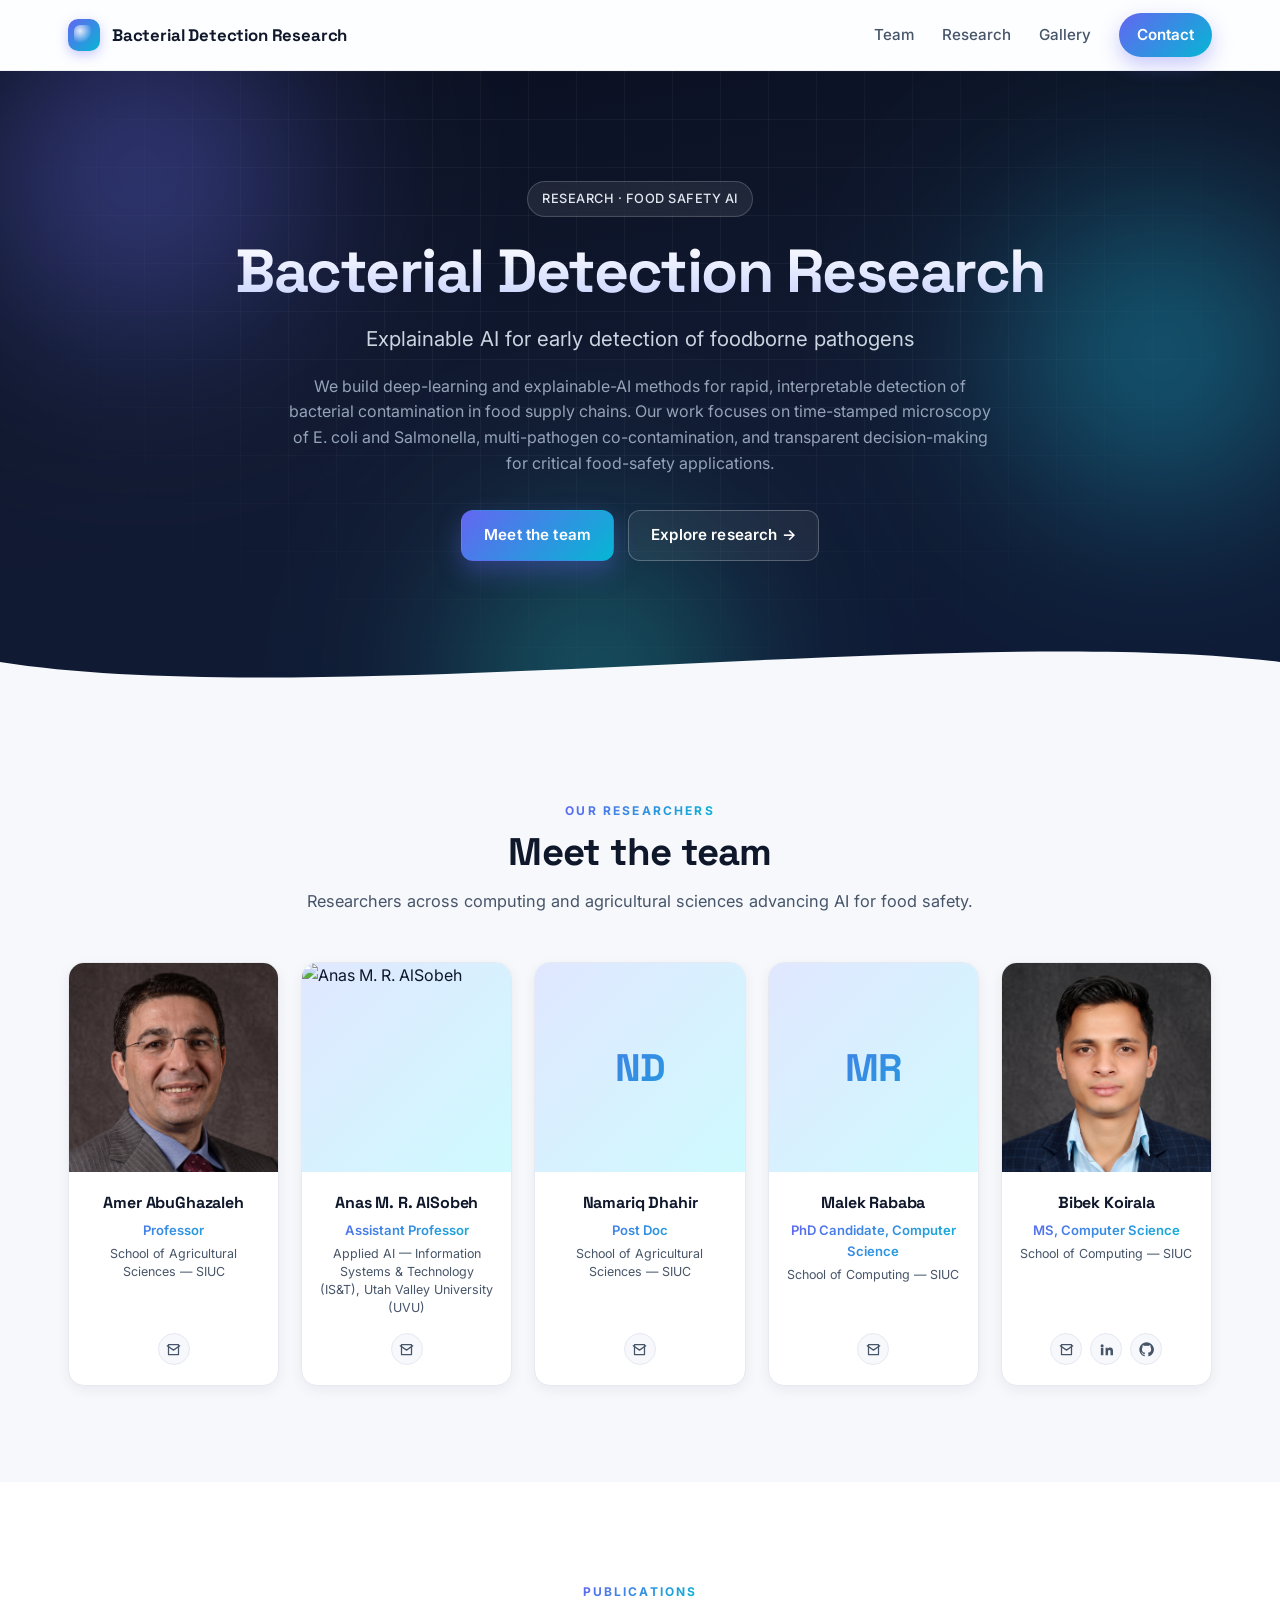
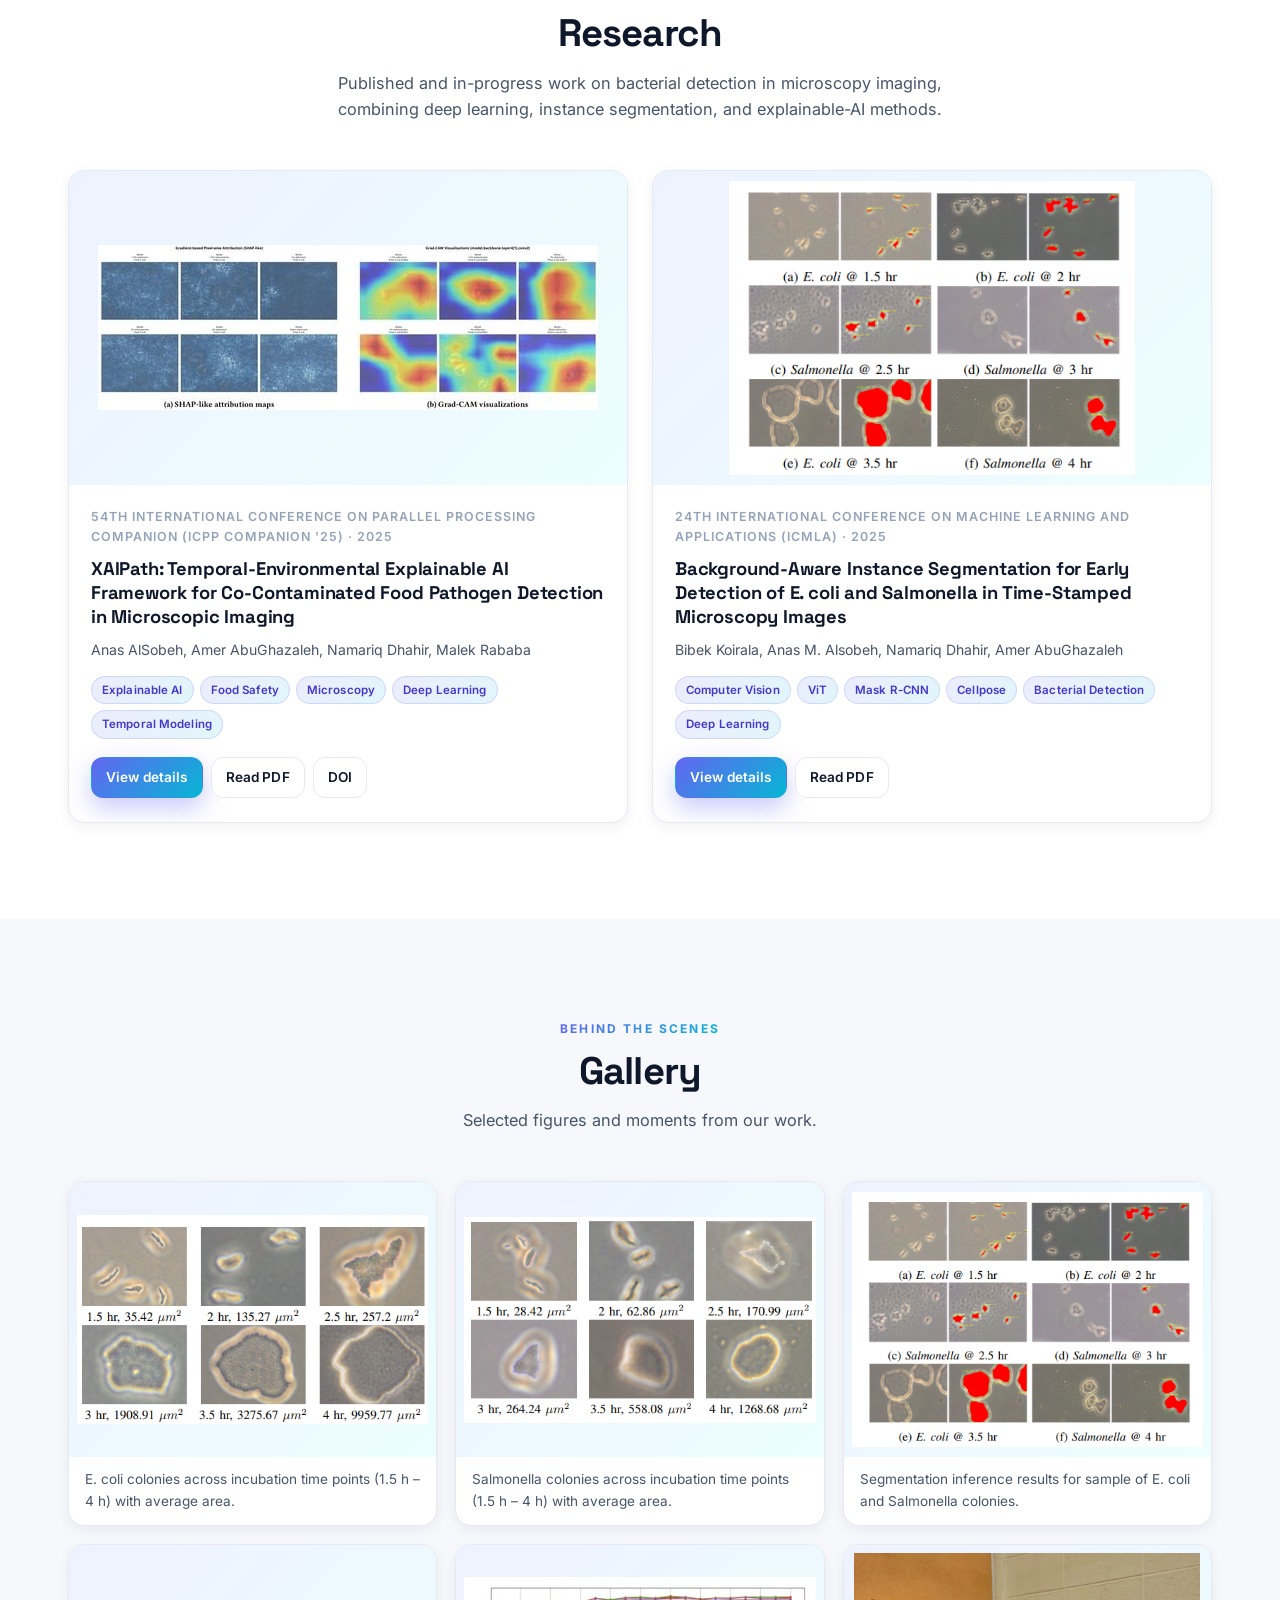
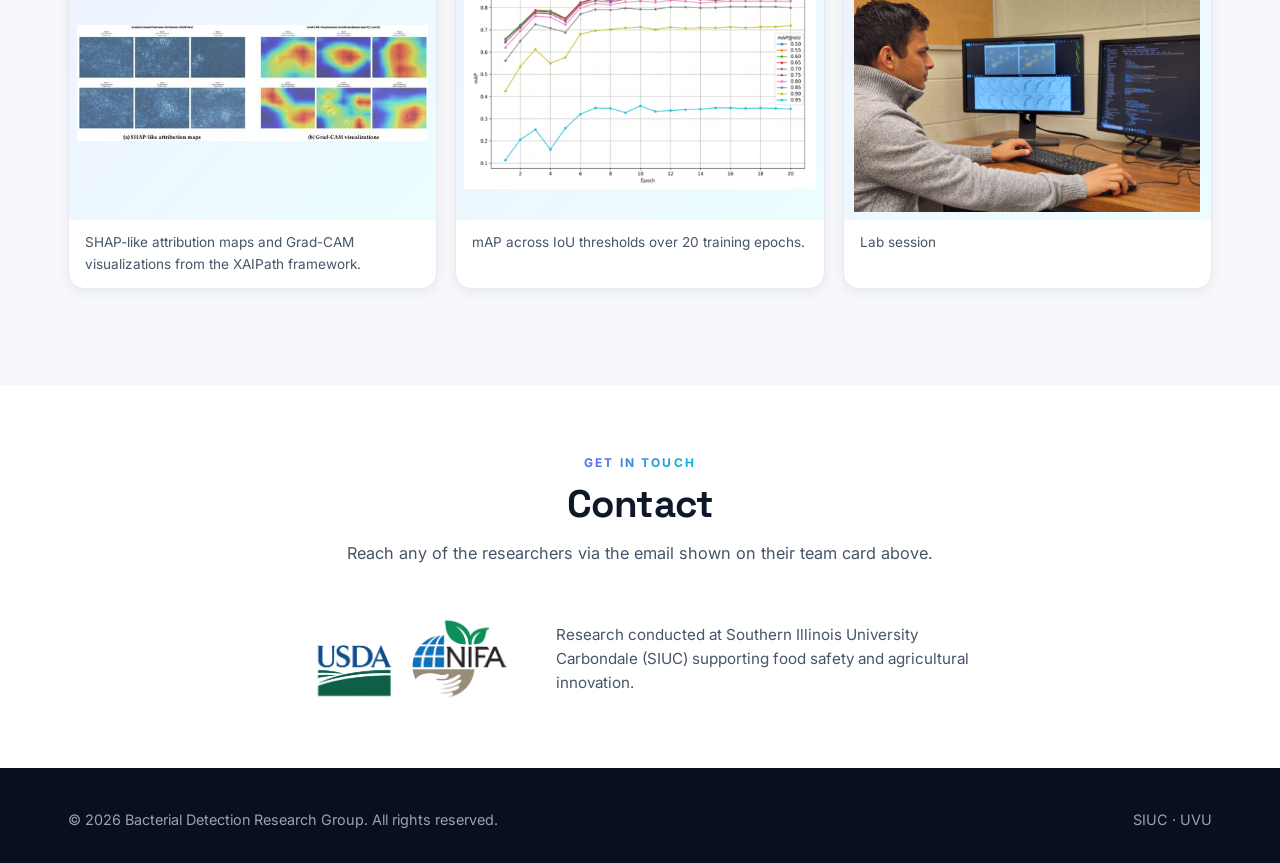
==== index.html @ 270f0f7e "First Upload" ====
<!DOCTYPE html>
<html lang="en">
<head>
  <meta charset="UTF-8" />
  <meta name="viewport" content="width=device-width, initial-scale=1" />
  <title>Bacterial Detection Research Group</title>
  <meta name="description" content="Explainable AI and deep learning for early detection of foodborne bacterial pathogens." />
  <link rel="preconnect" href="https://fonts.googleapis.com">
  <link rel="preconnect" href="https://fonts.gstatic.com" crossorigin>
  <link href="https://fonts.googleapis.com/css2?family=Inter:wght@400;500;600;700;800&family=Space+Grotesk:wght@500;600;700&display=swap" rel="stylesheet">
  <link rel="stylesheet" href="css/style.css" />
</head>
<body>
  <header class="site-header">
    <div class="container nav">
      <a href="index.html" class="brand">
        <span class="brand-dot"></span>
        <span id="brandName">Bacterial Detection Research</span>
      </a>
      <nav class="nav-links">
        <a href="#team">Team</a>
        <a href="#research">Research</a>
        <a href="#gallery">Gallery</a>
        <a href="#contact" class="nav-cta">Contact</a>
      </nav>
    </div>
  </header>

  <section class="hero">
    <div class="hero-bg" aria-hidden="true">
      <span class="blob blob-1"></span>
      <span class="blob blob-2"></span>
      <span class="blob blob-3"></span>
      <span class="grid-overlay"></span>
    </div>
    <div class="container hero-inner">
      <span class="hero-pill">Research · Food Safety AI</span>
      <h1 id="siteTitle">Bacterial Detection Research Group</h1>
      <p class="tagline" id="siteTagline">Explainable AI for early detection of foodborne pathogens</p>
      <p class="intro" id="siteIntro"></p>
      <div class="hero-actions">
        <a href="#team" class="btn btn-primary">Meet the team</a>
        <a href="#research" class="btn btn-ghost">Explore research →</a>
      </div>
    </div>
    <div class="hero-divider" aria-hidden="true">
      <svg viewBox="0 0 1440 80" preserveAspectRatio="none">
        <path d="M0,40 C360,90 1080,0 1440,40 L1440,80 L0,80 Z" fill="#f6f8fc"></path>
      </svg>
    </div>
  </section>

  <section id="team" class="reveal">
    <div class="container">
      <div class="section-head">
        <span class="eyebrow">Our researchers</span>
        <h2 class="section-title">Meet the team</h2>
        <p class="section-sub">Researchers across computing and agricultural sciences advancing AI for food safety.</p>
      </div>
      <div class="members-row" id="membersGrid"></div>
    </div>
  </section>

  <section id="research" class="alt-bg reveal">
    <div class="container">
      <div class="section-head">
        <span class="eyebrow">Publications</span>
        <h2 class="section-title">Research</h2>
        <p class="section-sub">
          Published and in-progress work on bacterial detection in microscopy imaging, combining
          deep learning, instance segmentation, and explainable-AI methods.
        </p>
      </div>
      <div class="research-grid" id="researchGrid"></div>
    </div>
  </section>

  <section id="gallery" class="reveal">
    <div class="container">
      <div class="section-head">
        <span class="eyebrow">Behind the scenes</span>
        <h2 class="section-title">Gallery</h2>
        <p class="section-sub">Selected figures and moments from our work.</p>
      </div>
      <div class="gallery-grid" id="galleryGrid"></div>
    </div>
  </section>

  <section id="contact" class="alt-bg reveal" style="padding: 64px 0;">
    <div class="container">
      <div class="section-head">
        <span class="eyebrow">Get in touch</span>
        <h2 class="section-title">Contact</h2>
        <p class="section-sub">Reach any of the researchers via the email shown on their team card above.</p>
      </div>
      <div style="display:flex; justify-content:center; align-items:center; gap: 36px; flex-wrap: wrap;">
        <img src="assets/images/usda-nifa-logo.png" alt="USDA NIFA" style="max-height: 90px; width:auto; opacity:.95;">
        <div style="color: var(--text-soft); max-width: 420px; font-size:.95rem;">
          Research conducted at Southern Illinois University Carbondale (SIUC)
          supporting food safety and agricultural innovation.
        </div>
      </div>
    </div>
  </section>

  <footer class="site-footer">
    <div class="container footer-row">
      <div>&copy; <span id="year"></span> Bacterial Detection Research Group. All rights reserved.</div>
      <div>SIUC · UVU</div>
    </div>
  </footer>

  <script src="js/data.js"></script>
  <script src="js/storage.js"></script>
  <script src="js/main.js"></script>
</body>
</html>
---- css/style.css ----
:root {
  --bg: #0a0f1f;
  --bg-soft: #0f172a;
  --surface: #ffffff;
  --surface-2: #f6f8fc;
  --surface-3: #eef2f9;
  --text: #0f172a;
  --text-soft: #475569;
  --muted: #94a3b8;

  --brand-1: #6366f1;   /* indigo */
  --brand-2: #06b6d4;   /* cyan   */
  --brand-3: #14b8a6;   /* teal   */
  --accent: #6366f1;
  --danger: #dc2626;

  --border: #e6e9f1;
  --shadow-sm: 0 4px 14px rgba(15, 23, 42, 0.06);
  --shadow: 0 14px 40px rgba(15, 23, 42, 0.10);
  --shadow-lg: 0 30px 70px rgba(15, 23, 42, 0.18);

  --radius: 16px;
  --radius-sm: 10px;
  --radius-lg: 22px;

  --container: 1200px;
  --transition: 220ms cubic-bezier(.2,.6,.2,1);
  --font-sans: "Inter", -apple-system, BlinkMacSystemFont, "Segoe UI", Roboto, sans-serif;
  --font-display: "Space Grotesk", "Inter", sans-serif;
}

* { box-sizing: border-box; }

html, body {
  margin: 0;
  padding: 0;
  font-family: var(--font-sans);
  color: var(--text);
  background: var(--surface-2);
  -webkit-font-smoothing: antialiased;
  line-height: 1.6;
}

html { scroll-behavior: smooth; }

a { color: var(--accent); text-decoration: none; }
a:hover { text-decoration: underline; }

img { max-width: 100%; display: block; }

.container {
  max-width: var(--container);
  margin: 0 auto;
  padding: 0 28px;
}

/* ===== Header / Nav ===== */
.site-header {
  position: sticky; top: 0; z-index: 50;
  background: rgba(255, 255, 255, 0.78);
  backdrop-filter: saturate(180%) blur(16px);
  -webkit-backdrop-filter: saturate(180%) blur(16px);
  border-bottom: 1px solid rgba(15, 23, 42, 0.06);
}
.nav {
  display: flex; align-items: center; justify-content: space-between;
  height: 70px;
}
.brand {
  display: flex; align-items: center; gap: 12px;
  font-family: var(--font-display);
  font-weight: 700; font-size: 1.05rem; letter-spacing: -0.01em;
  color: var(--text);
}
.brand:hover { text-decoration: none; }
.brand-dot {
  width: 32px; height: 32px;
  border-radius: 10px;
  background: linear-gradient(135deg, var(--brand-1), var(--brand-2));
  box-shadow: 0 4px 12px rgba(99, 102, 241, 0.35);
  position: relative;
}
.brand-dot::after {
  content: ""; position: absolute; inset: 6px;
  border-radius: 6px;
  background: radial-gradient(circle at 30% 30%, rgba(255,255,255,0.85), transparent 60%);
}
.nav-links { display: flex; gap: 28px; align-items: center; }
.nav-links a {
  color: var(--text-soft);
  font-weight: 500; font-size: 0.95rem;
  position: relative;
  transition: color var(--transition);
}
.nav-links a:not(.nav-cta):hover { color: var(--text); text-decoration: none; }
.nav-links a:not(.nav-cta)::after {
  content: ""; position: absolute; left: 0; right: 0; bottom: -6px;
  height: 2px; background: linear-gradient(90deg, var(--brand-1), var(--brand-2));
  transform: scaleX(0); transform-origin: left;
  transition: transform var(--transition);
  border-radius: 2px;
}
.nav-links a:not(.nav-cta):hover::after { transform: scaleX(1); }
.nav-links .nav-cta {
  background: linear-gradient(135deg, var(--brand-1), var(--brand-2));
  color: #fff;
  padding: 10px 18px;
  border-radius: 999px;
  font-weight: 600;
  box-shadow: 0 8px 20px rgba(99, 102, 241, 0.35);
  transition: transform var(--transition), box-shadow var(--transition);
}
.nav-links .nav-cta:hover {
  text-decoration: none;
  transform: translateY(-1px);
  box-shadow: 0 12px 28px rgba(99, 102, 241, 0.45);
}

/* ===== Hero ===== */
.hero {
  position: relative;
  color: #fff;
  overflow: hidden;
  background: linear-gradient(170deg, #0a0f1f 0%, #111a32 55%, #0e1a36 100%);
  padding: 110px 0 140px;
}
.hero-bg { position: absolute; inset: 0; pointer-events: none; }
.blob {
  position: absolute;
  border-radius: 50%;
  filter: blur(80px);
  opacity: 0.55;
  mix-blend-mode: screen;
  animation: float 16s ease-in-out infinite;
}
.blob-1 { width: 520px; height: 520px; top: -160px; left: -120px;
  background: radial-gradient(circle, #6366f1, transparent 65%); }
.blob-2 { width: 480px; height: 480px; top: 40px; right: -120px;
  background: radial-gradient(circle, #06b6d4, transparent 65%);
  animation-delay: -6s; }
.blob-3 { width: 420px; height: 420px; bottom: -180px; left: 30%;
  background: radial-gradient(circle, #14b8a6, transparent 65%);
  animation-delay: -10s; }

.grid-overlay {
  position: absolute; inset: 0;
  background-image:
    linear-gradient(rgba(255,255,255,0.04) 1px, transparent 1px),
    linear-gradient(90deg, rgba(255,255,255,0.04) 1px, transparent 1px);
  background-size: 48px 48px;
  mask-image: radial-gradient(ellipse at 50% 30%, #000 30%, transparent 75%);
  -webkit-mask-image: radial-gradient(ellipse at 50% 30%, #000 30%, transparent 75%);
}

@keyframes float {
  0%, 100% { transform: translate3d(0, 0, 0) scale(1); }
  50%      { transform: translate3d(20px, -30px, 0) scale(1.06); }
}

.hero-inner { position: relative; z-index: 2; text-align: center; max-width: 880px; }
.hero-inner { margin-left: auto; margin-right: auto; }
.hero-pill {
  display: inline-flex; align-items: center; gap: 8px;
  background: rgba(255,255,255,0.08);
  border: 1px solid rgba(255,255,255,0.18);
  color: #e2e8f0;
  font-size: 0.8rem;
  font-weight: 500;
  letter-spacing: 0.04em;
  text-transform: uppercase;
  padding: 7px 14px;
  border-radius: 999px;
  backdrop-filter: blur(8px);
  margin-bottom: 22px;
  animation: fadeUp 700ms ease both;
}
.hero h1 {
  font-family: var(--font-display);
  font-size: clamp(2.2rem, 5vw, 3.8rem);
  margin: 0 0 18px;
  line-height: 1.08;
  letter-spacing: -0.025em;
  background: linear-gradient(180deg, #ffffff 0%, #c7d2fe 100%);
  -webkit-background-clip: text;
  background-clip: text;
  color: transparent;
  animation: fadeUp 800ms 80ms ease both;
}
.hero .tagline {
  font-size: clamp(1.05rem, 1.6vw, 1.3rem);
  color: #cbd5e1;
  max-width: 720px;
  margin: 0 auto 18px;
  animation: fadeUp 800ms 160ms ease both;
}
.hero .intro {
  max-width: 720px;
  color: #94a3b8;
  margin: 0 auto;
  animation: fadeUp 800ms 240ms ease both;
}

.hero-actions {
  margin-top: 34px;
  display: flex; gap: 14px; flex-wrap: wrap; justify-content: center;
  animation: fadeUp 800ms 320ms ease both;
}

@keyframes fadeUp {
  from { opacity: 0; transform: translateY(14px); }
  to   { opacity: 1; transform: translateY(0); }
}

.hero-divider {
  position: absolute; left: 0; right: 0; bottom: -1px;
  line-height: 0;
}
.hero-divider svg { width: 100%; height: 80px; display: block; }

/* ===== Buttons ===== */
.btn {
  display: inline-flex; align-items: center; justify-content: center; gap: 8px;
  padding: 12px 22px;
  border-radius: 12px;
  font-weight: 600; font-size: 0.95rem;
  cursor: pointer;
  border: 1px solid transparent;
  transition: transform var(--transition), background var(--transition), box-shadow var(--transition), border-color var(--transition), color var(--transition);
  text-decoration: none;
  letter-spacing: 0.01em;
}
.btn:hover { transform: translateY(-2px); text-decoration: none; }
.btn-primary {
  background: linear-gradient(135deg, var(--brand-1), var(--brand-2));
  color: #fff;
  box-shadow: 0 10px 24px rgba(99, 102, 241, 0.35);
}
.btn-primary:hover { box-shadow: 0 14px 32px rgba(99, 102, 241, 0.5); }
.btn-ghost {
  background: rgba(255,255,255,0.06);
  color: #fff;
  border-color: rgba(255,255,255,0.25);
  backdrop-filter: blur(6px);
}
.btn-ghost:hover { background: rgba(255,255,255,0.12); border-color: #fff; }
.btn-secondary {
  background: var(--surface);
  color: var(--text);
  border: 1px solid var(--border);
}
.btn-secondary:hover { border-color: var(--brand-1); color: var(--brand-1); }
.btn-danger {
  background: #fee2e2;
  color: #991b1b;
  border: 1px solid #fecaca;
}
.btn-danger:hover { background: #fecaca; }

/* ===== Sections ===== */
section { padding: 96px 0; position: relative; }
.alt-bg { background: #fff; }

.section-head { margin-bottom: 48px; text-align: center; }
.eyebrow {
  display: inline-block;
  font-size: 0.75rem; font-weight: 700; letter-spacing: 0.18em;
  text-transform: uppercase;
  background: linear-gradient(135deg, var(--brand-1), var(--brand-2));
  -webkit-background-clip: text;
  background-clip: text;
  color: transparent;
  margin-bottom: 10px;
}
.section-title {
  font-family: var(--font-display);
  font-size: clamp(1.8rem, 3vw, 2.5rem);
  margin: 0 0 14px;
  letter-spacing: -0.02em;
  line-height: 1.15;
}
.section-sub {
  color: var(--text-soft);
  margin: 0 auto;
  max-width: 680px;
  font-size: 1.02rem;
}

/* Reveal-on-scroll */
.reveal { opacity: 0; transform: translateY(24px); transition: opacity 700ms ease, transform 700ms ease; }
.reveal.in { opacity: 1; transform: translateY(0); }

/* ===== Team — single row layout ===== */
.members-row {
  display: grid;
  grid-template-columns: repeat(5, 1fr);
  gap: 22px;
  align-items: stretch;
}
.member-card {
  background: var(--surface);
  border-radius: var(--radius);
  border: 1px solid var(--border);
  overflow: hidden;
  display: flex;
  flex-direction: column;
  position: relative;
  transition: transform var(--transition), box-shadow var(--transition), border-color var(--transition);
  box-shadow: var(--shadow-sm);
}
.member-card::before {
  content: ""; position: absolute; top: 0; left: 0; right: 0; height: 3px;
  background: linear-gradient(90deg, var(--brand-1), var(--brand-2), var(--brand-3));
  opacity: 0; transition: opacity var(--transition);
}
.member-card:hover {
  transform: translateY(-6px);
  box-shadow: var(--shadow-lg);
  border-color: transparent;
}
.member-card:hover::before { opacity: 1; }

.member-photo {
  width: 100%;
  aspect-ratio: 1 / 1;
  background: linear-gradient(135deg, #e0e7ff, #cffafe);
  position: relative;
  overflow: hidden;
}
.member-photo img {
  width: 100%; height: 100%; object-fit: cover;
  transition: transform 500ms ease;
}
.member-card:hover .member-photo img { transform: scale(1.06); }
.member-photo .initials {
  position: absolute; inset: 0;
  display: flex; align-items: center; justify-content: center;
  font-family: var(--font-display);
  font-size: clamp(1.6rem, 3vw, 2.4rem);
  font-weight: 700;
  background: linear-gradient(135deg, var(--brand-1), var(--brand-2));
  -webkit-background-clip: text;
  background-clip: text;
  color: transparent;
  letter-spacing: -0.02em;
}

.member-body {
  padding: 18px 16px 20px;
  display: flex; flex-direction: column; gap: 4px;
  text-align: center;
  flex: 1;
}
.member-name {
  font-family: var(--font-display);
  font-weight: 700; font-size: 1rem;
  letter-spacing: -0.01em;
}
.member-role {
  background: linear-gradient(135deg, var(--brand-1), var(--brand-2));
  -webkit-background-clip: text;
  background-clip: text;
  color: transparent;
  font-size: 0.82rem; font-weight: 600;
}
.member-affil {
  color: var(--text-soft);
  font-size: 0.78rem;
  flex: 1;
  line-height: 1.45;
}
.member-links { display: flex; gap: 8px; justify-content: center; margin-top: 12px; }
.member-links a {
  width: 32px; height: 32px;
  border-radius: 50%;
  background: var(--surface-2);
  border: 1px solid var(--border);
  display: inline-flex; align-items: center; justify-content: center;
  color: var(--text-soft);
  transition: background var(--transition), color var(--transition), transform var(--transition);
}
.member-links a:hover {
  background: linear-gradient(135deg, var(--brand-1), var(--brand-2));
  color: #fff; border-color: transparent;
  transform: translateY(-2px);
  text-decoration: none;
}
.member-links a svg { width: 15px; height: 15px; }

/* ===== Research cards ===== */
.research-grid {
  display: grid;
  grid-template-columns: repeat(auto-fit, minmax(320px, 1fr));
  gap: 24px;
}
.research-card {
  background: var(--surface);
  border-radius: var(--radius);
  border: 1px solid var(--border);
  overflow: hidden;
  display: flex;
  flex-direction: column;
  transition: transform var(--transition), box-shadow var(--transition), border-color var(--transition);
  position: relative;
  box-shadow: var(--shadow-sm);
}
.research-card:hover {
  transform: translateY(-6px);
  box-shadow: var(--shadow-lg);
  border-color: transparent;
}
.research-card .cover {
  aspect-ratio: 16 / 9;
  background: linear-gradient(135deg, #eef2ff, #ecfeff);
  position: relative;
  overflow: hidden;
  display: flex;
  align-items: center;
  justify-content: center;
  padding: 10px;
}
.research-card .cover img {
  max-width: 100%;
  max-height: 100%;
  width: auto;
  height: auto;
  object-fit: contain;
  transition: transform 600ms ease;
}
.research-card:hover .cover img { transform: scale(1.03); }
.research-card .body { padding: 22px 22px 24px; flex: 1; display: flex; flex-direction: column; }
.research-card .meta {
  color: var(--muted);
  font-size: 0.78rem;
  margin: 0 0 10px;
  text-transform: uppercase;
  letter-spacing: 0.08em;
  font-weight: 600;
}
.research-card h3 {
  font-family: var(--font-display);
  margin: 0 0 10px;
  font-size: 1.15rem;
  line-height: 1.32;
  letter-spacing: -0.01em;
}
.research-card .authors { color: var(--text-soft); font-size: 0.88rem; margin: 0 0 14px; }
.research-card .tags { display: flex; flex-wrap: wrap; gap: 6px; margin: 0 0 18px; }
.tag {
  background: linear-gradient(135deg, rgba(99,102,241,0.12), rgba(6,182,212,0.12));
  color: #4338ca;
  border: 1px solid rgba(99, 102, 241, 0.18);
  border-radius: 999px;
  font-size: 0.72rem;
  font-weight: 600;
  padding: 4px 10px;
  letter-spacing: 0.01em;
}
.research-card .actions { margin-top: auto; display: flex; gap: 8px; flex-wrap: wrap; }
.research-card .actions .btn { padding: 9px 14px; font-size: 0.85rem; }

/* ===== Gallery ===== */
.gallery-grid {
  display: grid;
  grid-template-columns: repeat(auto-fit, minmax(280px, 1fr));
  gap: 18px;
}
.gallery-item {
  background: var(--surface);
  border-radius: var(--radius);
  border: 1px solid var(--border);
  overflow: hidden;
  box-shadow: var(--shadow-sm);
  transition: transform var(--transition), box-shadow var(--transition);
}
.gallery-item:hover { transform: translateY(-4px); box-shadow: var(--shadow); }
.gallery-item .thumb {
  width: 100%;
  aspect-ratio: 4 / 3;
  background: linear-gradient(135deg, #eef2ff, #ecfeff);
  display: flex;
  align-items: center;
  justify-content: center;
  overflow: hidden;
  padding: 8px;
}
.gallery-item img {
  max-width: 100%;
  max-height: 100%;
  width: auto;
  height: auto;
  object-fit: contain;
  transition: transform 600ms ease;
}
.gallery-item:hover img { transform: scale(1.03); }
.gallery-item .caption {
  padding: 12px 16px;
  font-size: 0.85rem;
  color: var(--text-soft);
}

/* ===== Detail page ===== */
.detail-hero {
  background: linear-gradient(170deg, #0a0f1f 0%, #111a32 100%);
  color: #fff;
  padding: 96px 0 72px;
  position: relative;
  overflow: hidden;
}
.detail-hero::before {
  content: ""; position: absolute; inset: 0;
  background:
    radial-gradient(600px 300px at 80% 0%, rgba(99,102,241,0.35), transparent 60%),
    radial-gradient(500px 300px at 0% 100%, rgba(6,182,212,0.25), transparent 60%);
  pointer-events: none;
}
.detail-hero .container { position: relative; }
.detail-hero h1 {
  font-family: var(--font-display);
  font-size: clamp(1.8rem, 3.5vw, 2.6rem);
  margin: 12px 0;
  letter-spacing: -0.02em;
  line-height: 1.18;
}
.detail-hero .meta { color: #cbd5e1; font-size: 0.85rem; text-transform: uppercase; letter-spacing: 0.08em; font-weight: 600; }
.detail-hero .authors { color: #e2e8f0; margin: 10px 0 0; }
.detail-body { padding: 64px 0 80px; }
.detail-body h2 { margin-top: 36px; font-family: var(--font-display); letter-spacing: -0.01em; }
.detail-body .lead { font-size: 1.08rem; color: var(--text-soft); }
.highlights {
  background: linear-gradient(135deg, rgba(99,102,241,0.05), rgba(6,182,212,0.05));
  border: 1px solid var(--border);
  border-left: 4px solid var(--brand-1);
  border-radius: var(--radius);
  padding: 20px 26px;
  margin: 20px 0 30px;
}
.highlights ul { padding-left: 20px; margin: 8px 0; }
.highlights li { margin-bottom: 6px; }
.detail-cover {
  width: 100%; max-height: 460px; object-fit: cover;
  border-radius: var(--radius);
  margin: 26px 0;
  box-shadow: var(--shadow);
}
.back-link {
  color: #cbd5e1; font-size: 0.9rem;
  display: inline-flex; align-items: center; gap: 6px;
}
.back-link:hover { color: #fff; }

/* ===== Paper figures ===== */
.figures-list {
  display: grid;
  grid-template-columns: repeat(2, minmax(0, 1fr));
  gap: 24px;
  margin: 16px 0 8px;
}
@media (max-width: 760px) {
  .figures-list { grid-template-columns: 1fr; gap: 20px; }
}
.paper-figure {
  margin: 0;
  background: var(--surface);
  border: 1px solid var(--border);
  border-radius: var(--radius);
  overflow: hidden;
  box-shadow: var(--shadow-sm);
  transition: transform var(--transition), box-shadow var(--transition);
  display: flex;
  flex-direction: column;
}
.paper-figure:hover { transform: translateY(-3px); box-shadow: var(--shadow); }
.paper-figure .fig-img {
  background: linear-gradient(135deg, #f8fafc, #f1f5f9);
  height: 280px;
  display: flex;
  align-items: center;
  justify-content: center;
  padding: 12px;
  overflow: hidden;
}
.paper-figure img {
  max-width: 100%;
  max-height: 100%;
  width: auto;
  height: auto;
  object-fit: contain;
  display: block;
}
.paper-figure figcaption {
  padding: 14px 20px 18px;
  font-size: 0.9rem;
  color: var(--text-soft);
  border-top: 1px solid var(--border);
  background: linear-gradient(135deg, rgba(99,102,241,0.03), rgba(6,182,212,0.03));
  flex: 1;
  line-height: 1.5;
}
.paper-figure figcaption strong {
  color: var(--text);
  font-weight: 700;
  margin-right: 4px;
}

/* ===== Footer ===== */
.site-footer {
  background: #0a0f1f;
  color: #94a3b8;
  padding: 40px 0 32px;
  font-size: 0.9rem;
}
.site-footer a { color: #cbd5e1; }
.footer-row { display: flex; justify-content: space-between; gap: 16px; flex-wrap: wrap; align-items: center; }

/* ===== Dashboard ===== */
.dash-shell { padding: 48px 0 80px; }
.dash-header {
  display: flex; align-items: center; justify-content: space-between; gap: 16px; flex-wrap: wrap;
  margin-bottom: 28px;
}
.dash-header h1 {
  font-family: var(--font-display);
  font-size: 1.7rem; letter-spacing: -0.02em;
}
.dash-tabs {
  display: flex; gap: 4px; flex-wrap: wrap;
  margin-bottom: 24px;
  background: var(--surface);
  border: 1px solid var(--border);
  padding: 6px;
  border-radius: 999px;
  width: fit-content;
  box-shadow: var(--shadow-sm);
}
.dash-tab {
  padding: 9px 18px;
  border: none;
  background: transparent;
  font-weight: 600;
  color: var(--text-soft);
  cursor: pointer;
  border-radius: 999px;
  font-size: 0.9rem;
  transition: background var(--transition), color var(--transition);
}
.dash-tab:hover { color: var(--text); }
.dash-tab.active {
  color: #fff;
  background: linear-gradient(135deg, var(--brand-1), var(--brand-2));
  box-shadow: 0 6px 14px rgba(99, 102, 241, 0.35);
}

.panel {
  background: var(--surface);
  border: 1px solid var(--border);
  border-radius: var(--radius);
  padding: 28px;
  box-shadow: var(--shadow);
}
.panel + .panel { margin-top: 20px; }
.panel h2 {
  margin-top: 0;
  font-family: var(--font-display);
  letter-spacing: -0.01em;
}

/* Forms */
.form-grid {
  display: grid; gap: 16px;
  grid-template-columns: repeat(auto-fit, minmax(240px, 1fr));
}
.form-row { display: flex; flex-direction: column; gap: 6px; }
.form-row.full { grid-column: 1 / -1; }
label { font-weight: 600; font-size: 0.85rem; color: var(--text); }
input[type="text"],
input[type="url"],
input[type="email"],
input[type="password"],
input[type="number"],
textarea,
select {
  font: inherit;
  padding: 11px 14px;
  border: 1px solid var(--border);
  border-radius: var(--radius-sm);
  background: var(--surface-2);
  color: var(--text);
  transition: border-color var(--transition), background var(--transition), box-shadow var(--transition);
}
input:focus, textarea:focus, select:focus {
  outline: none;
  border-color: var(--brand-1);
  background: #fff;
  box-shadow: 0 0 0 4px rgba(99, 102, 241, 0.14);
}
textarea { min-height: 100px; resize: vertical; }

input[type="file"] {
  padding: 10px;
  border: 1px dashed var(--border);
  border-radius: var(--radius-sm);
  background: var(--surface-2);
  font-size: 0.88rem;
  cursor: pointer;
}

/* Item list inside dashboard */
.item-list { display: flex; flex-direction: column; gap: 12px; margin-top: 20px; }
.item-row {
  display: flex; gap: 16px; align-items: center;
  background: var(--surface-2);
  border: 1px solid var(--border);
  border-radius: var(--radius-sm);
  padding: 14px 16px;
  transition: border-color var(--transition), background var(--transition);
}
.item-row:hover { border-color: var(--brand-1); background: #fff; }
.item-thumb {
  width: 64px; height: 64px;
  flex-shrink: 0;
  border-radius: 12px;
  background: linear-gradient(135deg, #e0e7ff, #cffafe);
  overflow: hidden;
  position: relative;
}
.item-thumb img { width: 100%; height: 100%; object-fit: cover; }
.item-thumb .initials {
  position: absolute; inset: 0;
  display: flex; align-items: center; justify-content: center;
  background: linear-gradient(135deg, var(--brand-1), var(--brand-2));
  -webkit-background-clip: text;
  background-clip: text;
  color: transparent;
  font-weight: 700;
  font-family: var(--font-display);
}
.item-meta { flex: 1; min-width: 0; }
.item-meta .t { font-weight: 600; }
.item-meta .s { color: var(--text-soft); font-size: 0.85rem; overflow: hidden; text-overflow: ellipsis; }
.item-actions { display: flex; gap: 8px; flex-wrap: wrap; }
.item-actions .btn { padding: 8px 12px; font-size: 0.85rem; }

/* Login screen */
.login-shell {
  min-height: 78vh;
  display: flex; align-items: center; justify-content: center;
  padding: 40px 24px;
  background:
    radial-gradient(700px 400px at 20% 10%, rgba(99,102,241,0.10), transparent 60%),
    radial-gradient(600px 400px at 80% 80%, rgba(6,182,212,0.10), transparent 60%);
}
.login-card {
  background: var(--surface);
  border: 1px solid var(--border);
  border-radius: var(--radius);
  box-shadow: var(--shadow-lg);
  padding: 32px;
  width: 100%;
  max-width: 400px;
}
.login-card h1 {
  margin-top: 0;
  font-family: var(--font-display);
  font-size: 1.5rem;
  letter-spacing: -0.01em;
}
.login-card p { color: var(--text-soft); font-size: 0.9rem; margin-top: 0; }

/* Empty state */
.empty {
  text-align: center;
  padding: 44px 24px;
  color: var(--text-soft);
  background: var(--surface-2);
  border: 1px dashed var(--border);
  border-radius: var(--radius);
}

/* Toast */
.toast {
  position: fixed; bottom: 24px; right: 24px;
  background: var(--text);
  color: #fff;
  padding: 12px 18px;
  border-radius: 12px;
  z-index: 200;
  opacity: 0;
  transform: translateY(10px);
  pointer-events: none;
  transition: opacity 200ms, transform 200ms;
  font-size: 0.9rem;
  box-shadow: var(--shadow-lg);
}
.toast.show { opacity: 1; transform: translateY(0); }

/* ===== Responsive ===== */
@media (max-width: 1080px) {
  .members-row {
    grid-template-columns: repeat(5, minmax(0, 1fr));
    gap: 14px;
  }
  .member-body { padding: 14px 12px 16px; }
}
@media (max-width: 820px) {
  .members-row { grid-template-columns: repeat(3, 1fr); }
  .nav-links a:not(.nav-cta) { display: none; }
  section { padding: 72px 0; }
  .hero { padding: 90px 0 110px; }
}
@media (max-width: 520px) {
  .members-row { grid-template-columns: repeat(2, 1fr); }
  .footer-row { flex-direction: column; align-items: flex-start; }
}
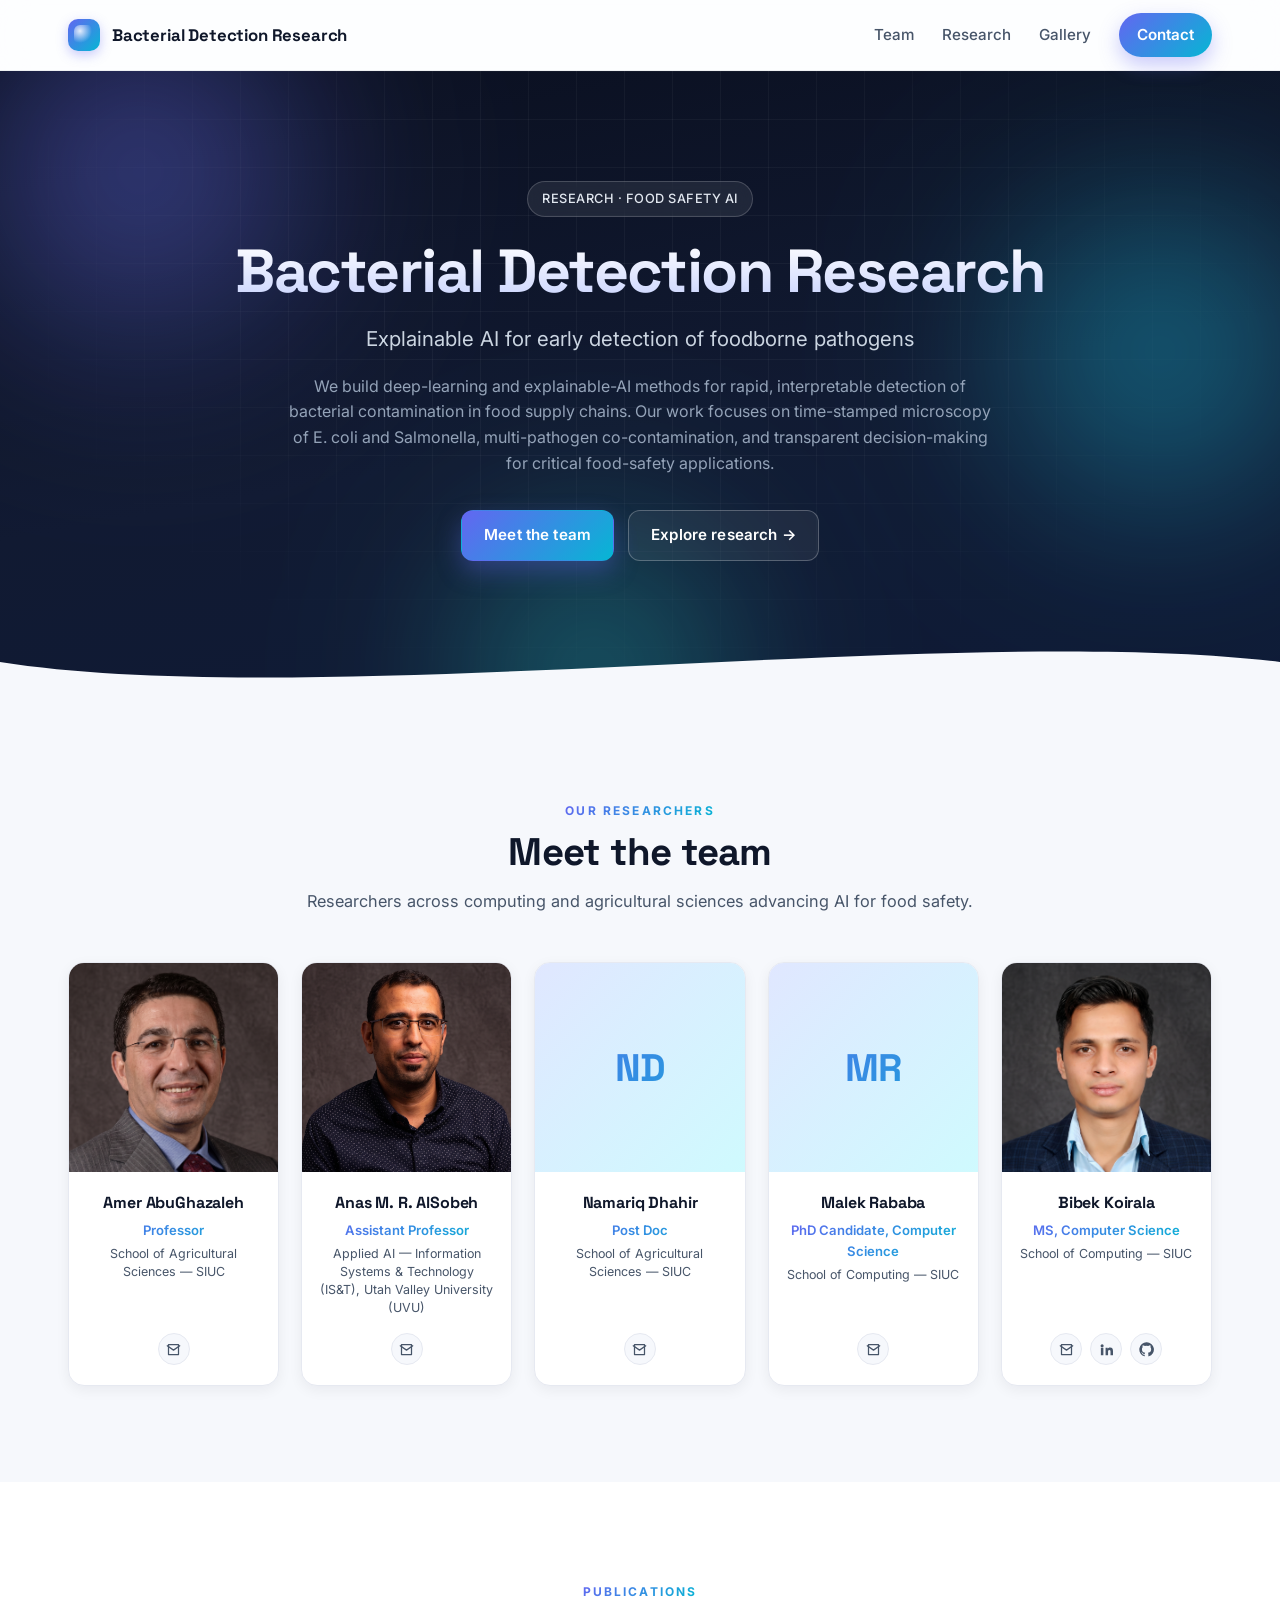
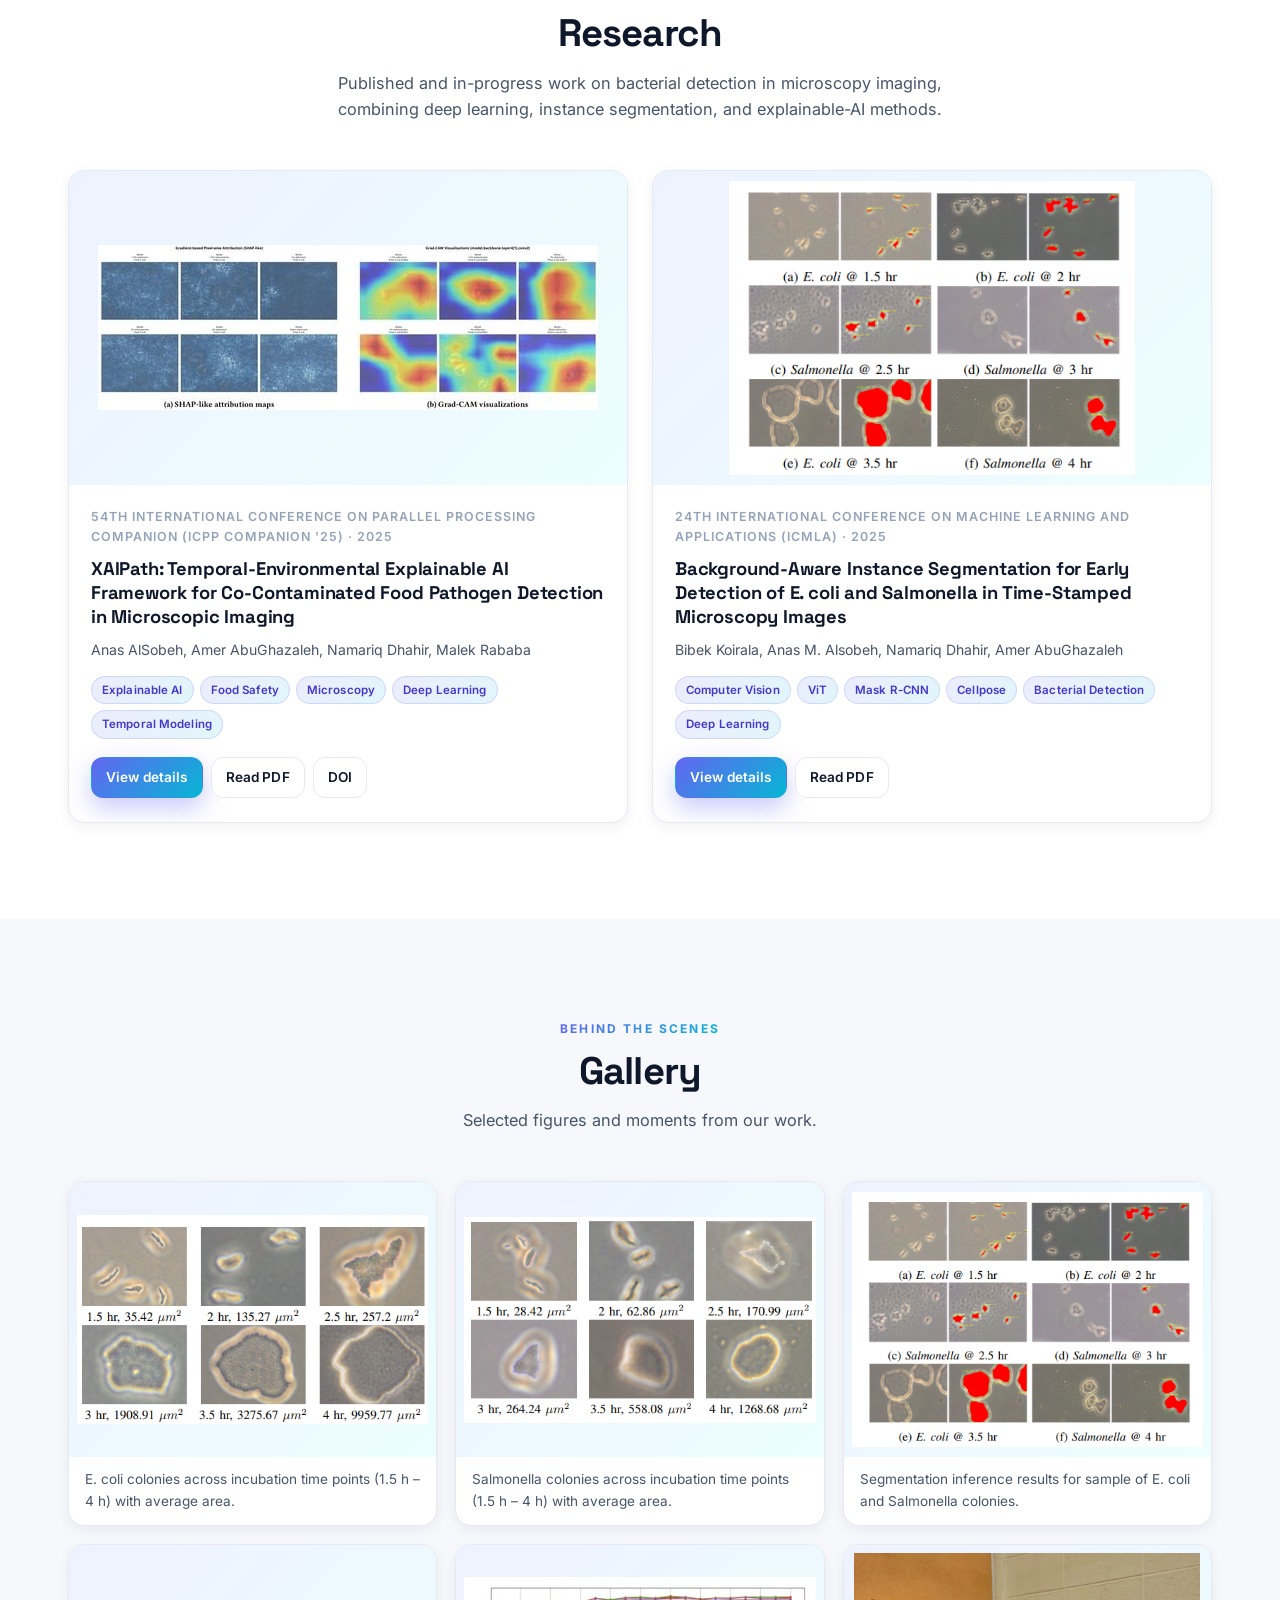
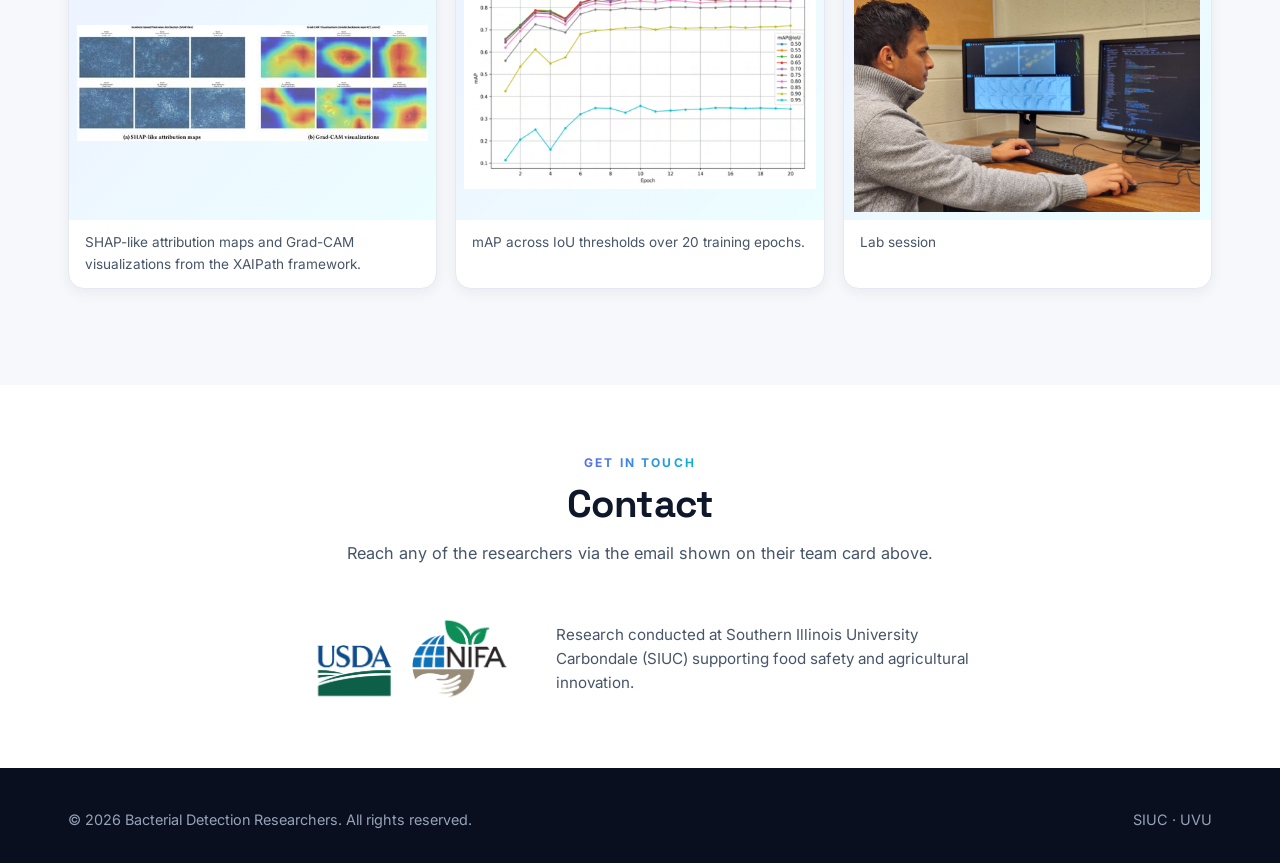
==== commit 3a0676d1: "Update index.html" ====
--- a/index.html
+++ b/index.html
@@ -3,7 +3,7 @@
 <head>
   <meta charset="UTF-8" />
   <meta name="viewport" content="width=device-width, initial-scale=1" />
-  <title>Bacterial Detection Research Group</title>
+  <title>Bacterial Detection Research</title>
   <meta name="description" content="Explainable AI and deep learning for early detection of foodborne bacterial pathogens." />
   <link rel="preconnect" href="https://fonts.googleapis.com">
   <link rel="preconnect" href="https://fonts.gstatic.com" crossorigin>
@@ -35,7 +35,7 @@
     </div>
     <div class="container hero-inner">
       <span class="hero-pill">Research · Food Safety AI</span>
-      <h1 id="siteTitle">Bacterial Detection Research Group</h1>
+      <h1 id="siteTitle">Bacterial Detection Research</h1>
       <p class="tagline" id="siteTagline">Explainable AI for early detection of foodborne pathogens</p>
       <p class="intro" id="siteIntro"></p>
       <div class="hero-actions">
@@ -105,7 +105,7 @@
 
   <footer class="site-footer">
     <div class="container footer-row">
-      <div>&copy; <span id="year"></span> Bacterial Detection Research Group. All rights reserved.</div>
+      <div>&copy; <span id="year"></span> Bacterial Detection Researchers. All rights reserved.</div>
       <div>SIUC · UVU</div>
     </div>
   </footer>
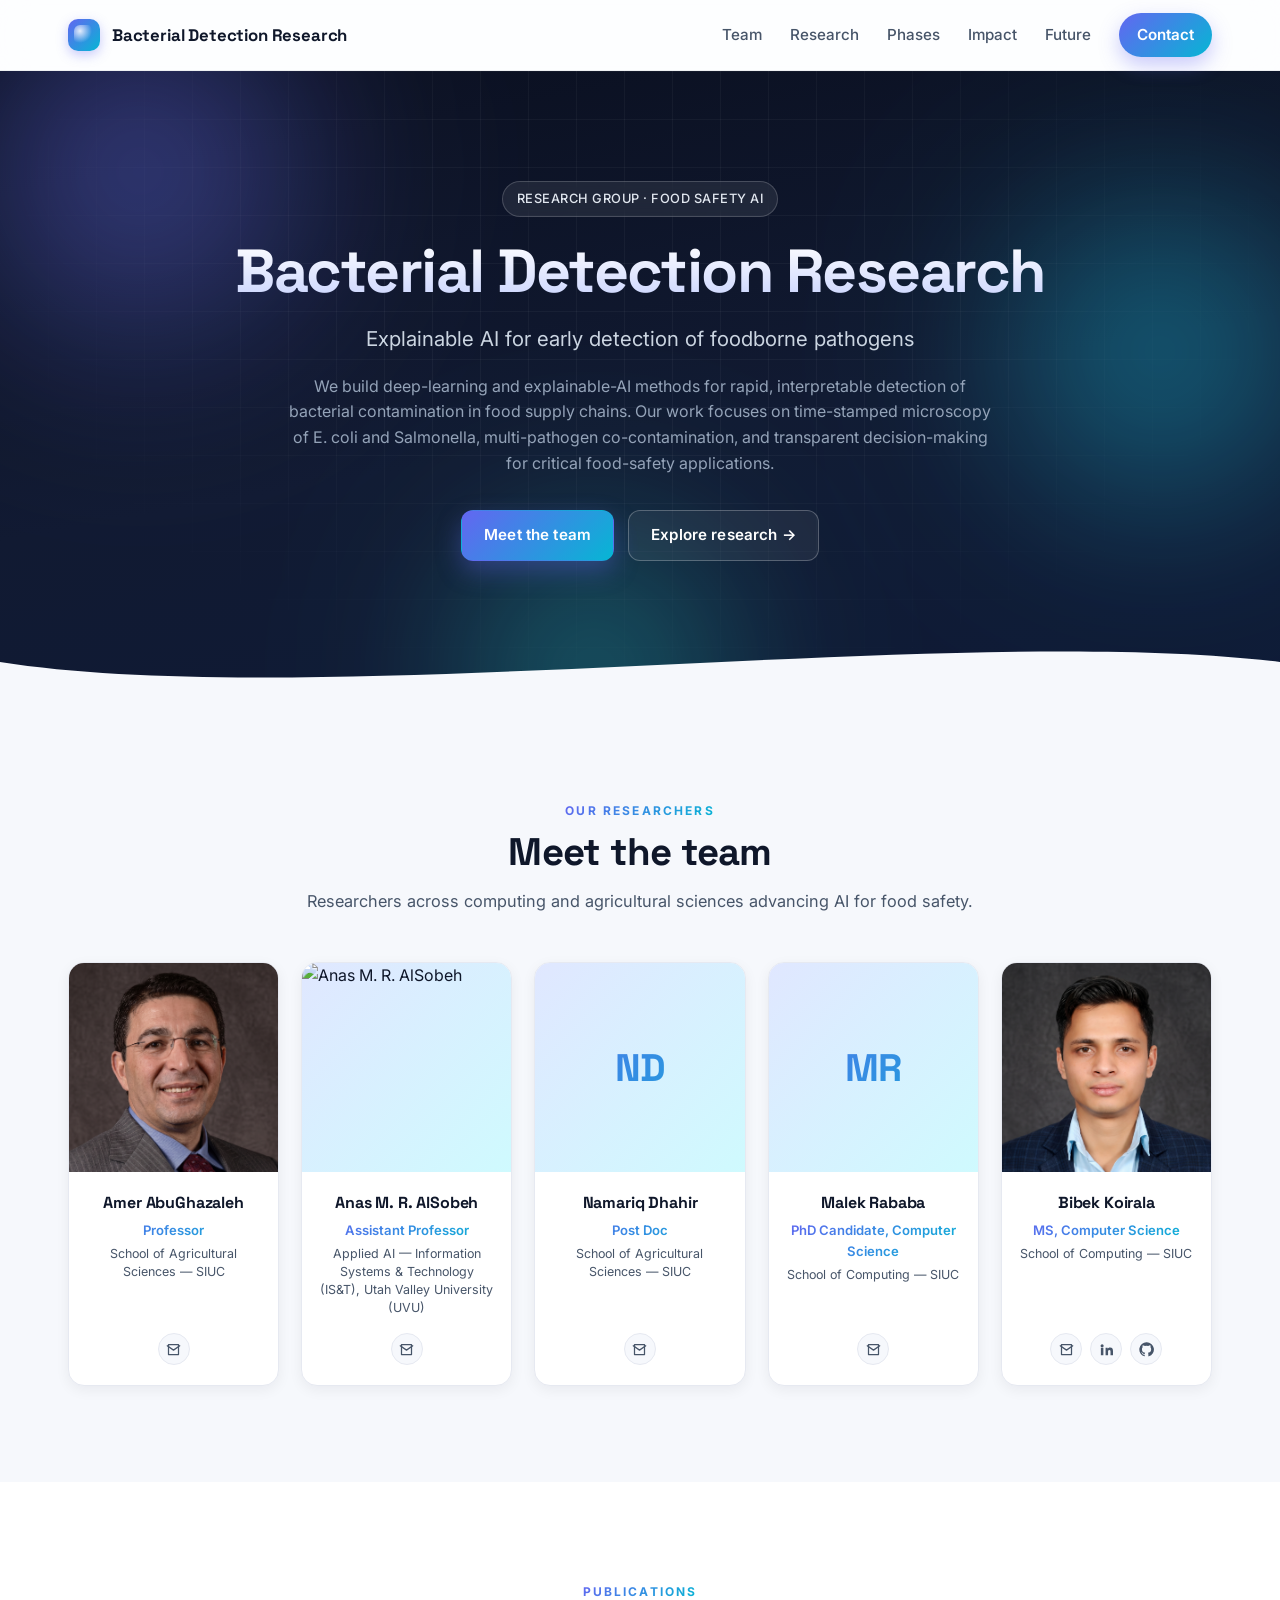
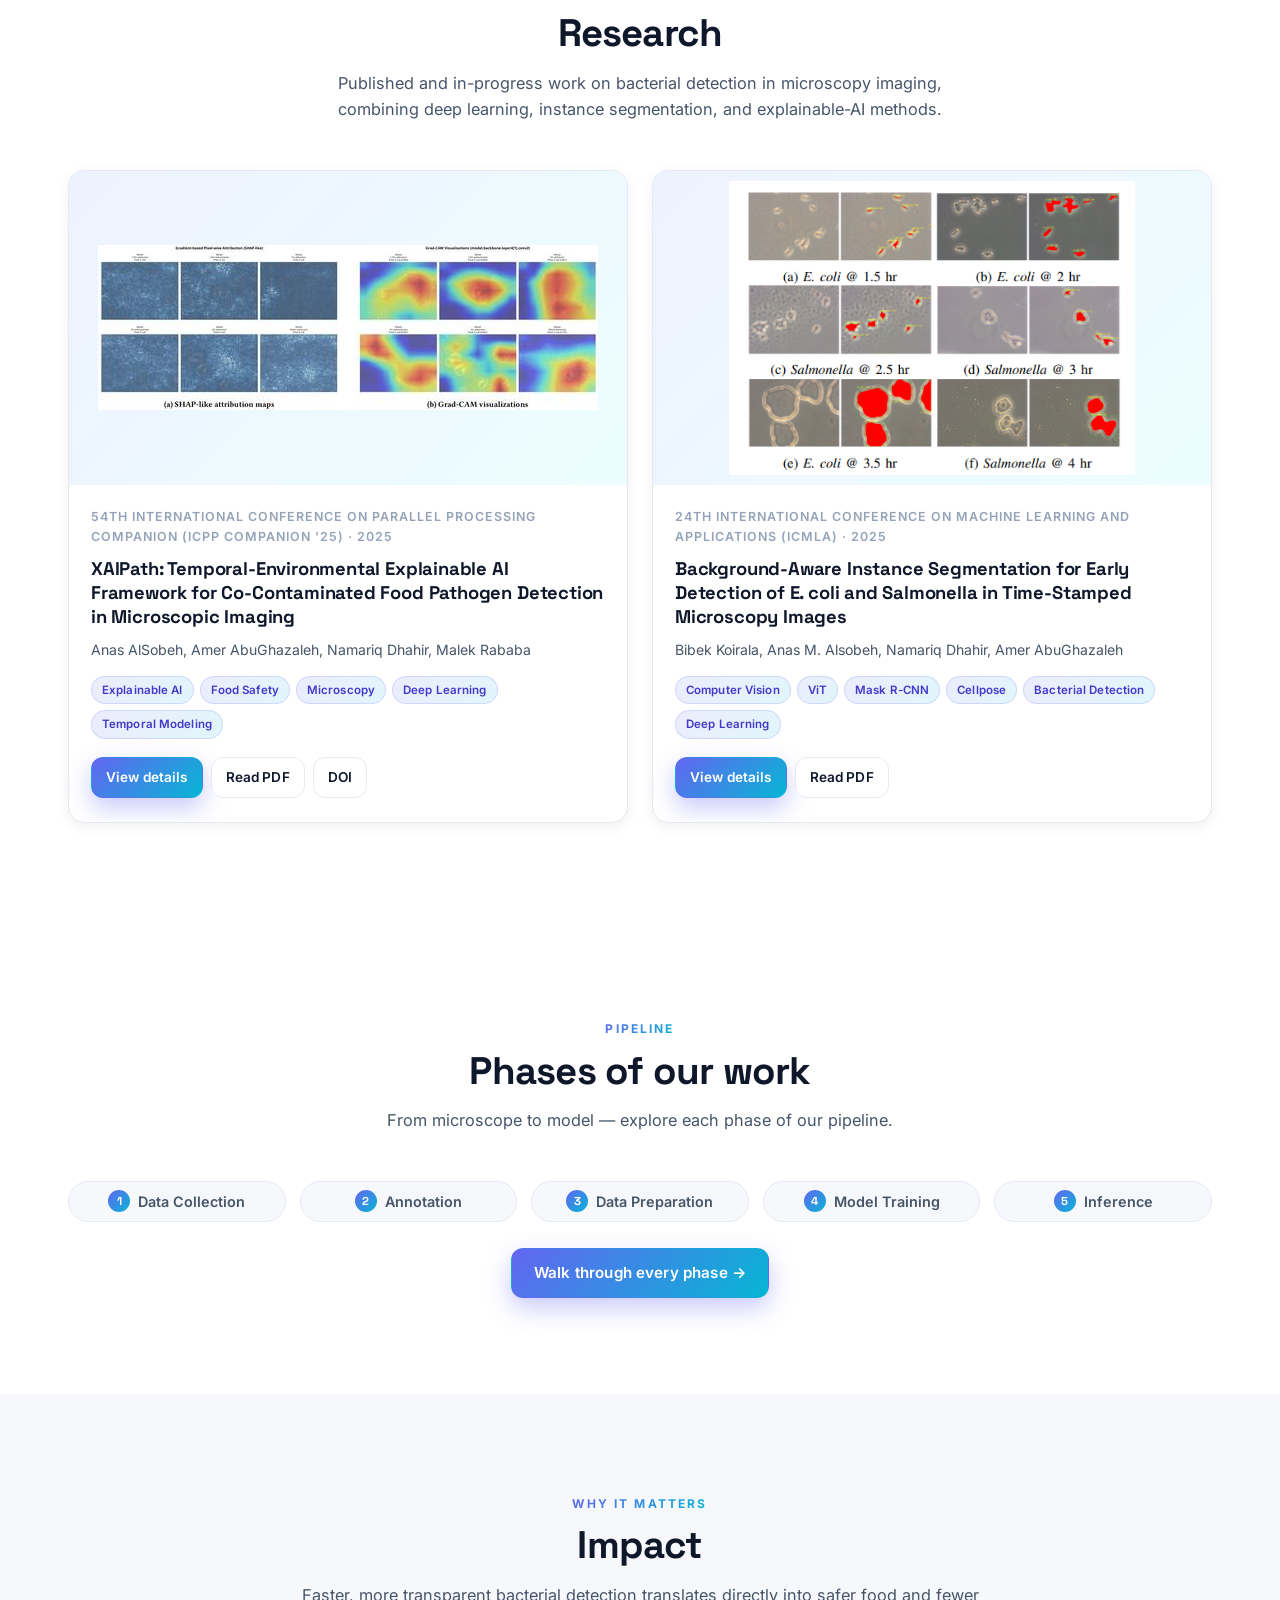
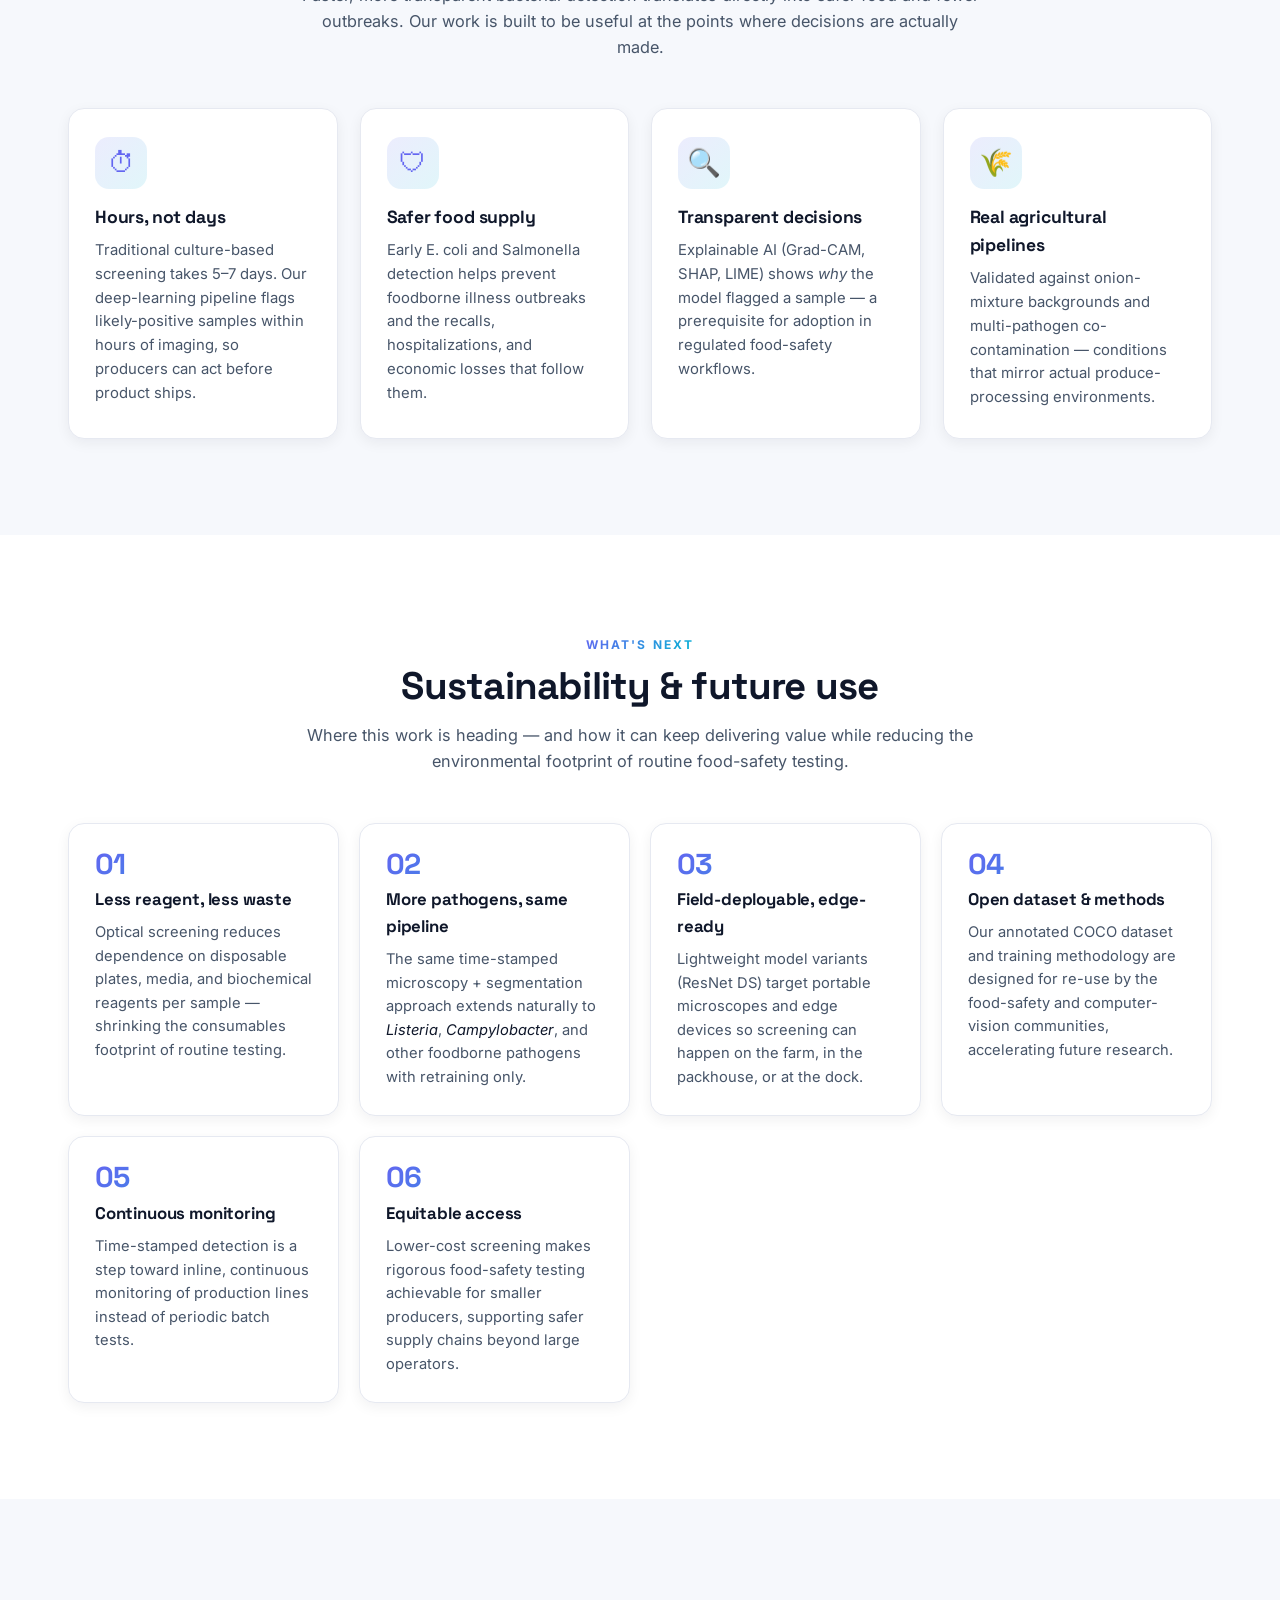
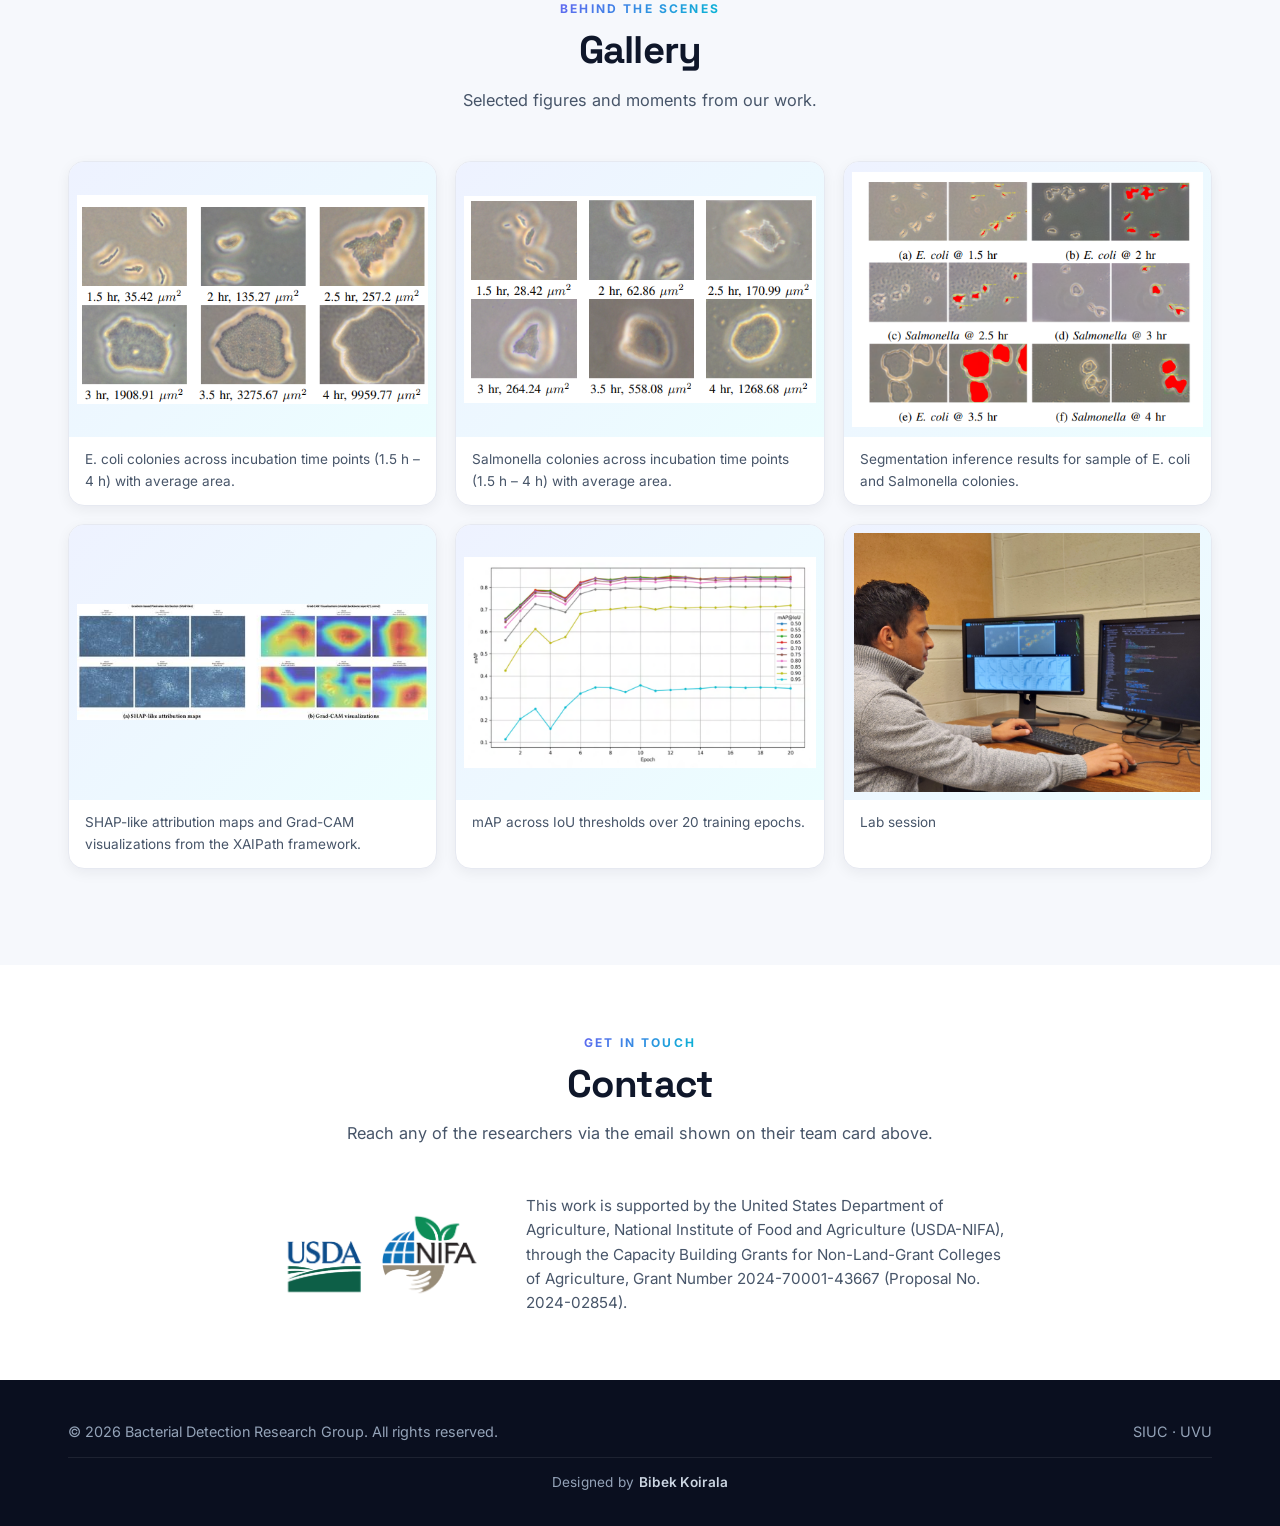
==== commit 39204893: "new added phases" ====
--- a/index.html
+++ b/index.html
@@ -3,7 +3,7 @@
 <head>
   <meta charset="UTF-8" />
   <meta name="viewport" content="width=device-width, initial-scale=1" />
-  <title>Bacterial Detection Research</title>
+  <title>Bacterial Detection Research Group</title>
   <meta name="description" content="Explainable AI and deep learning for early detection of foodborne bacterial pathogens." />
   <link rel="preconnect" href="https://fonts.googleapis.com">
   <link rel="preconnect" href="https://fonts.gstatic.com" crossorigin>
@@ -20,7 +20,9 @@
       <nav class="nav-links">
         <a href="#team">Team</a>
         <a href="#research">Research</a>
-        <a href="#gallery">Gallery</a>
+        <a href="phases.html">Phases</a>
+        <a href="#impact">Impact</a>
+        <a href="#future">Future</a>
         <a href="#contact" class="nav-cta">Contact</a>
       </nav>
     </div>
@@ -34,8 +36,8 @@
       <span class="grid-overlay"></span>
     </div>
     <div class="container hero-inner">
-      <span class="hero-pill">Research · Food Safety AI</span>
-      <h1 id="siteTitle">Bacterial Detection Research</h1>
+      <span class="hero-pill">Research Group · Food Safety AI</span>
+      <h1 id="siteTitle">Bacterial Detection Research Group</h1>
       <p class="tagline" id="siteTagline">Explainable AI for early detection of foodborne pathogens</p>
       <p class="intro" id="siteIntro"></p>
       <div class="hero-actions">
@@ -75,6 +77,106 @@
     </div>
   </section>
 
+  <section id="phases-preview" class="reveal" style="background:#fff;">
+    <div class="container">
+      <div class="section-head" style="text-align:center;">
+        <span class="eyebrow">Pipeline</span>
+        <h2 class="section-title">Phases of our work</h2>
+        <p class="section-sub">From microscope to model — explore each phase of our pipeline.</p>
+      </div>
+      <div class="phases-pill-row">
+        <a href="phases.html#phase-collection" class="phase-pill"><span class="phase-num">1</span> Data Collection</a>
+        <a href="phases.html#phase-annotation" class="phase-pill"><span class="phase-num">2</span> Annotation</a>
+        <a href="phases.html#phase-preparation" class="phase-pill"><span class="phase-num">3</span> Data Preparation</a>
+        <a href="phases.html#phase-model" class="phase-pill"><span class="phase-num">4</span> Model Training</a>
+        <a href="phases.html#phase-inference" class="phase-pill"><span class="phase-num">5</span> Inference</a>
+      </div>
+      <div style="text-align:center;">
+        <a href="phases.html" class="btn btn-primary">Walk through every phase →</a>
+      </div>
+    </div>
+  </section>
+
+  <section id="impact" class="reveal">
+    <div class="container">
+      <div class="section-head">
+        <span class="eyebrow">Why it matters</span>
+        <h2 class="section-title">Impact</h2>
+        <p class="section-sub">
+          Faster, more transparent bacterial detection translates directly into safer food and fewer outbreaks.
+          Our work is built to be useful at the points where decisions are actually made.
+        </p>
+      </div>
+      <div class="impact-grid">
+        <div class="impact-card">
+          <div class="impact-icon">⏱</div>
+          <h3>Hours, not days</h3>
+          <p>Traditional culture-based screening takes 5–7 days. Our deep-learning pipeline flags likely-positive samples within hours of imaging, so producers can act before product ships.</p>
+        </div>
+        <div class="impact-card">
+          <div class="impact-icon">🛡</div>
+          <h3>Safer food supply</h3>
+          <p>Early E.&nbsp;coli and Salmonella detection helps prevent foodborne illness outbreaks and the recalls, hospitalizations, and economic losses that follow them.</p>
+        </div>
+        <div class="impact-card">
+          <div class="impact-icon">🔍</div>
+          <h3>Transparent decisions</h3>
+          <p>Explainable AI (Grad-CAM, SHAP, LIME) shows <em>why</em> the model flagged a sample — a prerequisite for adoption in regulated food-safety workflows.</p>
+        </div>
+        <div class="impact-card">
+          <div class="impact-icon">🌾</div>
+          <h3>Real agricultural pipelines</h3>
+          <p>Validated against onion-mixture backgrounds and multi-pathogen co-contamination — conditions that mirror actual produce-processing environments.</p>
+        </div>
+      </div>
+    </div>
+  </section>
+
+  <section id="future" class="alt-bg reveal">
+    <div class="container">
+      <div class="section-head">
+        <span class="eyebrow">What's next</span>
+        <h2 class="section-title">Sustainability &amp; future use</h2>
+        <p class="section-sub">
+          Where this work is heading — and how it can keep delivering value while reducing the
+          environmental footprint of routine food-safety testing.
+        </p>
+      </div>
+      <div class="future-grid">
+        <div class="future-card">
+          <div class="future-num">01</div>
+          <h3>Less reagent, less waste</h3>
+          <p>Optical screening reduces dependence on disposable plates, media, and biochemical reagents per sample — shrinking the consumables footprint of routine testing.</p>
+        </div>
+        <div class="future-card">
+          <div class="future-num">02</div>
+          <h3>More pathogens, same pipeline</h3>
+          <p>The same time-stamped microscopy + segmentation approach extends naturally to <em>Listeria</em>, <em>Campylobacter</em>, and other foodborne pathogens with retraining only.</p>
+        </div>
+        <div class="future-card">
+          <div class="future-num">03</div>
+          <h3>Field-deployable, edge-ready</h3>
+          <p>Lightweight model variants (ResNet&nbsp;DS) target portable microscopes and edge devices so screening can happen on the farm, in the packhouse, or at the dock.</p>
+        </div>
+        <div class="future-card">
+          <div class="future-num">04</div>
+          <h3>Open dataset &amp; methods</h3>
+          <p>Our annotated COCO dataset and training methodology are designed for re-use by the food-safety and computer-vision communities, accelerating future research.</p>
+        </div>
+        <div class="future-card">
+          <div class="future-num">05</div>
+          <h3>Continuous monitoring</h3>
+          <p>Time-stamped detection is a step toward inline, continuous monitoring of production lines instead of periodic batch tests.</p>
+        </div>
+        <div class="future-card">
+          <div class="future-num">06</div>
+          <h3>Equitable access</h3>
+          <p>Lower-cost screening makes rigorous food-safety testing achievable for smaller producers, supporting safer supply chains beyond large operators.</p>
+        </div>
+      </div>
+    </div>
+  </section>
+
   <section id="gallery" class="reveal">
     <div class="container">
       <div class="section-head">
@@ -95,9 +197,10 @@
       </div>
       <div style="display:flex; justify-content:center; align-items:center; gap: 36px; flex-wrap: wrap;">
         <img src="assets/images/usda-nifa-logo.png" alt="USDA NIFA" style="max-height: 90px; width:auto; opacity:.95;">
-        <div style="color: var(--text-soft); max-width: 420px; font-size:.95rem;">
-          Research conducted at Southern Illinois University Carbondale (SIUC)
-          supporting food safety and agricultural innovation.
+        <div style="color: var(--text-soft); max-width: 480px; font-size:.95rem;">
+          This work is supported by the United States Department of Agriculture, National Institute of Food
+          and Agriculture (USDA-NIFA), through the Capacity Building Grants for Non-Land-Grant Colleges
+          of Agriculture, Grant Number 2024-70001-43667 (Proposal No. 2024-02854).
         </div>
       </div>
     </div>
@@ -105,8 +208,11 @@
 
   <footer class="site-footer">
     <div class="container footer-row">
-      <div>&copy; <span id="year"></span> Bacterial Detection Researchers. All rights reserved.</div>
+      <div>&copy; <span id="year"></span> Bacterial Detection Research Group. All rights reserved.</div>
       <div>SIUC · UVU</div>
+    </div>
+    <div class="container">
+      <div class="footer-credit">Designed by <a href="https://www.linkedin.com/in/bibek--koirala" target="_blank" rel="noopener">Bibek Koirala</a></div>
     </div>
   </footer>
 
--- a/css/style.css
+++ b/css/style.css
@@ -812,3 +812,553 @@
   .members-row { grid-template-columns: repeat(2, 1fr); }
   .footer-row { flex-direction: column; align-items: flex-start; }
 }
+
+/* ===== Phases page ===== */
+.phase-nav {
+  position: sticky;
+  top: 70px;
+  z-index: 20;
+  background: rgba(255,255,255,0.92);
+  backdrop-filter: saturate(180%) blur(14px);
+  -webkit-backdrop-filter: saturate(180%) blur(14px);
+  border-bottom: 1px solid rgba(15,23,42,0.08);
+}
+.phase-nav-inner {
+  display: flex;
+  gap: 10px;
+  overflow-x: auto;
+  padding: 12px 28px;
+  scroll-snap-type: x mandatory;
+}
+.phase-nav-inner::-webkit-scrollbar { height: 4px; }
+.phase-nav-inner::-webkit-scrollbar-thumb { background: var(--border); border-radius: 2px; }
+.phase-pill {
+  display: inline-flex;
+  align-items: center;
+  gap: 8px;
+  white-space: nowrap;
+  scroll-snap-align: start;
+  padding: 8px 14px;
+  border-radius: 999px;
+  background: var(--surface-2);
+  border: 1px solid var(--border);
+  color: var(--text-soft);
+  font-weight: 600;
+  font-size: 0.9rem;
+  transition: background var(--transition), color var(--transition), border-color var(--transition);
+}
+.phase-pill:hover {
+  text-decoration: none;
+  background: #fff;
+  border-color: var(--brand-1);
+  color: var(--brand-1);
+}
+.phase-pill .phase-num {
+  display: inline-flex;
+  align-items: center;
+  justify-content: center;
+  width: 22px; height: 22px;
+  border-radius: 50%;
+  background: linear-gradient(135deg, var(--brand-1), var(--brand-2));
+  color: #fff;
+  font-size: 0.72rem;
+  font-weight: 700;
+  font-family: var(--font-display);
+}
+
+.phase-section { padding: 80px 0; }
+.phase-head { text-align: center; margin-bottom: 36px; }
+.phase-badge {
+  display: inline-block;
+  font-family: var(--font-display);
+  font-size: 0.78rem;
+  font-weight: 700;
+  letter-spacing: 0.18em;
+  text-transform: uppercase;
+  background: linear-gradient(135deg, var(--brand-1), var(--brand-2));
+  -webkit-background-clip: text;
+  background-clip: text;
+  color: transparent;
+  margin-bottom: 12px;
+}
+.phase-head .section-title { margin-bottom: 14px; }
+.phase-head .section-sub   { margin: 0 auto; }
+
+/* ===== Segmented control (species switcher) ===== */
+.segmented {
+  display: inline-flex;
+  gap: 4px;
+  padding: 6px;
+  background: var(--surface);
+  border: 1px solid var(--border);
+  border-radius: 999px;
+  box-shadow: var(--shadow-sm);
+  margin: 0 auto 22px;
+  width: fit-content;
+}
+.segmented {
+  display: flex;
+  justify-content: center;
+  margin-left: auto;
+  margin-right: auto;
+}
+.seg-btn {
+  border: none;
+  background: transparent;
+  font-family: inherit;
+  font-weight: 600;
+  font-size: 0.9rem;
+  padding: 9px 18px;
+  border-radius: 999px;
+  cursor: pointer;
+  color: var(--text-soft);
+  transition: background var(--transition), color var(--transition);
+}
+.seg-btn:hover { color: var(--text); }
+.seg-btn.active {
+  background: linear-gradient(135deg, var(--brand-1), var(--brand-2));
+  color: #fff;
+  box-shadow: 0 6px 14px rgba(99,102,241,0.32);
+}
+
+/* ===== Carousel ===== */
+.carousel {
+  position: relative;
+  background: var(--surface);
+  border: 1px solid var(--border);
+  border-radius: var(--radius-lg);
+  box-shadow: var(--shadow);
+  padding: 22px 22px 26px;
+  user-select: none;
+  outline: none;
+}
+.carousel:focus-visible { box-shadow: 0 0 0 4px rgba(99,102,241,0.20), var(--shadow); }
+.car-frame {
+  background: linear-gradient(135deg, #f8fafc, #f1f5f9);
+  border-radius: var(--radius);
+  border: 1px solid var(--border);
+  display: flex;
+  align-items: center;
+  justify-content: center;
+  overflow: hidden;
+  height: 460px;
+  padding: 14px;
+}
+.car-img {
+  max-width: 100%;
+  max-height: 100%;
+  width: auto;
+  height: auto;
+  object-fit: contain;
+  display: block;
+  border-radius: 6px;
+  transition: opacity 200ms ease;
+}
+.car-meta {
+  display: flex;
+  justify-content: space-between;
+  align-items: center;
+  gap: 16px;
+  margin-top: 16px;
+  flex-wrap: wrap;
+}
+.car-caption {
+  font-size: 0.95rem;
+  color: var(--text);
+  font-weight: 600;
+}
+.car-counter {
+  font-family: var(--font-display);
+  font-size: 0.85rem;
+  color: var(--muted);
+  background: var(--surface-2);
+  padding: 4px 10px;
+  border-radius: 999px;
+  border: 1px solid var(--border);
+}
+.car-dots {
+  display: flex;
+  justify-content: center;
+  gap: 6px;
+  margin-top: 14px;
+  flex-wrap: wrap;
+}
+.car-dot {
+  width: 8px; height: 8px;
+  border-radius: 50%;
+  border: 0;
+  background: var(--border);
+  cursor: pointer;
+  padding: 0;
+  transition: background var(--transition), transform var(--transition);
+}
+.car-dot:hover { background: var(--muted); }
+.car-dot.active {
+  background: linear-gradient(135deg, var(--brand-1), var(--brand-2));
+  transform: scale(1.4);
+}
+.car-nav {
+  position: absolute;
+  top: 50%;
+  transform: translateY(-50%);
+  background: rgba(255,255,255,0.95);
+  border: 1px solid var(--border);
+  width: 44px; height: 44px;
+  border-radius: 50%;
+  font-size: 1.6rem;
+  line-height: 1;
+  color: var(--text);
+  cursor: pointer;
+  display: flex;
+  align-items: center;
+  justify-content: center;
+  z-index: 5;
+  box-shadow: var(--shadow);
+  transition: background var(--transition), transform var(--transition);
+}
+.car-nav.prev { left: -10px; }
+.car-nav.next { right: -10px; }
+.car-nav:hover {
+  background: linear-gradient(135deg, var(--brand-1), var(--brand-2));
+  color: #fff;
+  transform: translateY(-50%) scale(1.06);
+}
+
+/* ===== Annotation phase ===== */
+.annotation-video {
+  background: var(--surface);
+  border: 1px solid var(--border);
+  border-radius: var(--radius);
+  padding: 14px;
+  box-shadow: var(--shadow-sm);
+  margin-bottom: 28px;
+}
+.annotation-video video {
+  width: 100%;
+  height: auto;
+  border-radius: 10px;
+  background: #000;
+  display: block;
+}
+.video-caption {
+  text-align: center;
+  margin-top: 10px;
+  font-size: 0.9rem;
+  color: var(--text-soft);
+}
+.gif-row {
+  display: grid;
+  grid-template-columns: repeat(2, minmax(0, 1fr));
+  gap: 22px;
+}
+@media (max-width: 760px) {
+  .gif-row { grid-template-columns: 1fr; }
+}
+.gif-card {
+  margin: 0;
+  background: var(--surface);
+  border: 1px solid var(--border);
+  border-radius: var(--radius);
+  overflow: hidden;
+  box-shadow: var(--shadow-sm);
+  display: flex;
+  flex-direction: column;
+}
+.gif-card img {
+  width: 100%;
+  display: block;
+  background: #000;
+}
+.gif-card figcaption {
+  padding: 12px 18px 16px;
+  font-size: 0.9rem;
+  color: var(--text-soft);
+  border-top: 1px solid var(--border);
+}
+
+/* ===== Data Preparation phase ===== */
+.prep-grid {
+  display: grid;
+  grid-template-columns: minmax(280px, 1fr) 2fr;
+  gap: 22px;
+}
+@media (max-width: 960px) {
+  .prep-grid { grid-template-columns: 1fr; }
+}
+.prep-spec {
+  background: var(--surface);
+  border: 1px solid var(--border);
+  border-radius: var(--radius);
+  padding: 22px 24px;
+  box-shadow: var(--shadow-sm);
+}
+.prep-spec h3 {
+  margin: 0 0 12px;
+  font-family: var(--font-display);
+  font-size: 1.15rem;
+  letter-spacing: -0.01em;
+}
+.prep-list { padding-left: 18px; margin: 8px 0 14px; color: var(--text-soft); }
+.prep-list li { margin-bottom: 6px; font-size: 0.92rem; }
+.prep-list li strong { color: var(--text); }
+.prep-hint {
+  font-size: 0.85rem;
+  color: var(--muted);
+  background: var(--surface-2);
+  padding: 10px 12px;
+  border-radius: 8px;
+  border-left: 3px solid var(--brand-1);
+  margin: 0 0 16px;
+}
+.prep-viewer {
+  position: relative;
+  background: #0d1210;
+  border: 1px solid var(--border);
+  border-radius: var(--radius);
+  overflow: hidden;
+  box-shadow: var(--shadow);
+  min-height: 640px;
+}
+.prep-viewer iframe {
+  width: 100%;
+  height: 700px;
+  border: 0;
+  display: block;
+}
+
+/* ===== Model Training phase ===== */
+.model-row {
+  display: grid;
+  grid-template-columns: 1.6fr 1fr;
+  gap: 22px;
+  align-items: stretch;
+}
+@media (max-width: 960px) {
+  .model-row { grid-template-columns: 1fr; }
+}
+.model-figure {
+  margin: 0;
+  background: var(--surface);
+  border: 1px solid var(--border);
+  border-radius: var(--radius);
+  box-shadow: var(--shadow-sm);
+  overflow: hidden;
+  display: flex;
+  flex-direction: column;
+}
+.model-figure .fig-img {
+  background: linear-gradient(135deg, #f8fafc, #f1f5f9);
+  display: flex;
+  align-items: center;
+  justify-content: center;
+  padding: 14px;
+  min-height: 340px;
+}
+.model-figure .fig-img img {
+  max-width: 100%;
+  max-height: 360px;
+  width: auto;
+  height: auto;
+  object-fit: contain;
+}
+.model-figure figcaption {
+  padding: 14px 20px 18px;
+  font-size: 0.9rem;
+  color: var(--text-soft);
+  border-top: 1px solid var(--border);
+  background: linear-gradient(135deg, rgba(99,102,241,0.03), rgba(6,182,212,0.03));
+}
+.model-list {
+  display: flex;
+  flex-direction: column;
+  gap: 12px;
+}
+.model-chip {
+  display: flex;
+  align-items: center;
+  gap: 14px;
+  background: var(--surface);
+  border: 1px solid var(--border);
+  border-radius: var(--radius);
+  padding: 16px 18px;
+  box-shadow: var(--shadow-sm);
+  transition: transform var(--transition), border-color var(--transition), box-shadow var(--transition);
+}
+.model-chip:hover {
+  transform: translateY(-2px);
+  border-color: var(--brand-1);
+  box-shadow: var(--shadow);
+}
+.model-chip .chip-num {
+  font-family: var(--font-display);
+  font-weight: 700;
+  font-size: 0.85rem;
+  background: linear-gradient(135deg, var(--brand-1), var(--brand-2));
+  -webkit-background-clip: text;
+  background-clip: text;
+  color: transparent;
+  width: 32px;
+  flex-shrink: 0;
+}
+.model-chip strong { font-family: var(--font-display); font-size: 1.02rem; display: block; }
+.model-chip span   { color: var(--text-soft); font-size: 0.85rem; }
+
+/* ===== Responsive carousel tweaks ===== */
+@media (max-width: 760px) {
+  .car-frame   { height: 340px; padding: 10px; }
+  .car-nav     { width: 38px; height: 38px; font-size: 1.4rem; }
+  .car-nav.prev { left: 6px; }
+  .car-nav.next { right: 6px; }
+  .phase-section { padding: 60px 0; }
+}
+
+
+/* ===== Impact section ===== */
+.impact-grid {
+  display: grid;
+  grid-template-columns: repeat(auto-fit, minmax(240px, 1fr));
+  gap: 22px;
+}
+.impact-card {
+  background: var(--surface);
+  border: 1px solid var(--border);
+  border-radius: var(--radius);
+  padding: 28px 26px;
+  box-shadow: var(--shadow-sm);
+  transition: transform var(--transition), box-shadow var(--transition), border-color var(--transition);
+  position: relative;
+}
+.impact-card::before {
+  content: ""; position: absolute; top: 0; left: 0; right: 0; height: 3px;
+  background: linear-gradient(90deg, var(--brand-1), var(--brand-2), var(--brand-3));
+  border-radius: var(--radius) var(--radius) 0 0;
+  opacity: 0; transition: opacity var(--transition);
+}
+.impact-card:hover {
+  transform: translateY(-4px);
+  box-shadow: var(--shadow);
+  border-color: transparent;
+}
+.impact-card:hover::before { opacity: 1; }
+.impact-icon {
+  width: 52px; height: 52px;
+  display: inline-flex; align-items: center; justify-content: center;
+  font-size: 1.7rem;
+  border-radius: 14px;
+  background: linear-gradient(135deg, rgba(99,102,241,0.12), rgba(6,182,212,0.12));
+  color: var(--brand-1);
+  margin-bottom: 14px;
+}
+.impact-card h3 {
+  font-family: var(--font-display);
+  font-size: 1.1rem;
+  letter-spacing: -0.01em;
+  margin: 0 0 8px;
+}
+.impact-card p {
+  color: var(--text-soft);
+  font-size: 0.93rem;
+  margin: 0;
+  line-height: 1.6;
+}
+
+/* ===== Future / Sustainability section ===== */
+.future-grid {
+  display: grid;
+  grid-template-columns: repeat(auto-fit, minmax(260px, 1fr));
+  gap: 20px;
+}
+.future-card {
+  background: var(--surface);
+  border: 1px solid var(--border);
+  border-radius: var(--radius);
+  padding: 26px;
+  box-shadow: var(--shadow-sm);
+  position: relative;
+  transition: transform var(--transition), box-shadow var(--transition), border-color var(--transition);
+  overflow: hidden;
+}
+.future-card:hover {
+  transform: translateY(-4px);
+  box-shadow: var(--shadow);
+  border-color: var(--brand-1);
+}
+.future-num {
+  font-family: var(--font-display);
+  font-weight: 700;
+  font-size: 1.8rem;
+  background: linear-gradient(135deg, var(--brand-1), var(--brand-2));
+  -webkit-background-clip: text;
+  background-clip: text;
+  color: transparent;
+  letter-spacing: -0.02em;
+  margin-bottom: 8px;
+  display: block;
+  line-height: 1;
+}
+.future-card h3 {
+  font-family: var(--font-display);
+  font-size: 1.05rem;
+  letter-spacing: -0.01em;
+  margin: 0 0 8px;
+}
+.future-card p {
+  color: var(--text-soft);
+  font-size: 0.92rem;
+  margin: 0;
+  line-height: 1.6;
+}
+.future-card em { color: var(--text); font-style: italic; }
+
+/* ===== Model chip — clickable styling ===== */
+.model-chip {
+  border: 1px solid var(--border);
+  cursor: pointer;
+  text-align: left;
+  font: inherit;
+  width: 100%;
+  position: relative;
+}
+.model-chip.active {
+  border-color: var(--brand-1);
+  box-shadow: 0 0 0 3px rgba(99,102,241,0.18), var(--shadow-sm);
+  background: linear-gradient(135deg, rgba(99,102,241,0.05), rgba(6,182,212,0.04));
+}
+.model-chip.active .chip-num {
+  -webkit-background-clip: text;
+  background-clip: text;
+}
+.model-hint {
+  text-align: center;
+  color: var(--text-soft);
+  font-size: 0.88rem;
+  margin: -8px 0 18px;
+}
+
+/* ===== Footer credit ===== */
+.footer-credit {
+  text-align: center;
+  margin-top: 14px;
+  padding-top: 14px;
+  border-top: 1px solid rgba(255,255,255,0.08);
+  font-size: 0.85rem;
+  color: #94a3b8;
+  letter-spacing: 0.02em;
+}
+.footer-credit a { color: #cbd5e1; font-weight: 600; }
+.footer-credit a:hover { color: #fff; }
+
+/* ===== Phases pill row (homepage preview) ===== */
+.phases-pill-row {
+  display: grid;
+  grid-template-columns: repeat(5, minmax(0, 1fr));
+  gap: 14px;
+  margin-bottom: 26px;
+}
+.phases-pill-row .phase-pill { justify-content: center; }
+@media (max-width: 860px) {
+  .phases-pill-row { grid-template-columns: repeat(2, 1fr); }
+}
+@media (max-width: 480px) {
+  .phases-pill-row { grid-template-columns: 1fr; }
+}
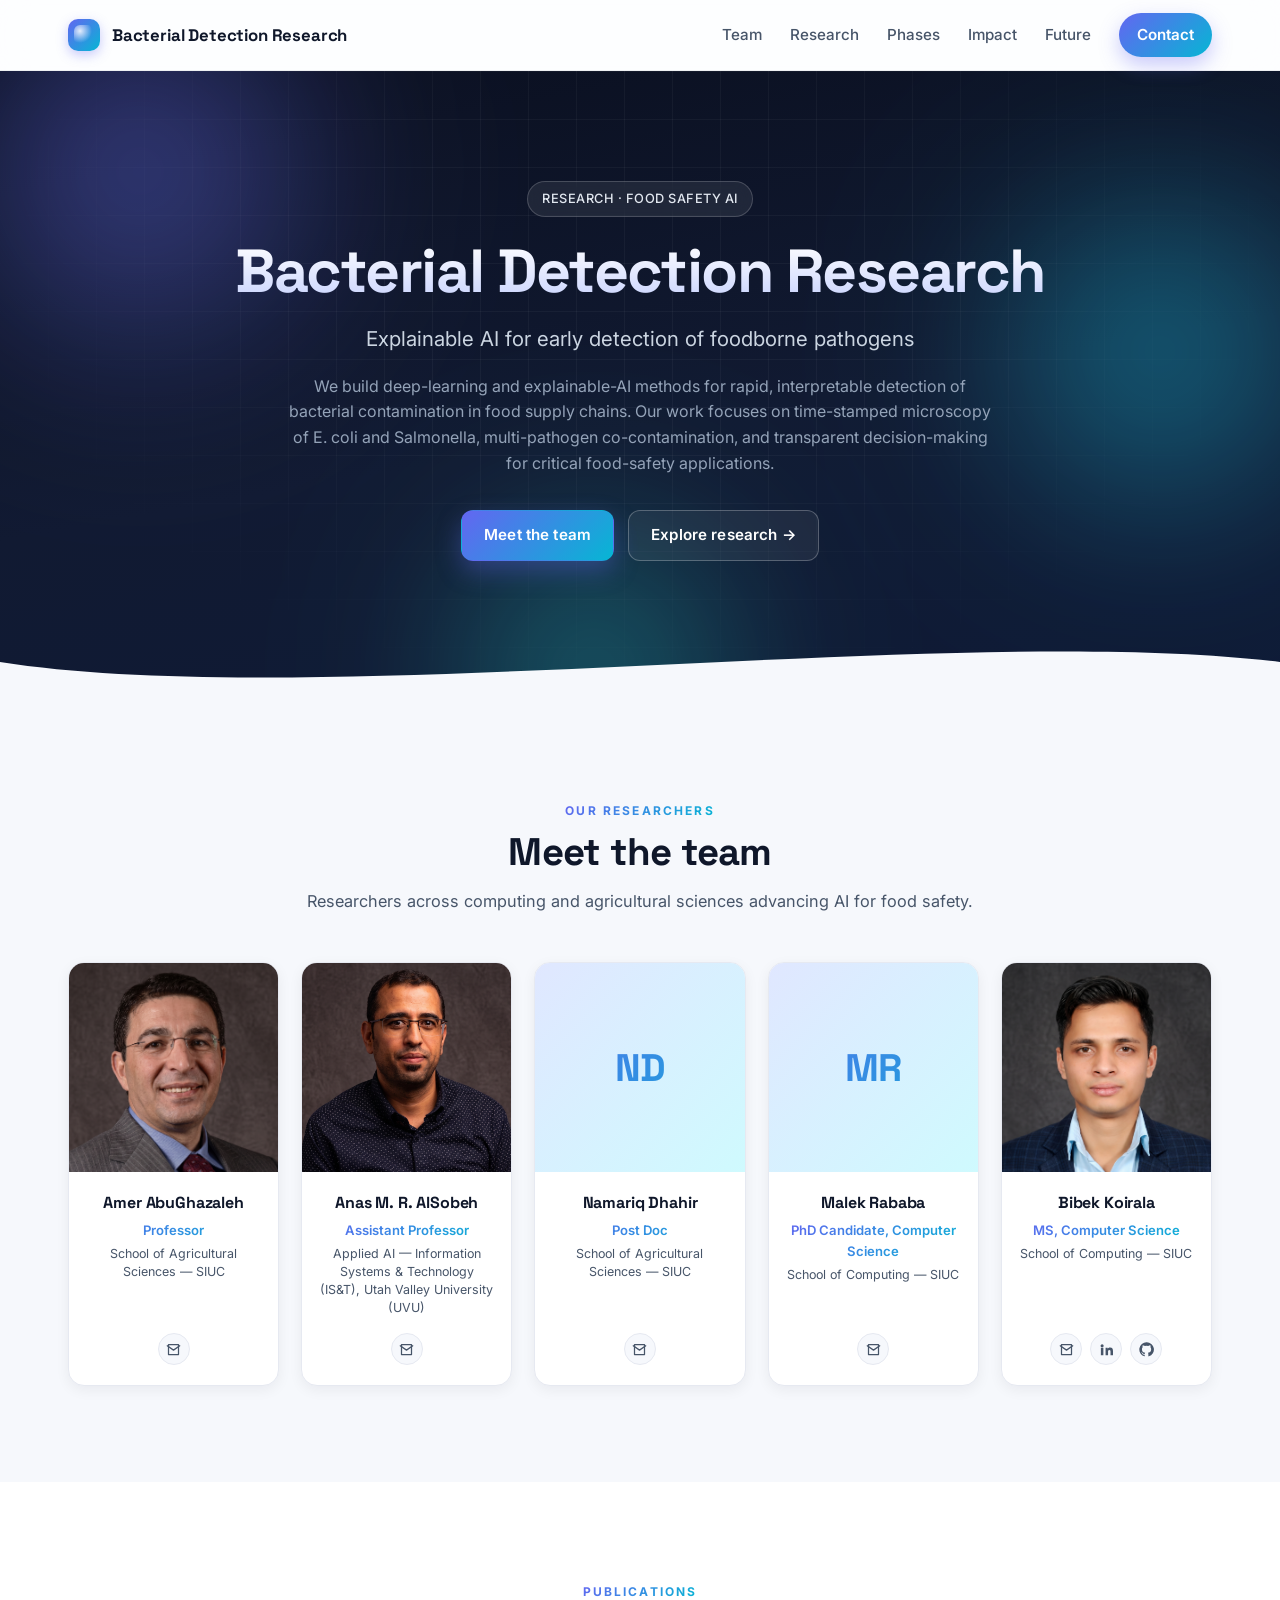
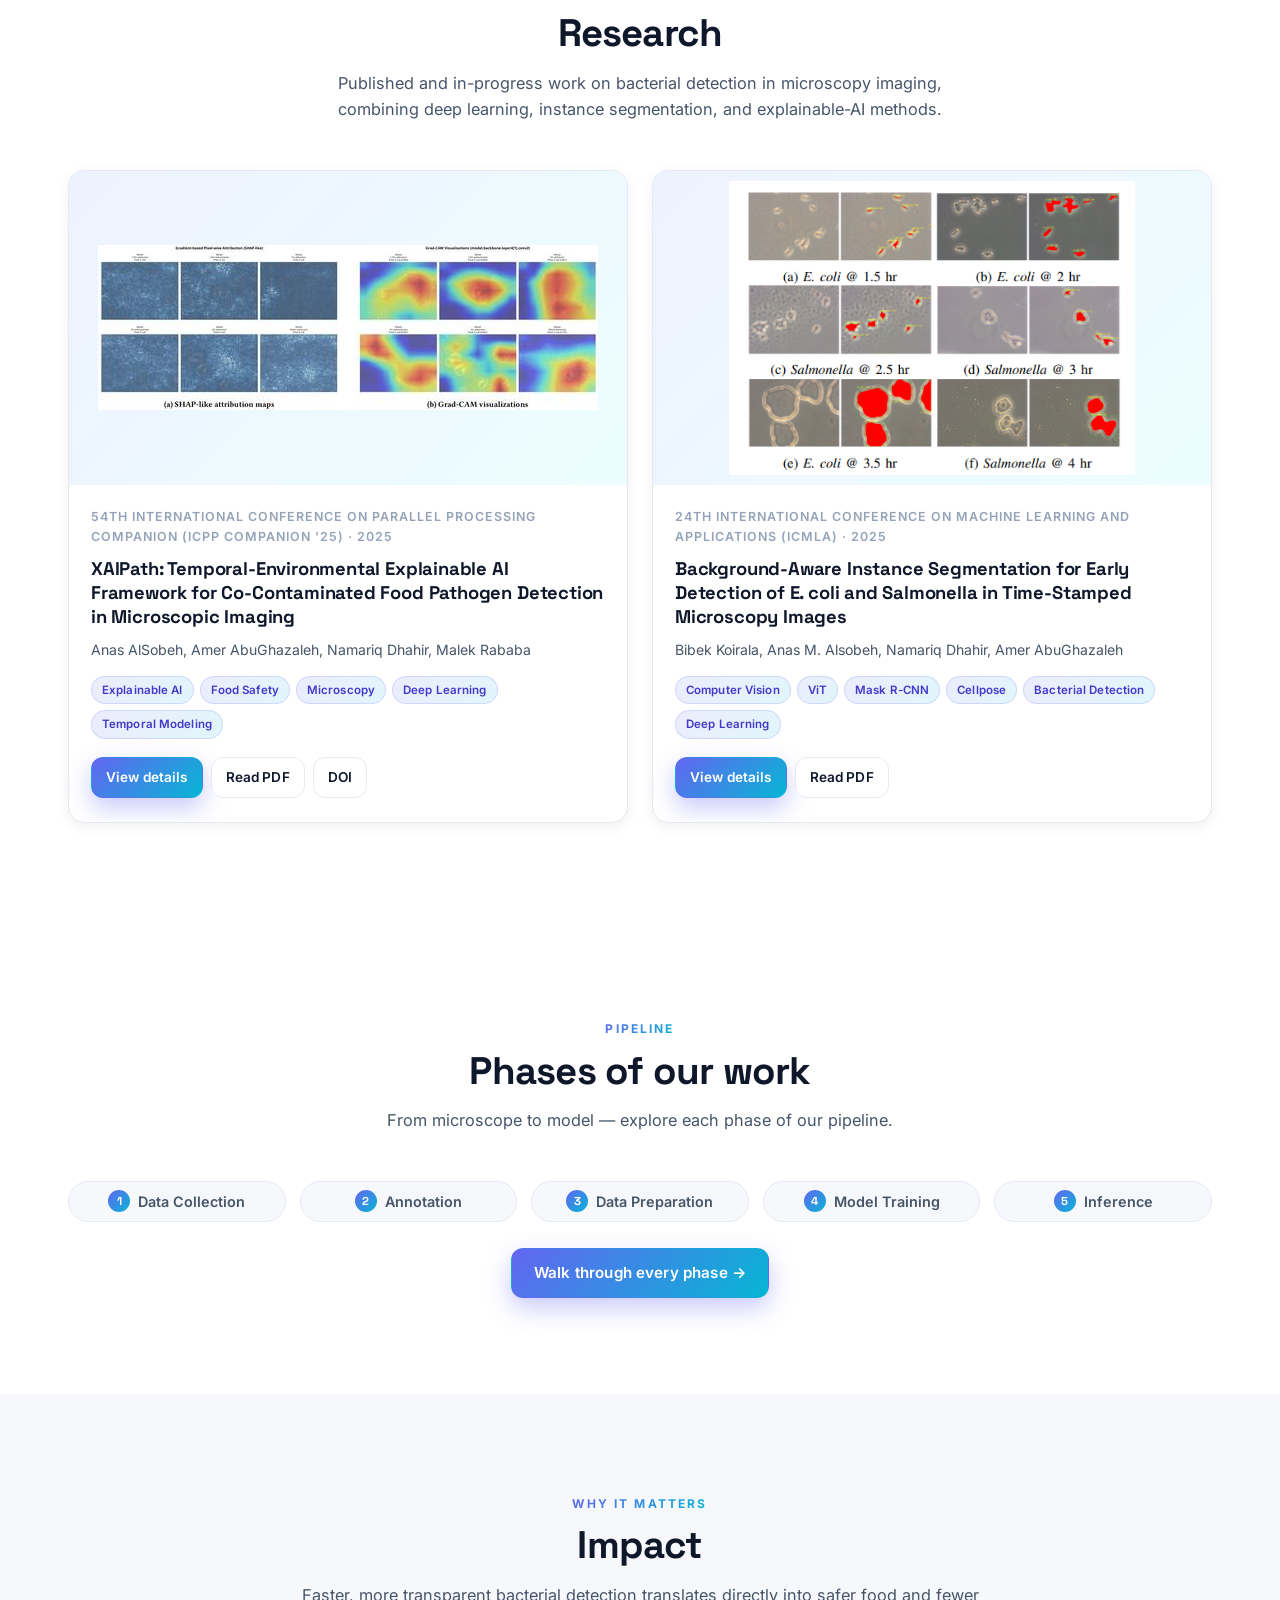
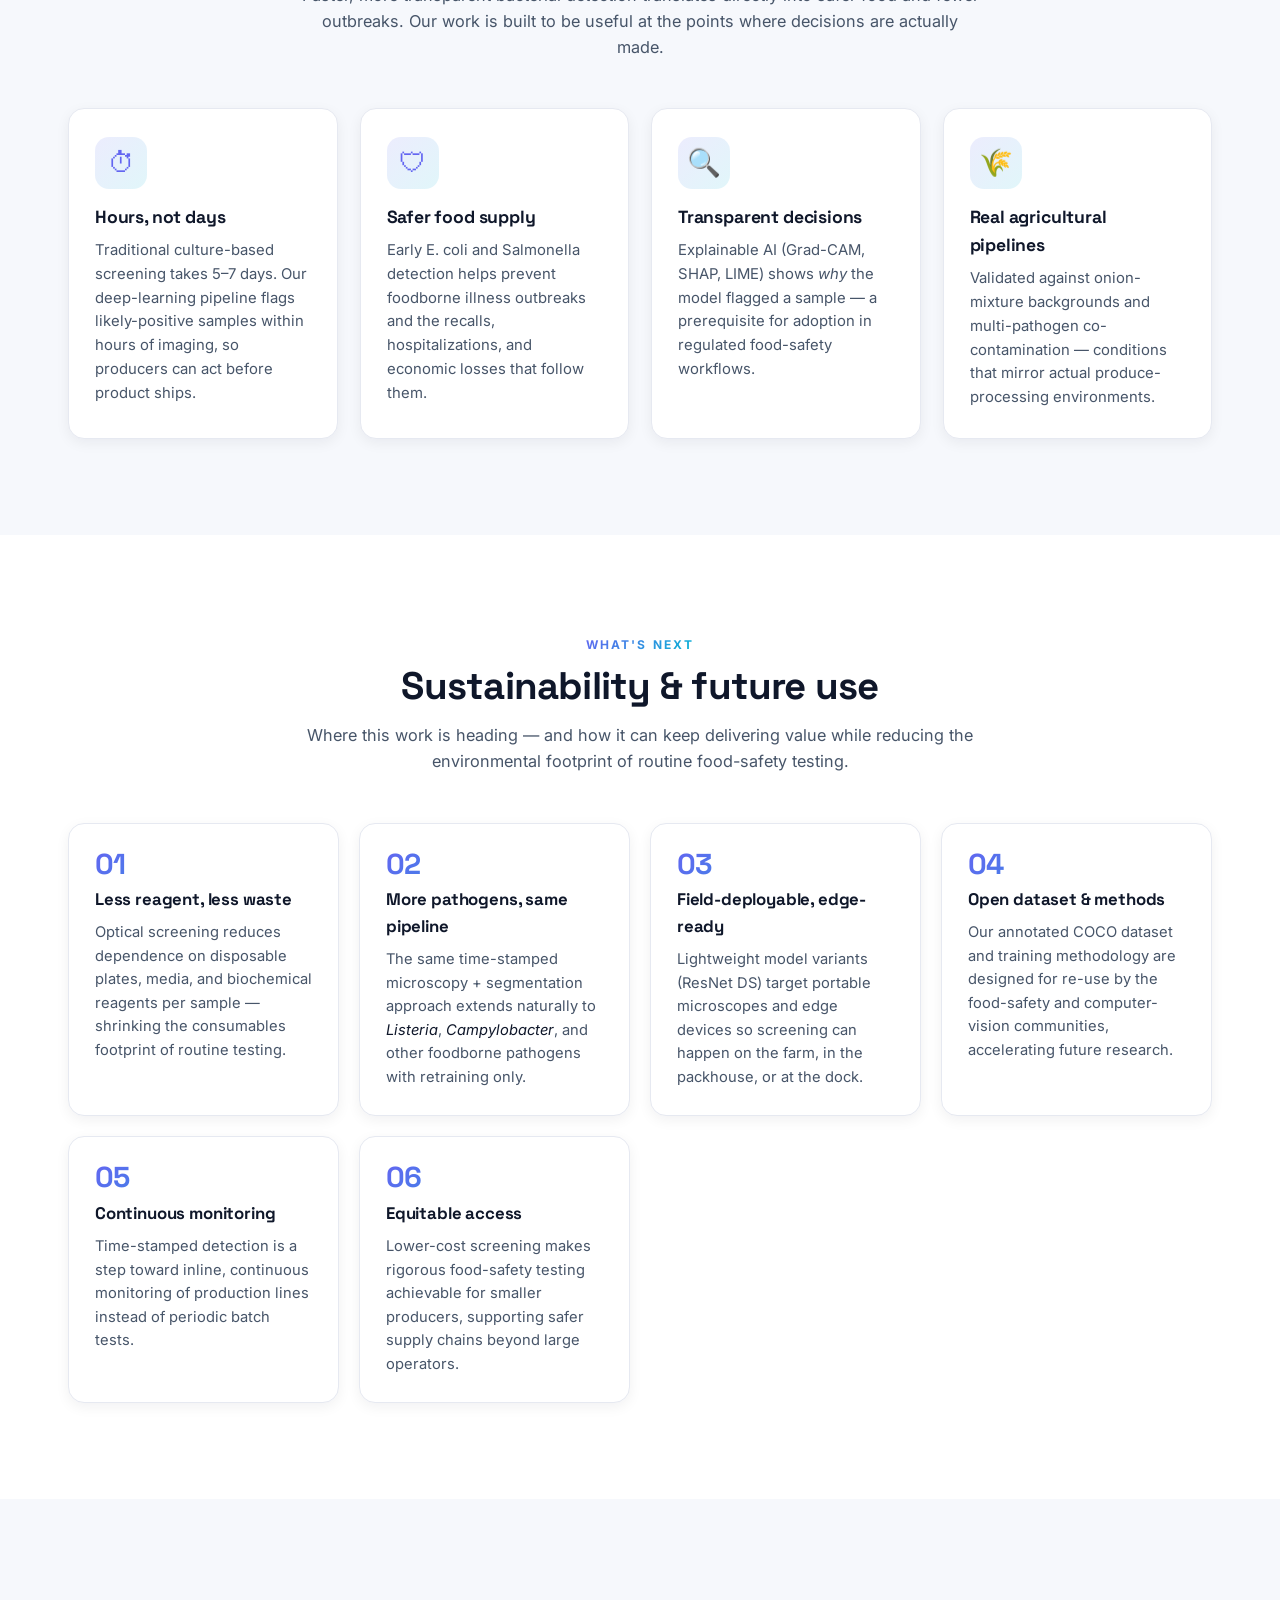
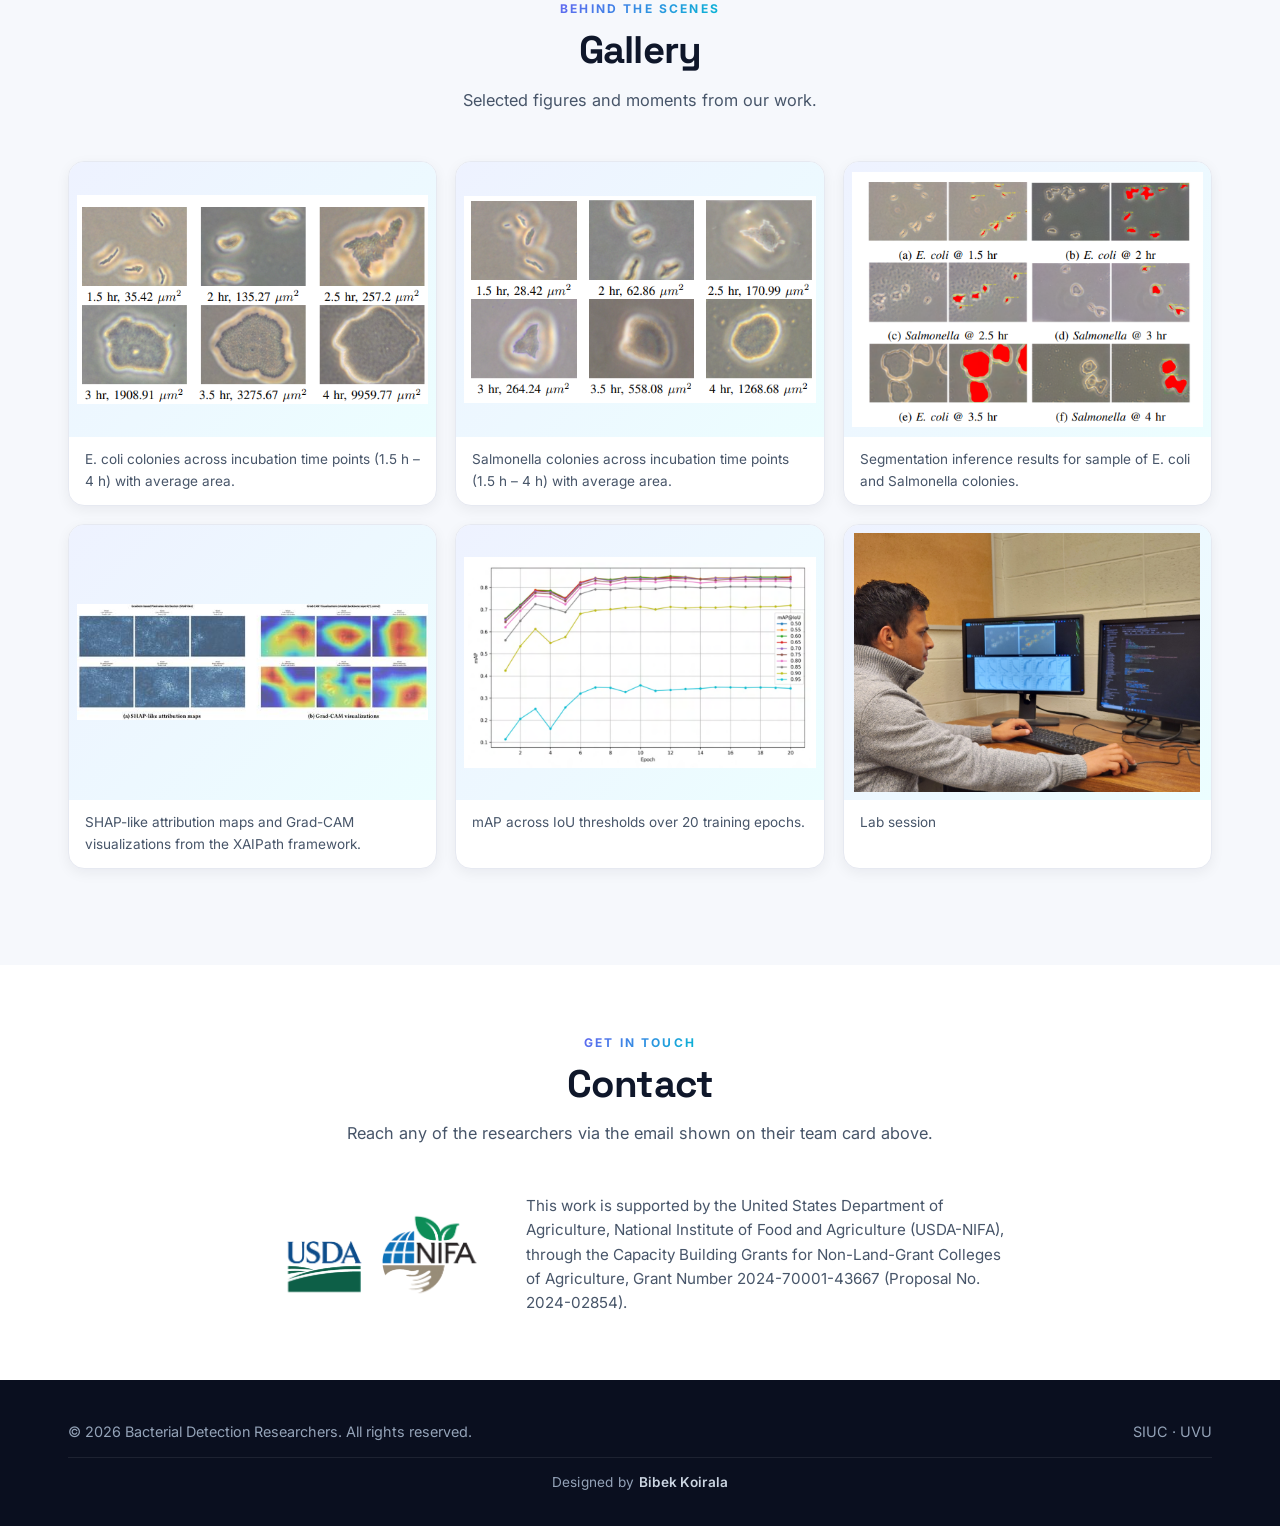
==== commit af0d1ac0: "Update index.html" ====
--- a/index.html
+++ b/index.html
@@ -3,7 +3,7 @@
 <head>
   <meta charset="UTF-8" />
   <meta name="viewport" content="width=device-width, initial-scale=1" />
-  <title>Bacterial Detection Research Group</title>
+  <title>Bacterial Detection Research</title>
   <meta name="description" content="Explainable AI and deep learning for early detection of foodborne bacterial pathogens." />
   <link rel="preconnect" href="https://fonts.googleapis.com">
   <link rel="preconnect" href="https://fonts.gstatic.com" crossorigin>
@@ -36,8 +36,8 @@
       <span class="grid-overlay"></span>
     </div>
     <div class="container hero-inner">
-      <span class="hero-pill">Research Group · Food Safety AI</span>
-      <h1 id="siteTitle">Bacterial Detection Research Group</h1>
+      <span class="hero-pill">Research · Food Safety AI</span>
+      <h1 id="siteTitle">Bacterial Detection Research</h1>
       <p class="tagline" id="siteTagline">Explainable AI for early detection of foodborne pathogens</p>
       <p class="intro" id="siteIntro"></p>
       <div class="hero-actions">
@@ -208,7 +208,7 @@
 
   <footer class="site-footer">
     <div class="container footer-row">
-      <div>&copy; <span id="year"></span> Bacterial Detection Research Group. All rights reserved.</div>
+      <div>&copy; <span id="year"></span> Bacterial Detection Researchers. All rights reserved.</div>
       <div>SIUC · UVU</div>
     </div>
     <div class="container">
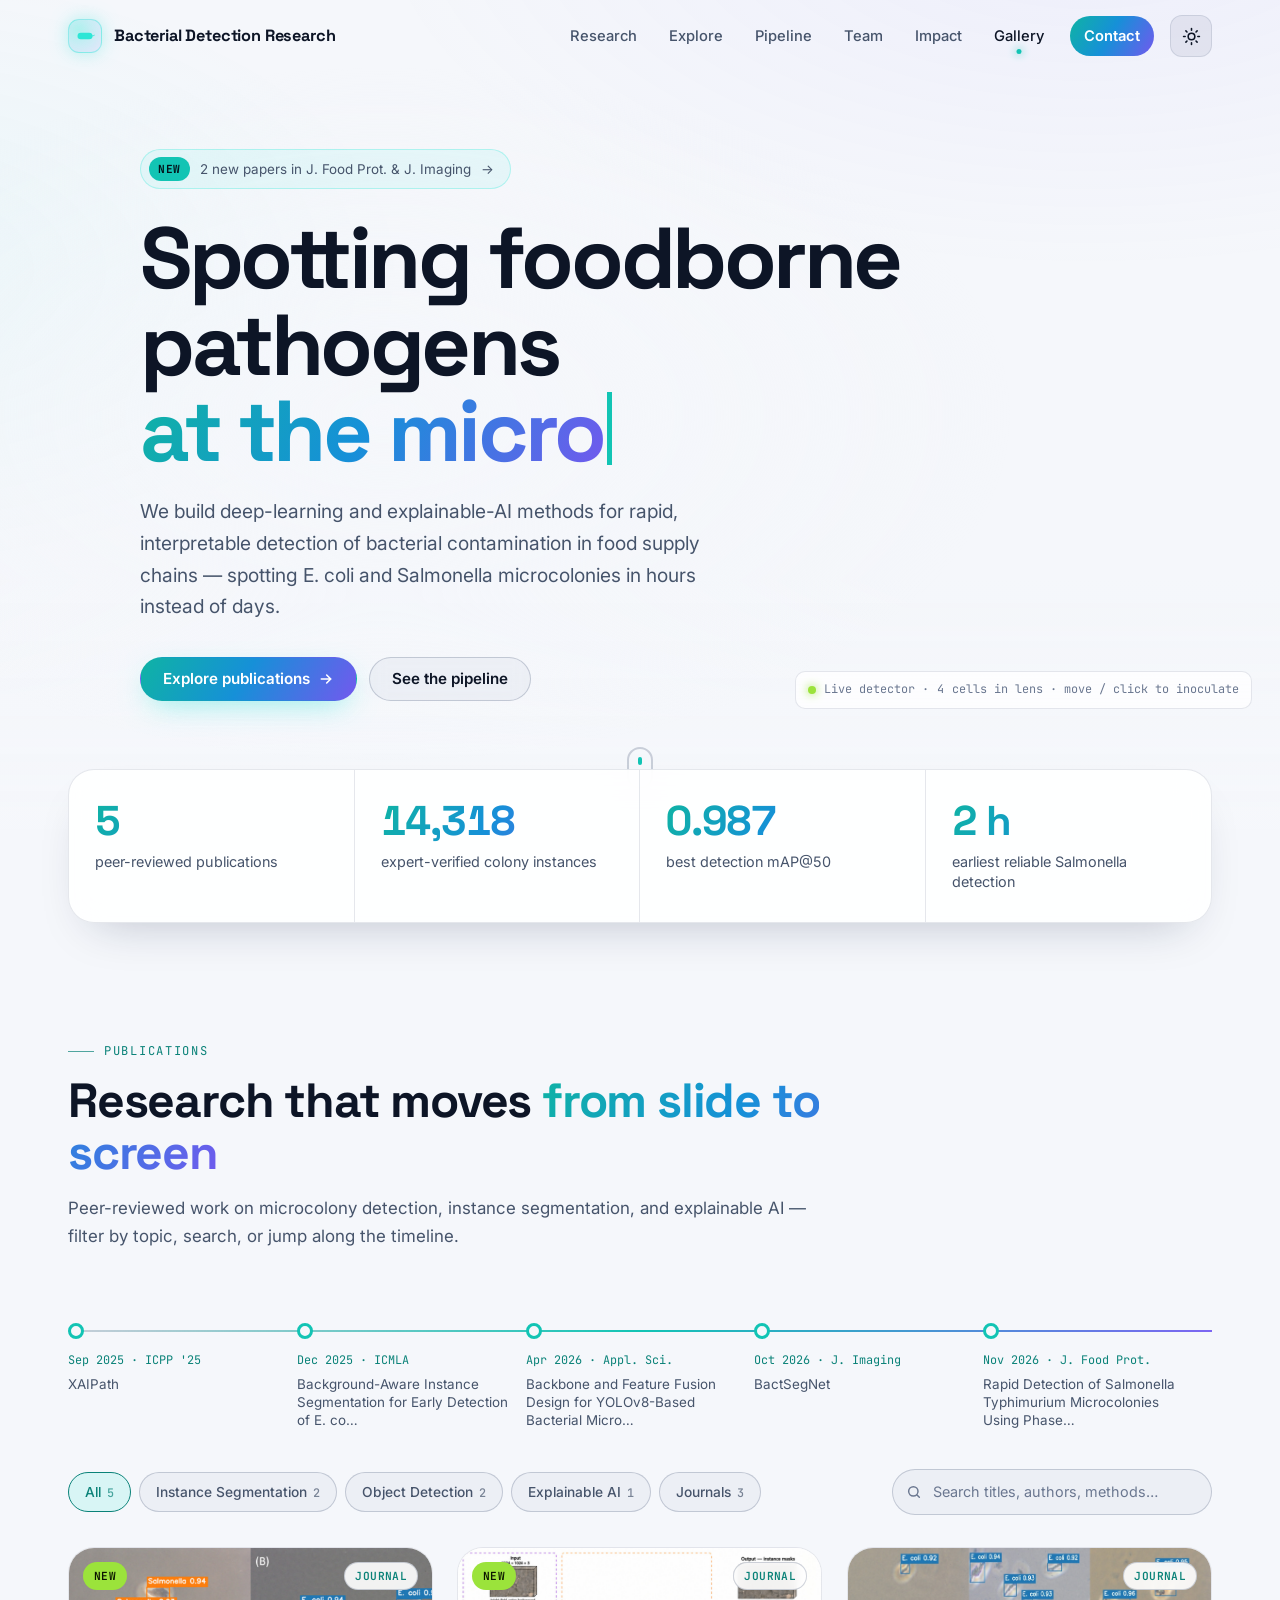
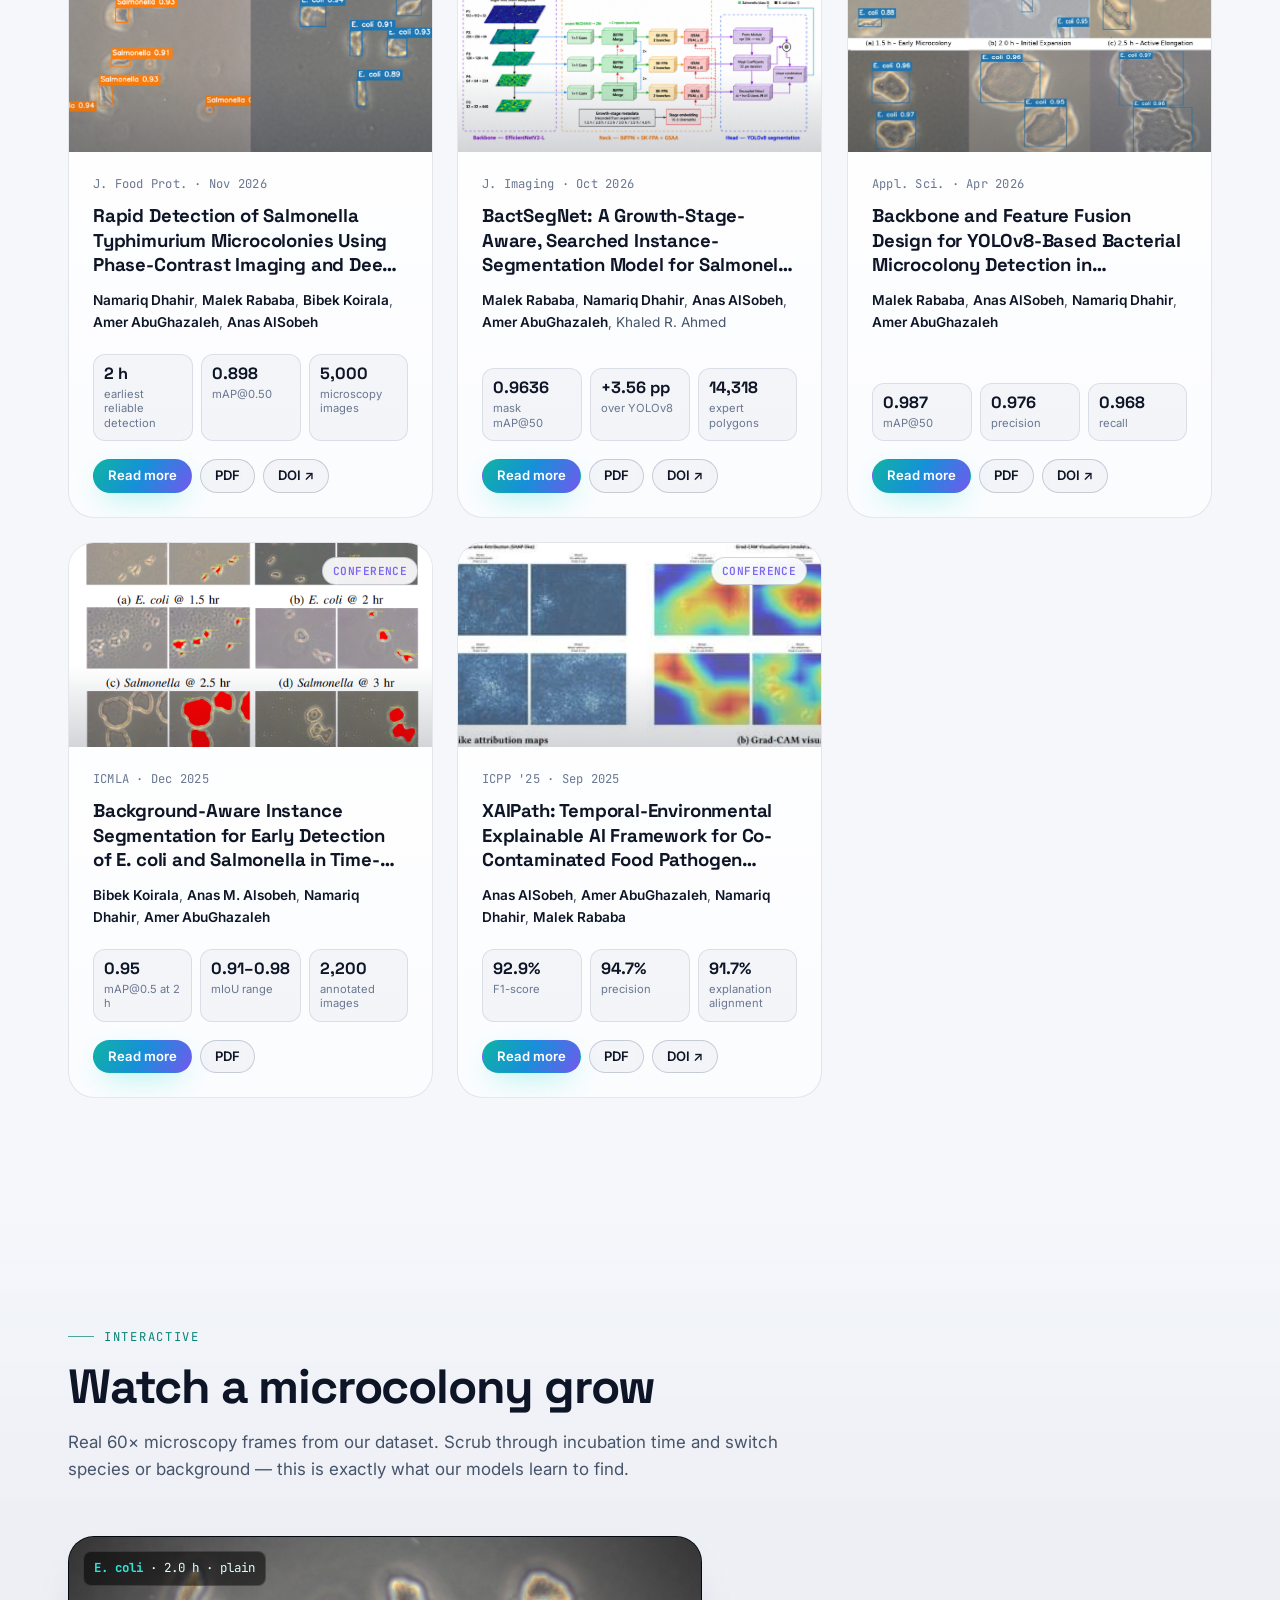
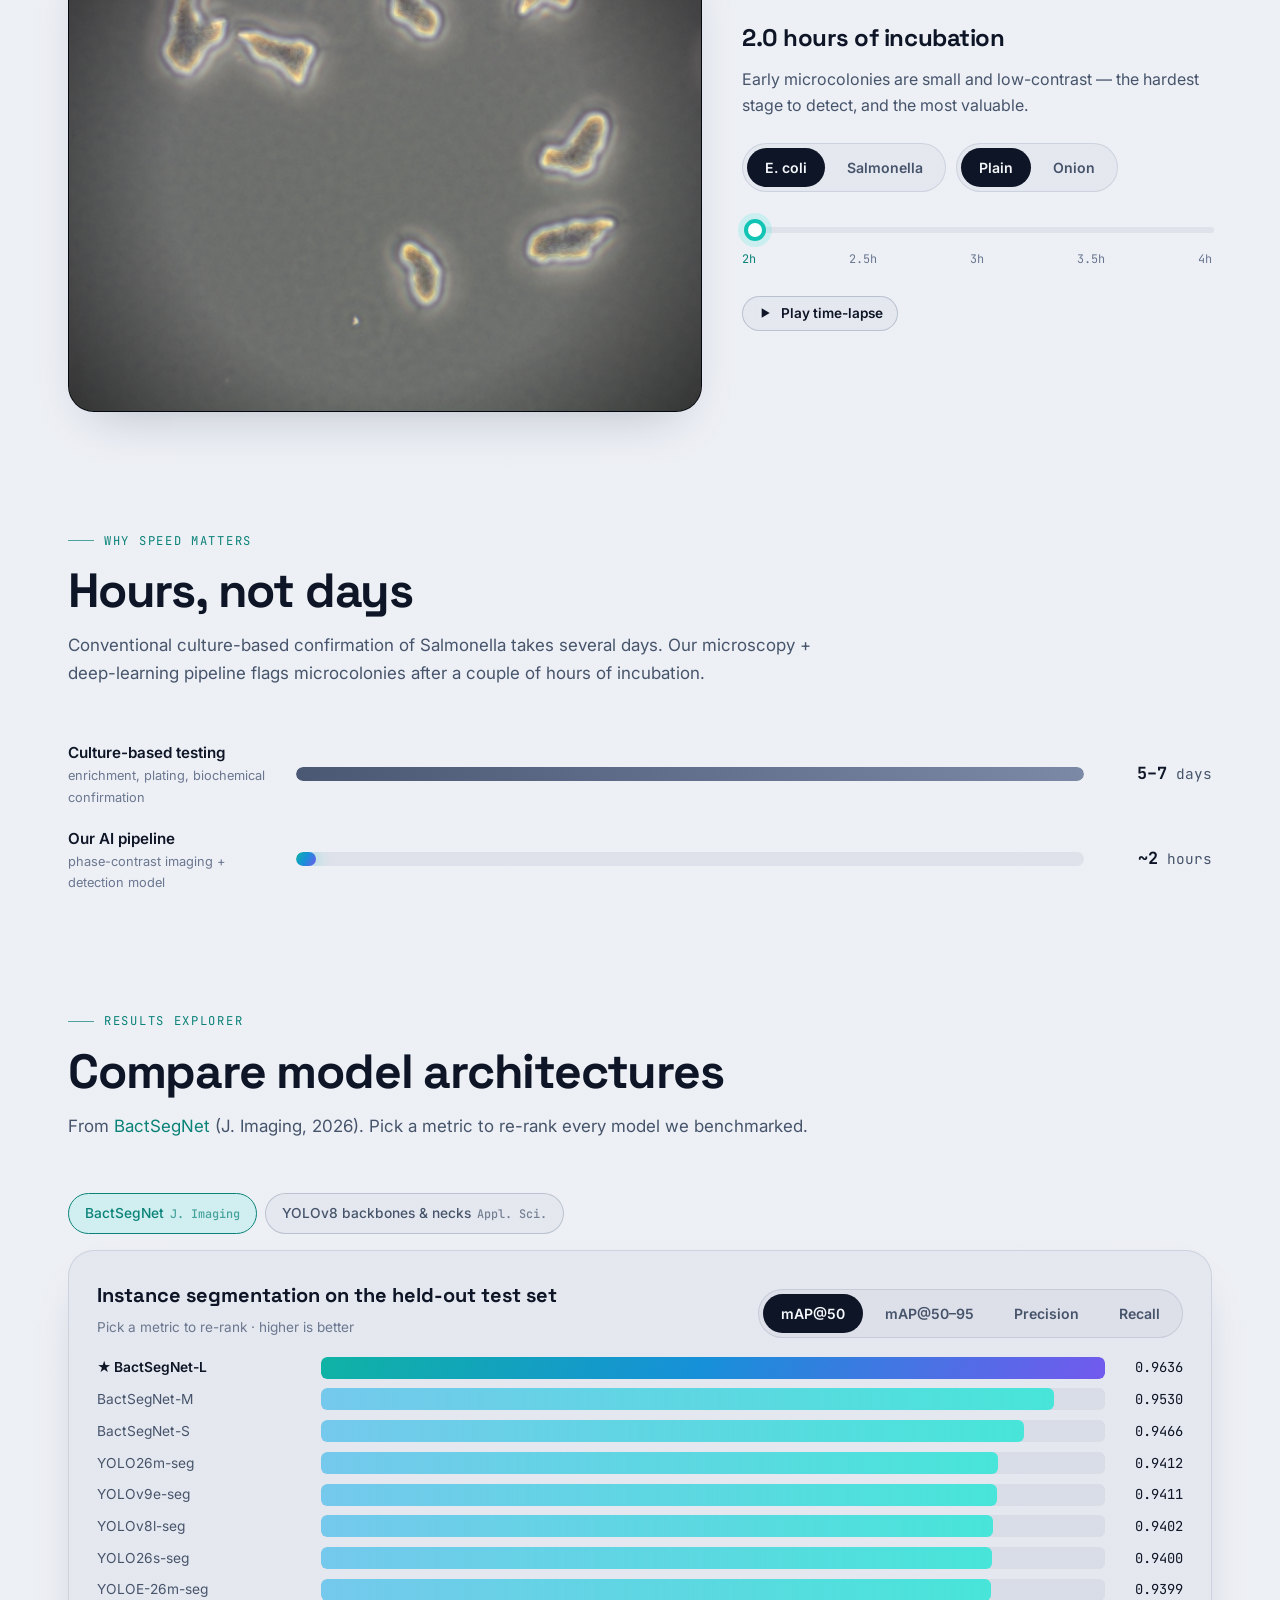
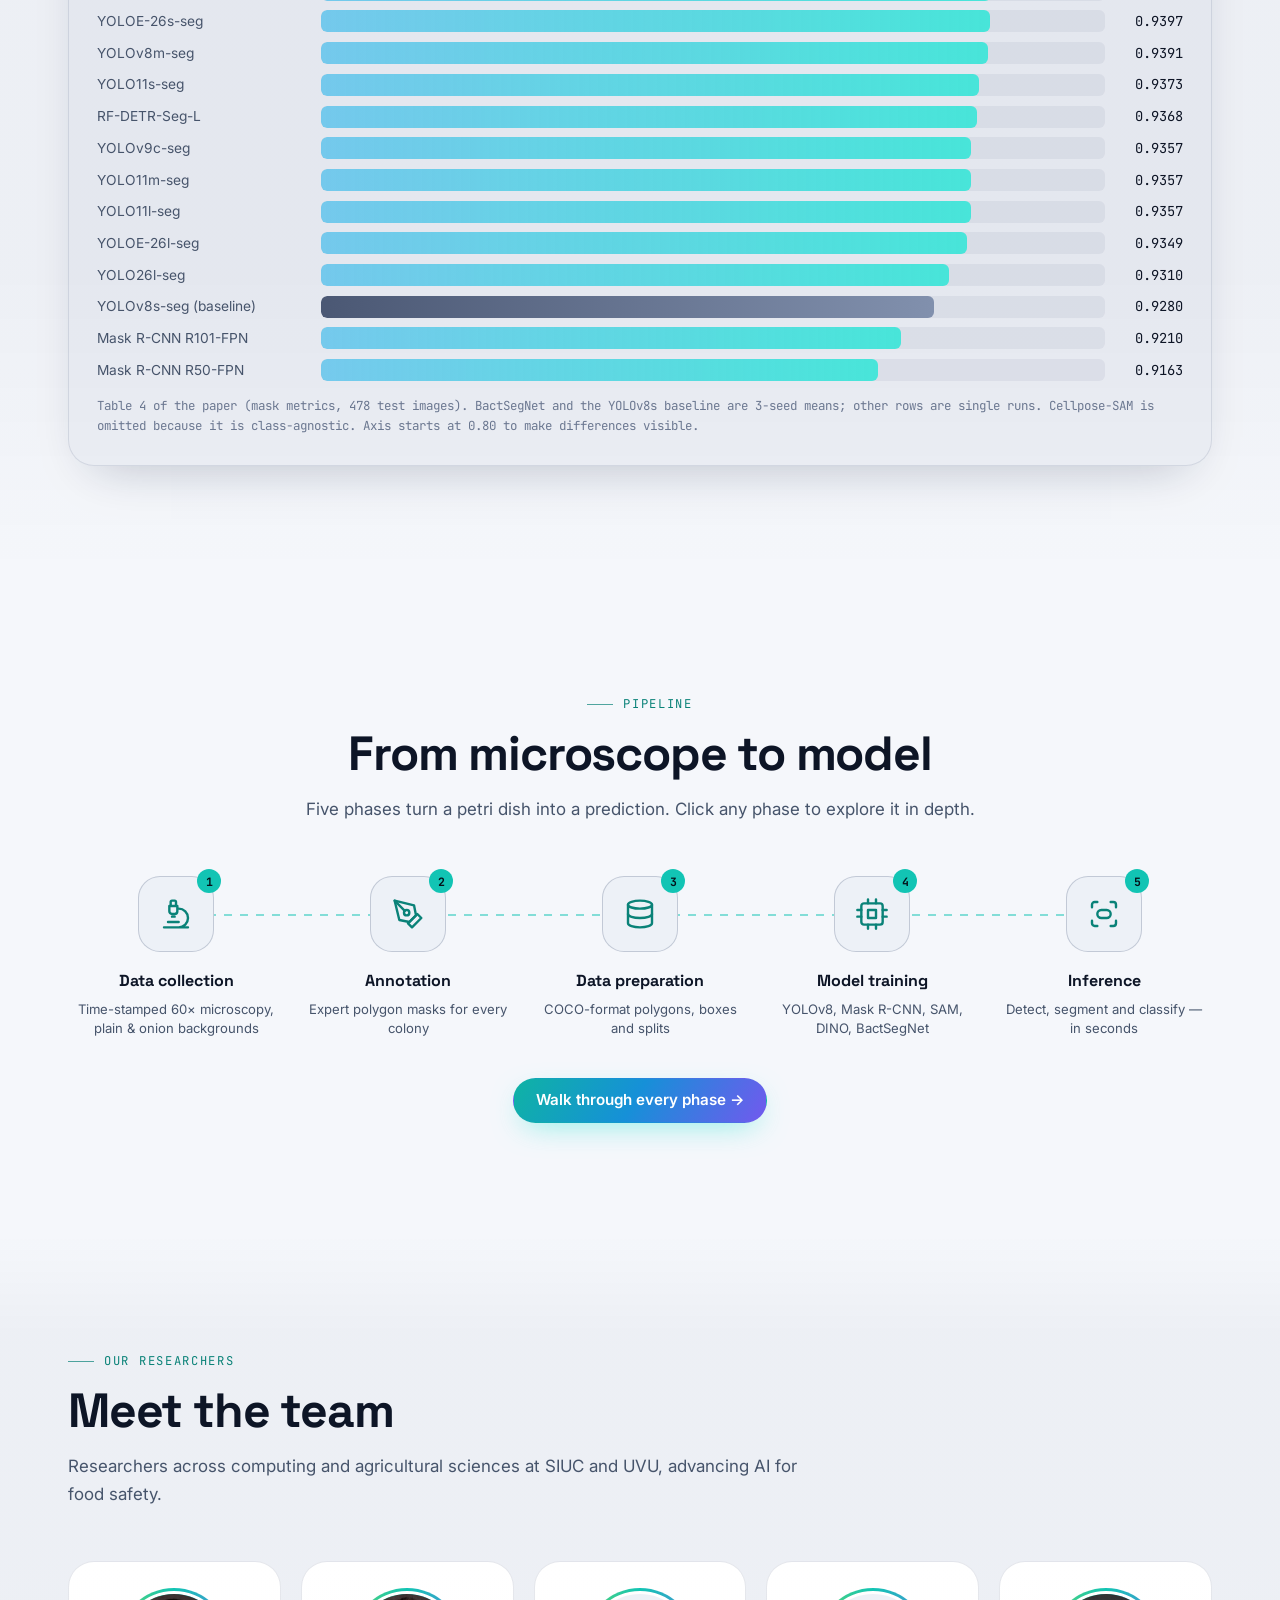
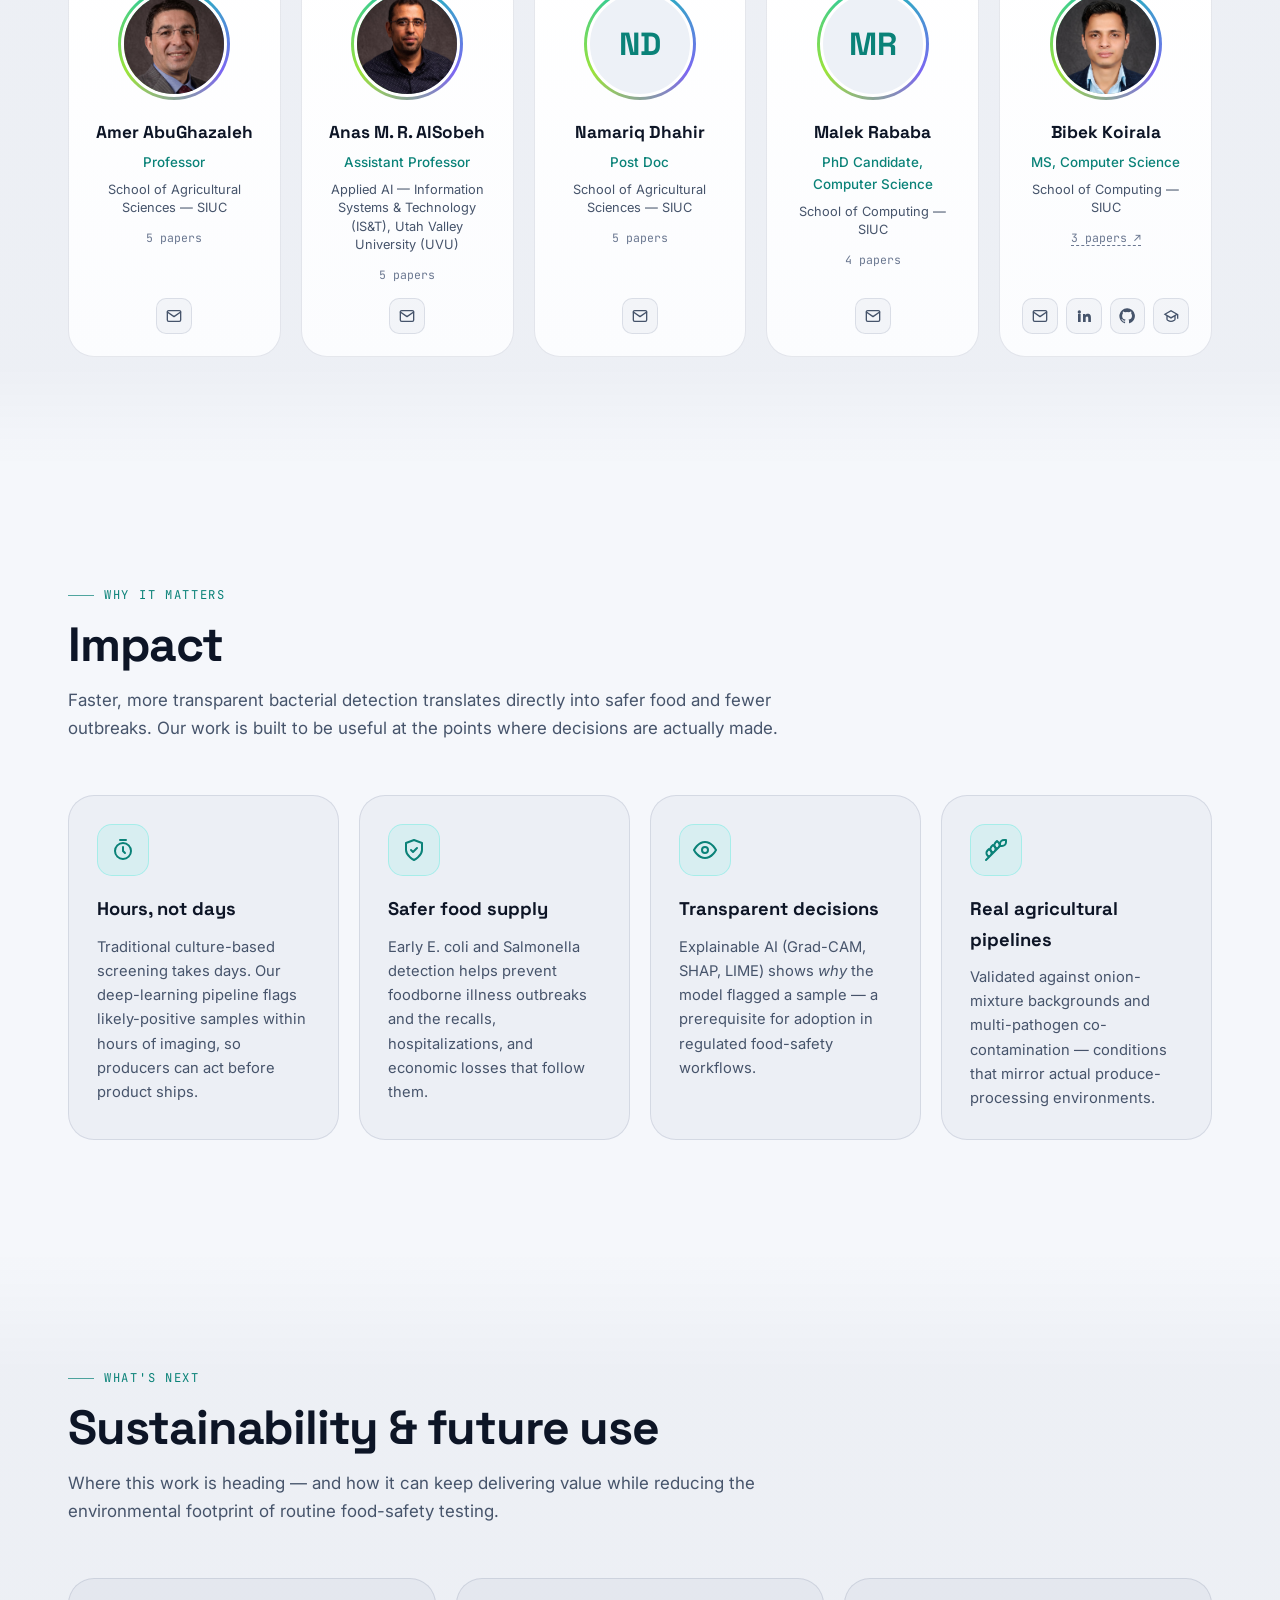
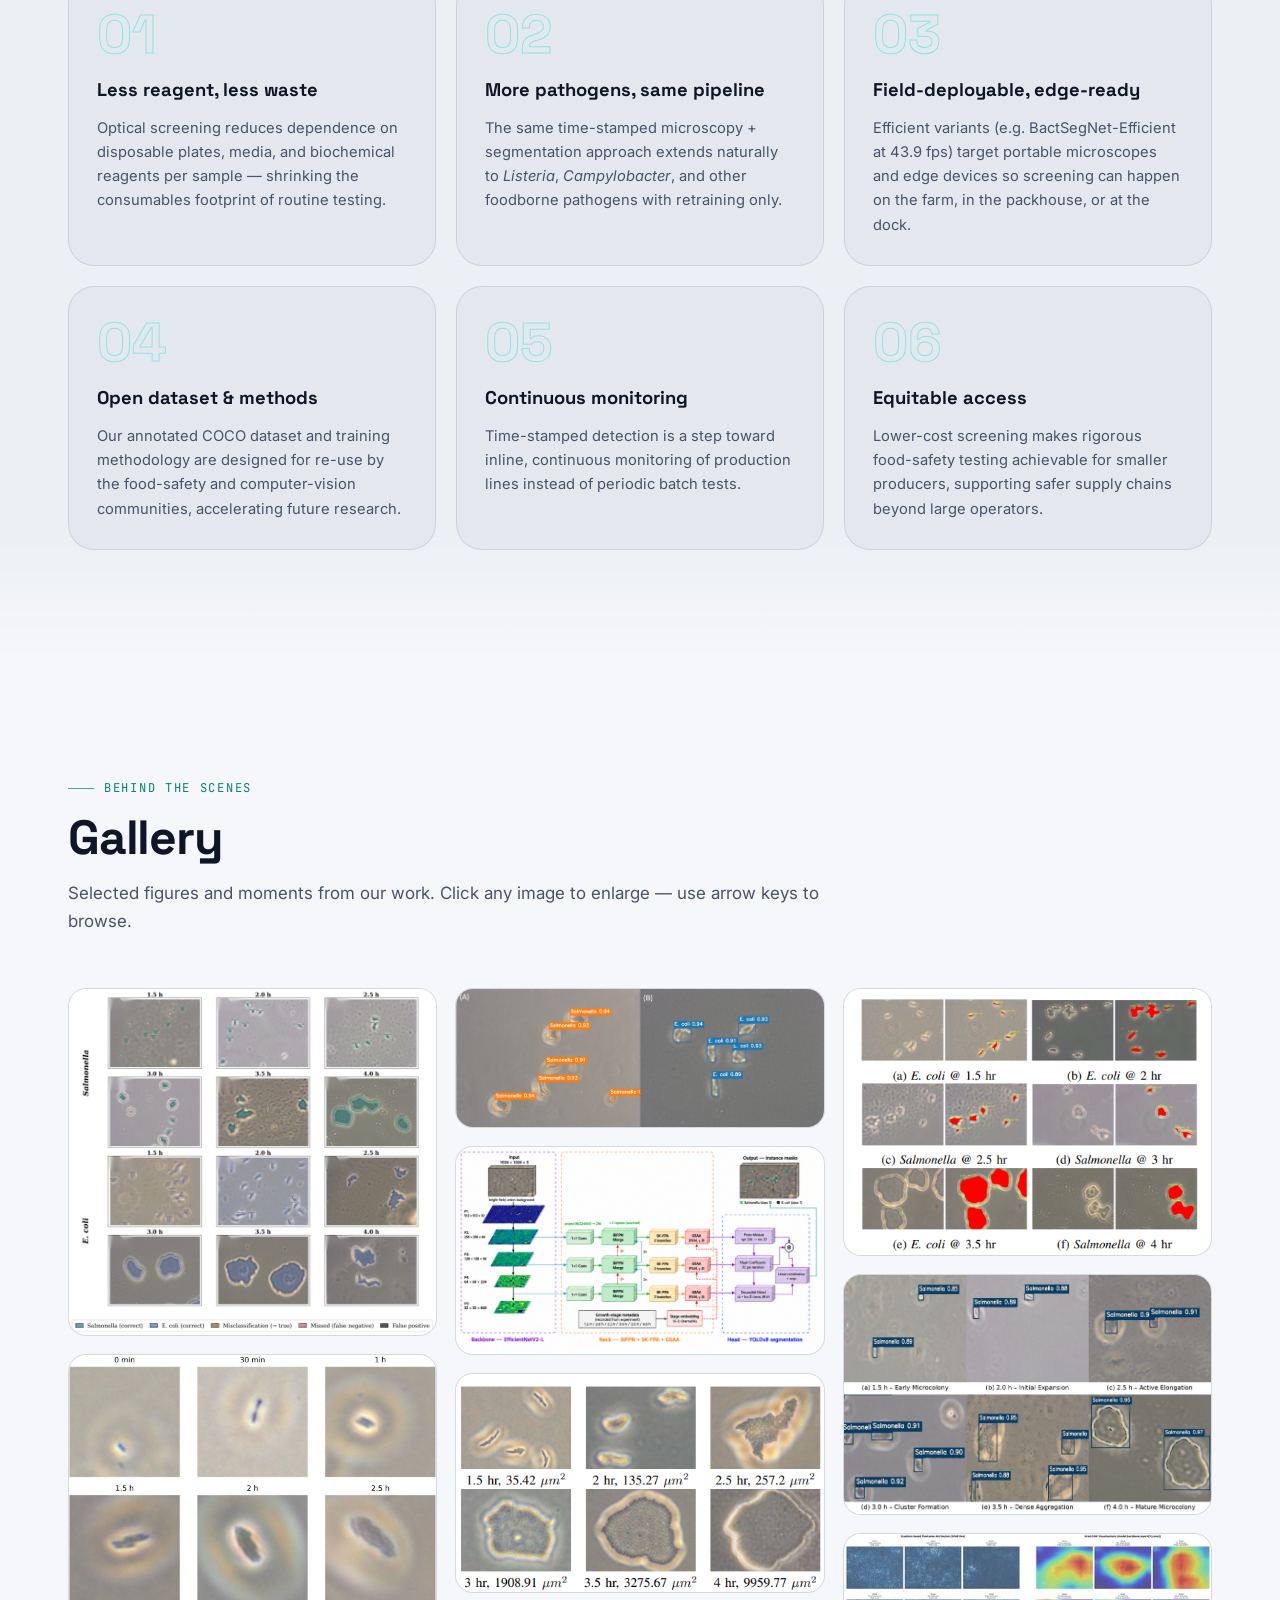
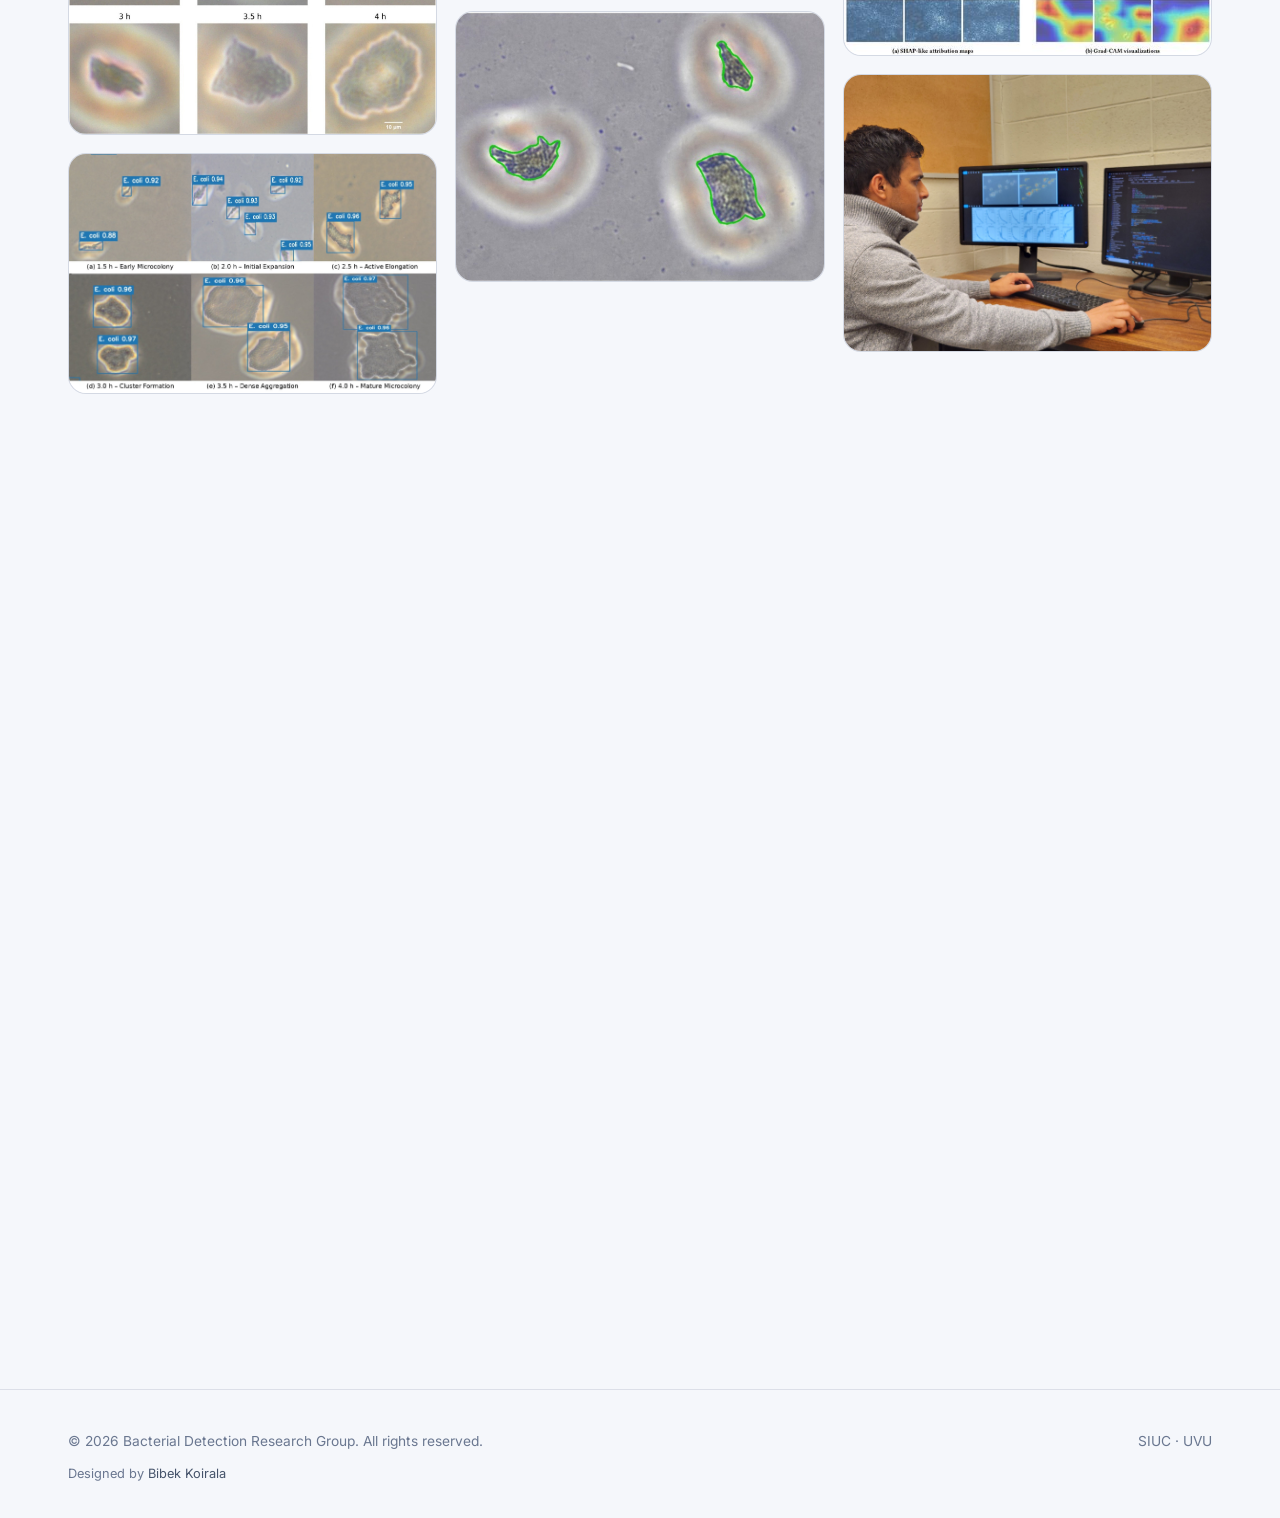
==== commit 4ac1aeee: "new design" ====
--- a/index.html
+++ b/index.html
@@ -4,102 +4,237 @@
   <meta charset="UTF-8" />
   <meta name="viewport" content="width=device-width, initial-scale=1" />
   <title>Bacterial Detection Research</title>
-  <meta name="description" content="Explainable AI and deep learning for early detection of foodborne bacterial pathogens." />
+  <meta name="description" content="Explainable AI and deep learning for early detection of foodborne bacterial pathogens — E. coli and Salmonella microcolonies detected in hours, not days." />
+  <meta name="theme-color" content="#f5f7fb" />
+  <script>try{if(localStorage.getItem("site_theme")==="dark")document.documentElement.setAttribute("data-theme","dark")}catch(e){}</script>
+  <meta property="og:title" content="Bacterial Detection Research" />
+  <meta property="og:description" content="Deep learning and explainable AI for detecting foodborne pathogens in hours, not days." />
+  <meta property="og:image" content="assets/figures/research3/ecoli-detections.jpg" />
+  <link rel="icon" href="data:image/svg+xml,%3Csvg xmlns='http://www.w3.org/2000/svg' viewBox='0 0 32 32'%3E%3Crect x='4' y='11' width='24' height='10' rx='5' fill='%232ee6d6'/%3E%3C/svg%3E" />
   <link rel="preconnect" href="https://fonts.googleapis.com">
   <link rel="preconnect" href="https://fonts.gstatic.com" crossorigin>
-  <link href="https://fonts.googleapis.com/css2?family=Inter:wght@400;500;600;700;800&family=Space+Grotesk:wght@500;600;700&display=swap" rel="stylesheet">
+  <link href="https://fonts.googleapis.com/css2?family=Inter:wght@400;500;600;700&family=JetBrains+Mono:wght@400;500;600;700&family=Space+Grotesk:wght@500;600;700&display=swap" rel="stylesheet">
   <link rel="stylesheet" href="css/style.css" />
 </head>
 <body>
   <header class="site-header">
     <div class="container nav">
       <a href="index.html" class="brand">
-        <span class="brand-dot"></span>
+        <span class="brand-mark"><svg viewBox="0 0 24 24" fill="none"><rect x="3" y="8" width="18" height="8" rx="4" fill="#2ee6d6"/><path d="M21 12c1 0 1.5-1 2-1" stroke="#2ee6d6" stroke-width="1.2" stroke-linecap="round"/></svg></span>
         <span id="brandName">Bacterial Detection Research</span>
       </a>
-      <nav class="nav-links">
+      <nav class="nav-links" aria-label="Primary">
+        <a href="#research">Research</a>
+        <a href="#explore">Explore</a>
+        <a href="phases.html">Pipeline</a>
         <a href="#team">Team</a>
-        <a href="#research">Research</a>
-        <a href="phases.html">Phases</a>
         <a href="#impact">Impact</a>
-        <a href="#future">Future</a>
+        <a href="#gallery">Gallery</a>
         <a href="#contact" class="nav-cta">Contact</a>
       </nav>
+      <div class="nav-actions">
+        <button class="theme-toggle" type="button" aria-label="Switch to dark theme" title="Switch theme">
+          <svg class="i-sun" viewBox="0 0 24 24" fill="none" stroke="currentColor" stroke-width="2" stroke-linecap="round"><circle cx="12" cy="12" r="4.2"/><path d="M12 2v2M12 20v2M4.9 4.9l1.4 1.4M17.7 17.7l1.4 1.4M2 12h2M20 12h2M4.9 19.1l1.4-1.4M17.7 6.3l1.4-1.4"/></svg>
+          <svg class="i-moon" viewBox="0 0 24 24" fill="none" stroke="currentColor" stroke-width="2" stroke-linecap="round" stroke-linejoin="round"><path d="M21 12.8A9 9 0 1 1 11.2 3a7 7 0 0 0 9.8 9.8z"/></svg>
+        </button>
+        <button class="nav-toggle" aria-label="Menu" aria-expanded="false"><span></span><span></span><span></span></button>
+      </div>
     </div>
   </header>
 
-  <section class="hero">
-    <div class="hero-bg" aria-hidden="true">
-      <span class="blob blob-1"></span>
-      <span class="blob blob-2"></span>
-      <span class="blob blob-3"></span>
-      <span class="grid-overlay"></span>
-    </div>
+  <main>
+  <!-- ============ HERO ============ -->
+  <section class="hero" aria-label="Introduction">
+    <canvas id="heroCanvas" aria-hidden="true"></canvas>
     <div class="container hero-inner">
-      <span class="hero-pill">Research · Food Safety AI</span>
-      <h1 id="siteTitle">Bacterial Detection Research</h1>
-      <p class="tagline" id="siteTagline">Explainable AI for early detection of foodborne pathogens</p>
+      <a class="hero-pill" href="#research" id="heroPill">
+        <span class="new">NEW</span><span id="heroPillText">Latest publications</span> &rarr;
+      </a>
+      <h1>
+        Spotting foodborne pathogens
+        <span class="rot-line"><span class="rotator" id="rotator">in hours, not days.</span><span class="caret" aria-hidden="true"></span></span>
+      </h1>
       <p class="intro" id="siteIntro"></p>
       <div class="hero-actions">
-        <a href="#team" class="btn btn-primary">Meet the team</a>
-        <a href="#research" class="btn btn-ghost">Explore research →</a>
-      </div>
-    </div>
-    <div class="hero-divider" aria-hidden="true">
-      <svg viewBox="0 0 1440 80" preserveAspectRatio="none">
-        <path d="M0,40 C360,90 1080,0 1440,40 L1440,80 L0,80 Z" fill="#f6f8fc"></path>
-      </svg>
-    </div>
-  </section>
-
-  <section id="team" class="reveal">
-    <div class="container">
-      <div class="section-head">
+        <a href="#research" class="btn btn-primary">Explore publications
+          <svg viewBox="0 0 24 24" fill="none" stroke="currentColor" stroke-width="2.4" stroke-linecap="round"><path d="M5 12h14M13 6l6 6-6 6"/></svg></a>
+        <a href="phases.html" class="btn btn-ghost">See the pipeline</a>
+      </div>
+    </div>
+    <div class="hero-hint" aria-hidden="true"><span class="dot"></span>Live detector · <span id="heroHudCount">0</span> cells in lens · move / click to inoculate</div>
+    <a href="#stats" class="scroll-cue" aria-label="Scroll down"></a>
+  </section>
+
+  <!-- ============ STATS ============ -->
+  <section class="stats" id="stats" aria-label="Key numbers">
+    <div class="container">
+      <div class="stats-grid">
+        <div class="stat">
+          <div class="stat-value" data-count="5" id="statPubs">0</div>
+          <div class="stat-label">peer-reviewed publications</div>
+        </div>
+        <div class="stat">
+          <div class="stat-value" data-count="14318">0</div>
+          <div class="stat-label">expert-verified colony instances</div>
+        </div>
+        <div class="stat">
+          <div class="stat-value" data-count="0.987" data-decimals="3">0</div>
+          <div class="stat-label">best detection mAP@50</div>
+        </div>
+        <div class="stat">
+          <div class="stat-value" data-count="2" data-suffix=" h">0</div>
+          <div class="stat-label">earliest reliable Salmonella detection</div>
+        </div>
+      </div>
+    </div>
+  </section>
+
+  <!-- ============ RESEARCH ============ -->
+  <section id="research">
+    <div class="container">
+      <div class="section-head reveal">
+        <span class="eyebrow">Publications</span>
+        <h2 class="section-title">Research that moves <span class="grad-text">from slide to screen</span></h2>
+        <p class="section-sub">
+          Peer-reviewed work on microcolony detection, instance segmentation, and explainable AI —
+          filter by topic, search, or jump along the timeline.
+        </p>
+      </div>
+
+      <div class="pub-timeline reveal" aria-label="Publication timeline">
+        <div class="pub-timeline-track" id="pubTimeline"></div>
+      </div>
+
+      <div class="pub-toolbar reveal">
+        <div class="chip-filters" id="pubFilters" role="toolbar" aria-label="Filter publications"></div>
+        <label class="search">
+          <svg viewBox="0 0 24 24" fill="none" stroke="currentColor" stroke-width="2.2" stroke-linecap="round"><circle cx="11" cy="11" r="7"/><path d="m20 20-3.5-3.5"/></svg>
+          <input type="search" id="pubSearch" placeholder="Search titles, authors, methods…" aria-label="Search publications">
+        </label>
+      </div>
+
+      <div class="research-grid stagger" id="researchGrid"></div>
+    </div>
+  </section>
+
+  <!-- ============ EXPLORE ============ -->
+  <section id="explore" class="alt-bg">
+    <div class="container">
+      <div class="section-head reveal">
+        <span class="eyebrow">Interactive</span>
+        <h2 class="section-title">Watch a microcolony grow</h2>
+        <p class="section-sub">
+          Real 60&times; microscopy frames from our dataset. Scrub through incubation time and switch species
+          or background — this is exactly what our models learn to find.
+        </p>
+      </div>
+
+      <div class="growth reveal">
+        <div class="growth-stage" id="growthStage">
+          <div class="growth-hud" id="growthHud"><b>E. coli</b> · 2.0 h · plain</div>
+        </div>
+        <div class="growth-controls">
+          <h3 id="growthTitle">2.0 hours of incubation</h3>
+          <p id="growthDesc">Early microcolonies are small and low-contrast — the hardest stage to detect, and the most valuable.</p>
+          <div class="toggle-row">
+            <div class="segmented" role="tablist" aria-label="Species" id="growthSpecies">
+              <button class="seg-btn active" data-v="ecoli">E.&nbsp;coli</button>
+              <button class="seg-btn" data-v="salm">Salmonella</button>
+            </div>
+            <div class="segmented" role="tablist" aria-label="Background" id="growthBg">
+              <button class="seg-btn active" data-v="p">Plain</button>
+              <button class="seg-btn" data-v="o">Onion</button>
+            </div>
+          </div>
+          <div class="range-wrap">
+            <input type="range" class="timeline" id="growthRange" min="0" max="4" step="1" value="0" aria-label="Incubation time">
+            <div class="range-ticks" id="growthTicks"><span>2h</span><span>2.5h</span><span>3h</span><span>3.5h</span><span>4h</span></div>
+          </div>
+          <button class="btn btn-ghost btn-sm play-btn" id="growthPlay">
+            <svg viewBox="0 0 24 24" fill="currentColor"><path d="M7 5v14l12-7z"/></svg><span>Play time-lapse</span>
+          </button>
+        </div>
+      </div>
+
+      <div class="section-head reveal" style="margin-top:110px">
+        <span class="eyebrow">Why speed matters</span>
+        <h2 class="section-title">Hours, not days</h2>
+        <p class="section-sub">Conventional culture-based confirmation of Salmonella takes several days. Our microscopy + deep-learning pipeline flags microcolonies after a couple of hours of incubation.</p>
+      </div>
+      <div class="race">
+        <div class="race-row">
+          <div class="race-label">Culture-based testing<small>enrichment, plating, biochemical confirmation</small></div>
+          <div class="race-track"><div class="race-bar slow"></div></div>
+          <div class="race-time"><strong>5–7</strong> days</div>
+        </div>
+        <div class="race-row">
+          <div class="race-label">Our AI pipeline<small>phase-contrast imaging + detection model</small></div>
+          <div class="race-track"><div class="race-bar fast"></div></div>
+          <div class="race-time"><strong>~2</strong> hours</div>
+        </div>
+      </div>
+
+      <div class="section-head reveal" style="margin-top:110px">
+        <span class="eyebrow">Results explorer</span>
+        <h2 class="section-title">Compare model architectures</h2>
+        <p class="section-sub" id="explorerSub">Pick a metric to re-rank every architecture we benchmarked.</p>
+      </div>
+      <div class="explorer reveal" id="explorer"></div>
+    </div>
+  </section>
+
+  <!-- ============ PIPELINE ============ -->
+  <section id="pipeline">
+    <div class="container">
+      <div class="section-head center reveal">
+        <span class="eyebrow">Pipeline</span>
+        <h2 class="section-title">From microscope to model</h2>
+        <p class="section-sub">Five phases turn a petri dish into a prediction. Click any phase to explore it in depth.</p>
+      </div>
+      <div class="pipeline stagger">
+        <a href="phases.html#phase-collection" class="pipe-step">
+          <div class="pipe-icon"><span class="pipe-num">1</span><svg viewBox="0 0 24 24" fill="none" stroke="currentColor" stroke-width="1.8" stroke-linecap="round" stroke-linejoin="round"><path d="M6 18h8M3 22h18M14 22a7 7 0 1 0 0-14h-1M9 14h2M9 12a2 2 0 0 1-2-2V6h6v4a2 2 0 0 1-2 2zM12 6V3a1 1 0 0 0-1-1H9a1 1 0 0 0-1 1v3"/></svg></div>
+          <div><h4>Data collection</h4><p>Time-stamped 60&times; microscopy, plain &amp; onion backgrounds</p></div>
+        </a>
+        <a href="phases.html#phase-annotation" class="pipe-step">
+          <div class="pipe-icon"><span class="pipe-num">2</span><svg viewBox="0 0 24 24" fill="none" stroke="currentColor" stroke-width="1.8" stroke-linecap="round" stroke-linejoin="round"><path d="M12 19l7-7 3 3-7 7-3-3z"/><path d="M18 13l-1.5-7.5L2 2l3.5 14.5L13 18l5-5z"/><path d="M2 2l7.586 7.586"/><circle cx="11" cy="11" r="2"/></svg></div>
+          <div><h4>Annotation</h4><p>Expert polygon masks for every colony</p></div>
+        </a>
+        <a href="phases.html#phase-preparation" class="pipe-step">
+          <div class="pipe-icon"><span class="pipe-num">3</span><svg viewBox="0 0 24 24" fill="none" stroke="currentColor" stroke-width="1.8" stroke-linecap="round" stroke-linejoin="round"><ellipse cx="12" cy="5" rx="9" ry="3"/><path d="M21 12c0 1.66-4 3-9 3s-9-1.34-9-3"/><path d="M3 5v14c0 1.66 4 3 9 3s9-1.34 9-3V5"/></svg></div>
+          <div><h4>Data preparation</h4><p>COCO-format polygons, boxes and splits</p></div>
+        </a>
+        <a href="phases.html#phase-model" class="pipe-step">
+          <div class="pipe-icon"><span class="pipe-num">4</span><svg viewBox="0 0 24 24" fill="none" stroke="currentColor" stroke-width="1.8" stroke-linecap="round" stroke-linejoin="round"><rect x="4" y="4" width="16" height="16" rx="2"/><rect x="9" y="9" width="6" height="6"/><path d="M9 1v3M15 1v3M9 20v3M15 20v3M20 9h3M20 14h3M1 9h3M1 14h3"/></svg></div>
+          <div><h4>Model training</h4><p>YOLOv8, Mask R-CNN, SAM, DINO, BactSegNet</p></div>
+        </a>
+        <a href="phases.html#phase-inference" class="pipe-step">
+          <div class="pipe-icon"><span class="pipe-num">5</span><svg viewBox="0 0 24 24" fill="none" stroke="currentColor" stroke-width="1.8" stroke-linecap="round" stroke-linejoin="round"><path d="M3 7V5a2 2 0 0 1 2-2h2M17 3h2a2 2 0 0 1 2 2v2M21 17v2a2 2 0 0 1-2 2h-2M7 21H5a2 2 0 0 1-2-2v-2"/><rect x="7" y="9" width="10" height="6" rx="3"/></svg></div>
+          <div><h4>Inference</h4><p>Detect, segment and classify — in seconds</p></div>
+        </a>
+      </div>
+      <div style="text-align:center" class="reveal">
+        <a href="phases.html" class="btn btn-primary">Walk through every phase &rarr;</a>
+      </div>
+    </div>
+  </section>
+
+  <!-- ============ TEAM ============ -->
+  <section id="team" class="alt-bg">
+    <div class="container">
+      <div class="section-head reveal">
         <span class="eyebrow">Our researchers</span>
         <h2 class="section-title">Meet the team</h2>
-        <p class="section-sub">Researchers across computing and agricultural sciences advancing AI for food safety.</p>
-      </div>
-      <div class="members-row" id="membersGrid"></div>
-    </div>
-  </section>
-
-  <section id="research" class="alt-bg reveal">
-    <div class="container">
-      <div class="section-head">
-        <span class="eyebrow">Publications</span>
-        <h2 class="section-title">Research</h2>
-        <p class="section-sub">
-          Published and in-progress work on bacterial detection in microscopy imaging, combining
-          deep learning, instance segmentation, and explainable-AI methods.
-        </p>
-      </div>
-      <div class="research-grid" id="researchGrid"></div>
-    </div>
-  </section>
-
-  <section id="phases-preview" class="reveal" style="background:#fff;">
-    <div class="container">
-      <div class="section-head" style="text-align:center;">
-        <span class="eyebrow">Pipeline</span>
-        <h2 class="section-title">Phases of our work</h2>
-        <p class="section-sub">From microscope to model — explore each phase of our pipeline.</p>
-      </div>
-      <div class="phases-pill-row">
-        <a href="phases.html#phase-collection" class="phase-pill"><span class="phase-num">1</span> Data Collection</a>
-        <a href="phases.html#phase-annotation" class="phase-pill"><span class="phase-num">2</span> Annotation</a>
-        <a href="phases.html#phase-preparation" class="phase-pill"><span class="phase-num">3</span> Data Preparation</a>
-        <a href="phases.html#phase-model" class="phase-pill"><span class="phase-num">4</span> Model Training</a>
-        <a href="phases.html#phase-inference" class="phase-pill"><span class="phase-num">5</span> Inference</a>
-      </div>
-      <div style="text-align:center;">
-        <a href="phases.html" class="btn btn-primary">Walk through every phase →</a>
-      </div>
-    </div>
-  </section>
-
-  <section id="impact" class="reveal">
-    <div class="container">
-      <div class="section-head">
+        <p class="section-sub">Researchers across computing and agricultural sciences at SIUC and UVU, advancing AI for food safety.</p>
+      </div>
+      <div class="members-row stagger" id="membersGrid"></div>
+    </div>
+  </section>
+
+  <!-- ============ IMPACT ============ -->
+  <section id="impact">
+    <div class="container">
+      <div class="section-head reveal">
         <span class="eyebrow">Why it matters</span>
         <h2 class="section-title">Impact</h2>
         <p class="section-sub">
@@ -107,24 +242,24 @@
           Our work is built to be useful at the points where decisions are actually made.
         </p>
       </div>
-      <div class="impact-grid">
+      <div class="impact-grid stagger">
         <div class="impact-card">
-          <div class="impact-icon">⏱</div>
+          <div class="impact-icon"><svg viewBox="0 0 24 24" fill="none" stroke="currentColor" stroke-width="2" stroke-linecap="round"><circle cx="12" cy="13" r="8"/><path d="M12 9v4l2 2M9 2h6"/></svg></div>
           <h3>Hours, not days</h3>
-          <p>Traditional culture-based screening takes 5–7 days. Our deep-learning pipeline flags likely-positive samples within hours of imaging, so producers can act before product ships.</p>
+          <p>Traditional culture-based screening takes days. Our deep-learning pipeline flags likely-positive samples within hours of imaging, so producers can act before product ships.</p>
         </div>
         <div class="impact-card">
-          <div class="impact-icon">🛡</div>
+          <div class="impact-icon"><svg viewBox="0 0 24 24" fill="none" stroke="currentColor" stroke-width="2" stroke-linecap="round" stroke-linejoin="round"><path d="M12 22s8-4 8-10V5l-8-3-8 3v7c0 6 8 10 8 10z"/><path d="m9 12 2 2 4-4"/></svg></div>
           <h3>Safer food supply</h3>
           <p>Early E.&nbsp;coli and Salmonella detection helps prevent foodborne illness outbreaks and the recalls, hospitalizations, and economic losses that follow them.</p>
         </div>
         <div class="impact-card">
-          <div class="impact-icon">🔍</div>
+          <div class="impact-icon"><svg viewBox="0 0 24 24" fill="none" stroke="currentColor" stroke-width="2" stroke-linecap="round"><path d="M1 12s4-8 11-8 11 8 11 8-4 8-11 8-11-8-11-8z"/><circle cx="12" cy="12" r="3"/></svg></div>
           <h3>Transparent decisions</h3>
           <p>Explainable AI (Grad-CAM, SHAP, LIME) shows <em>why</em> the model flagged a sample — a prerequisite for adoption in regulated food-safety workflows.</p>
         </div>
         <div class="impact-card">
-          <div class="impact-icon">🌾</div>
+          <div class="impact-icon"><svg viewBox="0 0 24 24" fill="none" stroke="currentColor" stroke-width="2" stroke-linecap="round" stroke-linejoin="round"><path d="M2 22 16 8M3.47 12.53 5 11l1.53 1.53a3.5 3.5 0 0 1 0 4.94L5 19l-1.53-1.53a3.5 3.5 0 0 1 0-4.94zM7.47 8.53 9 7l1.53 1.53a3.5 3.5 0 0 1 0 4.94L9 15l-1.53-1.53a3.5 3.5 0 0 1 0-4.94zM11.47 4.53 13 3l1.53 1.53a3.5 3.5 0 0 1 0 4.94L13 11l-1.53-1.53a3.5 3.5 0 0 1 0-4.94zM20 2h2v2a4 4 0 0 1-4 4h-2V6a4 4 0 0 1 4-4z"/></svg></div>
           <h3>Real agricultural pipelines</h3>
           <p>Validated against onion-mixture backgrounds and multi-pathogen co-contamination — conditions that mirror actual produce-processing environments.</p>
         </div>
@@ -132,9 +267,10 @@
     </div>
   </section>
 
-  <section id="future" class="alt-bg reveal">
-    <div class="container">
-      <div class="section-head">
+  <!-- ============ FUTURE ============ -->
+  <section id="future" class="alt-bg">
+    <div class="container">
+      <div class="section-head reveal">
         <span class="eyebrow">What's next</span>
         <h2 class="section-title">Sustainability &amp; future use</h2>
         <p class="section-sub">
@@ -142,73 +278,53 @@
           environmental footprint of routine food-safety testing.
         </p>
       </div>
-      <div class="future-grid">
-        <div class="future-card">
-          <div class="future-num">01</div>
-          <h3>Less reagent, less waste</h3>
-          <p>Optical screening reduces dependence on disposable plates, media, and biochemical reagents per sample — shrinking the consumables footprint of routine testing.</p>
-        </div>
-        <div class="future-card">
-          <div class="future-num">02</div>
-          <h3>More pathogens, same pipeline</h3>
-          <p>The same time-stamped microscopy + segmentation approach extends naturally to <em>Listeria</em>, <em>Campylobacter</em>, and other foodborne pathogens with retraining only.</p>
-        </div>
-        <div class="future-card">
-          <div class="future-num">03</div>
-          <h3>Field-deployable, edge-ready</h3>
-          <p>Lightweight model variants (ResNet&nbsp;DS) target portable microscopes and edge devices so screening can happen on the farm, in the packhouse, or at the dock.</p>
-        </div>
-        <div class="future-card">
-          <div class="future-num">04</div>
-          <h3>Open dataset &amp; methods</h3>
-          <p>Our annotated COCO dataset and training methodology are designed for re-use by the food-safety and computer-vision communities, accelerating future research.</p>
-        </div>
-        <div class="future-card">
-          <div class="future-num">05</div>
-          <h3>Continuous monitoring</h3>
-          <p>Time-stamped detection is a step toward inline, continuous monitoring of production lines instead of periodic batch tests.</p>
-        </div>
-        <div class="future-card">
-          <div class="future-num">06</div>
-          <h3>Equitable access</h3>
-          <p>Lower-cost screening makes rigorous food-safety testing achievable for smaller producers, supporting safer supply chains beyond large operators.</p>
-        </div>
-      </div>
-    </div>
-  </section>
-
-  <section id="gallery" class="reveal">
-    <div class="container">
-      <div class="section-head">
+      <div class="future-grid stagger">
+        <div class="future-card"><div class="future-num">01</div><h3>Less reagent, less waste</h3><p>Optical screening reduces dependence on disposable plates, media, and biochemical reagents per sample — shrinking the consumables footprint of routine testing.</p></div>
+        <div class="future-card"><div class="future-num">02</div><h3>More pathogens, same pipeline</h3><p>The same time-stamped microscopy + segmentation approach extends naturally to <em>Listeria</em>, <em>Campylobacter</em>, and other foodborne pathogens with retraining only.</p></div>
+        <div class="future-card"><div class="future-num">03</div><h3>Field-deployable, edge-ready</h3><p>Efficient variants (e.g. BactSegNet-Efficient at 43.9 fps) target portable microscopes and edge devices so screening can happen on the farm, in the packhouse, or at the dock.</p></div>
+        <div class="future-card"><div class="future-num">04</div><h3>Open dataset &amp; methods</h3><p>Our annotated COCO dataset and training methodology are designed for re-use by the food-safety and computer-vision communities, accelerating future research.</p></div>
+        <div class="future-card"><div class="future-num">05</div><h3>Continuous monitoring</h3><p>Time-stamped detection is a step toward inline, continuous monitoring of production lines instead of periodic batch tests.</p></div>
+        <div class="future-card"><div class="future-num">06</div><h3>Equitable access</h3><p>Lower-cost screening makes rigorous food-safety testing achievable for smaller producers, supporting safer supply chains beyond large operators.</p></div>
+      </div>
+    </div>
+  </section>
+
+  <!-- ============ GALLERY ============ -->
+  <section id="gallery">
+    <div class="container">
+      <div class="section-head reveal">
         <span class="eyebrow">Behind the scenes</span>
         <h2 class="section-title">Gallery</h2>
-        <p class="section-sub">Selected figures and moments from our work.</p>
+        <p class="section-sub">Selected figures and moments from our work. Click any image to enlarge — use arrow keys to browse.</p>
       </div>
       <div class="gallery-grid" id="galleryGrid"></div>
     </div>
   </section>
 
-  <section id="contact" class="alt-bg reveal" style="padding: 64px 0;">
-    <div class="container">
-      <div class="section-head">
-        <span class="eyebrow">Get in touch</span>
-        <h2 class="section-title">Contact</h2>
-        <p class="section-sub">Reach any of the researchers via the email shown on their team card above.</p>
-      </div>
-      <div style="display:flex; justify-content:center; align-items:center; gap: 36px; flex-wrap: wrap;">
-        <img src="assets/images/usda-nifa-logo.png" alt="USDA NIFA" style="max-height: 90px; width:auto; opacity:.95;">
-        <div style="color: var(--text-soft); max-width: 480px; font-size:.95rem;">
-          This work is supported by the United States Department of Agriculture, National Institute of Food
+  <!-- ============ CONTACT ============ -->
+  <section id="contact" style="padding-top:40px">
+    <div class="container">
+      <div class="contact-card reveal">
+        <div>
+          <span class="eyebrow">Get in touch</span>
+          <h2 class="section-title">Let's make food safer, faster.</h2>
+          <p class="section-sub">Interested in collaborating, using our dataset, or learning more? Reach any of the researchers directly.</p>
+          <div class="contact-list" id="contactList"></div>
+        </div>
+        <div class="funding">
+          <img src="assets/images/usda-nifa-logo.png" alt="USDA NIFA" width="893" height="372" loading="lazy">
+          <p>This work is supported by the United States Department of Agriculture, National Institute of Food
           and Agriculture (USDA-NIFA), through the Capacity Building Grants for Non-Land-Grant Colleges
-          of Agriculture, Grant Number 2024-70001-43667 (Proposal No. 2024-02854).
-        </div>
-      </div>
-    </div>
-  </section>
+          of Agriculture, Grant Number 2024-70001-43667 (Proposal No. 2024-02854).</p>
+        </div>
+      </div>
+    </div>
+  </section>
+  </main>
 
   <footer class="site-footer">
     <div class="container footer-row">
-      <div>&copy; <span id="year"></span> Bacterial Detection Researchers. All rights reserved.</div>
+      <div>&copy; <span id="year"></span> Bacterial Detection Research Group. All rights reserved.</div>
       <div>SIUC · UVU</div>
     </div>
     <div class="container">
@@ -218,6 +334,8 @@
 
   <script src="js/data.js"></script>
   <script src="js/storage.js"></script>
+  <script src="js/ui.js"></script>
+  <script src="js/hero.js"></script>
   <script src="js/main.js"></script>
 </body>
 </html>
--- a/css/style.css
+++ b/css/style.css
@@ -1,1364 +1,960 @@
+/* =====================================================================
+   Bacterial Detection Research — site styles
+   Dark "microscope lab" theme with bioluminescent accents.
+   ===================================================================== */
 
 :root {
-  --bg: #0a0f1f;
-  --bg-soft: #0f172a;
-  --surface: #ffffff;
-  --surface-2: #f6f8fc;
-  --surface-3: #eef2f9;
-  --text: #0f172a;
-  --text-soft: #475569;
-  --muted: #94a3b8;
-
-  --brand-1: #6366f1;   /* indigo */
-  --brand-2: #06b6d4;   /* cyan   */
-  --brand-3: #14b8a6;   /* teal   */
-  --accent: #6366f1;
-  --danger: #dc2626;
-
-  --border: #e6e9f1;
-  --shadow-sm: 0 4px 14px rgba(15, 23, 42, 0.06);
-  --shadow: 0 14px 40px rgba(15, 23, 42, 0.10);
-  --shadow-lg: 0 30px 70px rgba(15, 23, 42, 0.18);
-
-  --radius: 16px;
-  --radius-sm: 10px;
-  --radius-lg: 22px;
-
+  /* ---------- Light theme (default) ---------- */
+  color-scheme: light;
+  --bg: #f5f7fb;
+  --bg-2: #ffffff;
+  --bg-3: #edf1f7;
+  --surface: rgba(20, 40, 80, 0.035);
+  --surface-2: rgba(20, 40, 80, 0.065);
+  --surface-solid: #ffffff;
+  --border: rgba(20, 40, 80, 0.11);
+  --border-strong: rgba(20, 40, 80, 0.2);
+
+  --text: #0d1526;
+  --text-soft: #46546b;
+  --muted: #6a7790;
+
+  --cyan: #12c4b4;
+  --cyan-2: #1a9fe0;
+  --lime: #9be33b;
+  --violet: #7c66f2;
+  --amber: #f0a020;
+  --rose: #ef4f73;
+  --accent-ink: #0a8278;       /* accent colour for text — AA on light bg */
+  --tag-ink: #5a46d4;
+  --on-grad: #ffffff;
+
+  --ecoli: #12c4b4;
+  --salm: #f0a020;
+
+  --grad: linear-gradient(120deg, #0fb3a4 0%, #1690d8 48%, #7259ee 100%);
+  --grad-warm: linear-gradient(120deg, var(--amber), var(--rose));
+
+  --glass: rgba(255, 255, 255, 0.72);
+  --glass-strong: rgba(255, 255, 255, 0.9);
+  --card-bg: linear-gradient(180deg, #ffffff, #fbfcfe);
+  --cover-fade: linear-gradient(180deg, transparent 60%, rgba(10, 20, 40, .18));
+  --hero-veil: radial-gradient(ellipse 70% 60% at 30% 50%, rgba(245, 247, 251, .85), transparent 70%);
+  --alt-tint: rgba(20, 40, 80, .035);
+  --bar-track: rgba(20, 40, 80, .06);
+
+  --shadow: 0 22px 50px -26px rgba(15, 30, 60, 0.28);
+  --glow: 0 0 0 1px rgba(10, 130, 120, .3), 0 16px 40px -14px rgba(10, 130, 120, .35);
+
+  --radius: 18px;
+  --radius-sm: 12px;
+  --radius-lg: 26px;
   --container: 1200px;
-  --transition: 220ms cubic-bezier(.2,.6,.2,1);
-  --font-sans: "Inter", -apple-system, BlinkMacSystemFont, "Segoe UI", Roboto, sans-serif;
+  --ease: cubic-bezier(.2, .7, .2, 1);
+
+  --font-sans: "Inter", system-ui, -apple-system, "Segoe UI", Roboto, sans-serif;
   --font-display: "Space Grotesk", "Inter", sans-serif;
-}
-
-* { box-sizing: border-box; }
-
-html, body {
-  margin: 0;
-  padding: 0;
+  --font-mono: "JetBrains Mono", ui-monospace, SFMono-Regular, Consolas, monospace;
+}
+
+/* ---------- Dark theme ---------- */
+:root[data-theme="dark"], .force-dark, .gen-cover {
+  color-scheme: dark;
+  --bg: #060a13;
+  --bg-2: #0a101d;
+  --bg-3: #0e1626;
+  --surface: rgba(148, 178, 230, 0.05);
+  --surface-2: rgba(148, 178, 230, 0.08);
+  --surface-solid: #0f1829;
+  --border: rgba(148, 178, 230, 0.13);
+  --border-strong: rgba(148, 178, 230, 0.26);
+
+  --text: #e8eef8;
+  --text-soft: #a3b3cc;
+  --muted: #6d7f9b;
+
+  --cyan: #2ee6d6;
+  --cyan-2: #22b8f0;
+  --lime: #b4f25c;
+  --violet: #9d8cff;
+  --amber: #ffb84d;
+  --rose: #ff6b8b;
+  --accent-ink: #2ee6d6;
+  --tag-ink: #c6bdff;
+  --on-grad: #04121a;
+
+  --ecoli: #2ee6d6;
+  --salm: #ffb84d;
+
+  --grad: linear-gradient(120deg, #2ee6d6 0%, #22b8f0 45%, #9d8cff 100%);
+
+  --glass: rgba(6, 10, 19, 0.72);
+  --glass-strong: rgba(10, 16, 29, 0.88);
+  --card-bg: linear-gradient(180deg, rgba(20, 30, 50, .7), rgba(10, 16, 29, .7));
+  --cover-fade: linear-gradient(180deg, transparent 50%, rgba(10, 16, 29, .9));
+  --hero-veil: radial-gradient(ellipse 70% 60% at 30% 50%, rgba(6, 10, 19, .75), transparent 70%);
+  --alt-tint: rgba(14, 22, 38, .55);
+  --bar-track: rgba(148, 178, 230, .06);
+
+  --shadow: 0 20px 50px -20px rgba(0, 0, 0, 0.7);
+  --glow: 0 0 0 1px rgba(46, 230, 214, .35), 0 10px 40px -10px rgba(46, 230, 214, .45);
+}
+
+*, *::before, *::after { box-sizing: border-box; }
+
+html { scroll-behavior: smooth; scroll-padding-top: 84px; }
+html, body { margin: 0; padding: 0; }
+body {
   font-family: var(--font-sans);
   color: var(--text);
-  background: var(--surface-2);
+  background: var(--bg);
+  line-height: 1.65;
   -webkit-font-smoothing: antialiased;
-  line-height: 1.6;
-}
-
-html { scroll-behavior: smooth; }
-
-a { color: var(--accent); text-decoration: none; }
-a:hover { text-decoration: underline; }
-
+  overflow-x: hidden;
+}
+body::before {
+  /* faint microscope-slide grain */
+  content: ""; position: fixed; inset: 0; pointer-events: none; z-index: 0;
+  background:
+    radial-gradient(1200px 600px at 85% -10%, rgba(157, 140, 255, .08), transparent 60%),
+    radial-gradient(900px 500px at -10% 30%, rgba(46, 230, 214, .06), transparent 60%);
+}
+main, section, footer, header, nav { position: relative; z-index: 1; }
+
+a { color: var(--accent-ink); text-decoration: none; }
+a:hover { color: var(--text); }
 img { max-width: 100%; display: block; }
-
-.container {
-  max-width: var(--container);
-  margin: 0 auto;
-  padding: 0 28px;
+button { font: inherit; color: inherit; }
+::selection { background: rgba(46, 230, 214, .3); color: #fff; }
+
+:focus-visible { outline: 2px solid var(--cyan); outline-offset: 3px; border-radius: 6px; }
+
+.container { max-width: var(--container); margin: 0 auto; padding: 0 28px; }
+@media (max-width: 600px) { .container { padding: 0 16px; } }
+
+.grad-text {
+  background: var(--grad);
+  -webkit-background-clip: text; background-clip: text;
+  color: transparent;
+}
+.mono { font-family: var(--font-mono); }
+
+/* ===== Scroll progress ===== */
+.scroll-progress {
+  position: fixed; top: 0; left: 0; height: 3px; width: 100%;
+  transform-origin: 0 50%; transform: scaleX(0);
+  background: var(--grad); z-index: 100;
+  box-shadow: 0 0 12px rgba(46, 230, 214, .6);
 }
 
 /* ===== Header / Nav ===== */
 .site-header {
-  position: sticky; top: 0; z-index: 50;
-  background: rgba(255, 255, 255, 0.78);
-  backdrop-filter: saturate(180%) blur(16px);
-  -webkit-backdrop-filter: saturate(180%) blur(16px);
-  border-bottom: 1px solid rgba(15, 23, 42, 0.06);
-}
-.nav {
-  display: flex; align-items: center; justify-content: space-between;
-  height: 70px;
-}
+  position: sticky; top: 0; z-index: 60;
+  transition: background .3s, border-color .3s, backdrop-filter .3s;
+  border-bottom: 1px solid transparent;
+}
+.site-header.scrolled {
+  background: var(--glass);
+  backdrop-filter: blur(18px) saturate(160%);
+  -webkit-backdrop-filter: blur(18px) saturate(160%);
+  border-bottom-color: var(--border);
+}
+.nav { display: flex; align-items: center; justify-content: space-between; height: 72px; gap: 16px; }
 .brand {
   display: flex; align-items: center; gap: 12px;
-  font-family: var(--font-display);
-  font-weight: 700; font-size: 1.05rem; letter-spacing: -0.01em;
-  color: var(--text);
-}
-.brand:hover { text-decoration: none; }
-.brand-dot {
-  width: 32px; height: 32px;
-  border-radius: 10px;
-  background: linear-gradient(135deg, var(--brand-1), var(--brand-2));
-  box-shadow: 0 4px 12px rgba(99, 102, 241, 0.35);
-  position: relative;
-}
-.brand-dot::after {
-  content: ""; position: absolute; inset: 6px;
-  border-radius: 6px;
-  background: radial-gradient(circle at 30% 30%, rgba(255,255,255,0.85), transparent 60%);
-}
-.nav-links { display: flex; gap: 28px; align-items: center; }
+  font-family: var(--font-display); font-weight: 700; font-size: 1.02rem;
+  color: var(--text); letter-spacing: -0.01em; white-space: nowrap;
+}
+.brand:hover { color: var(--text); }
+.brand-mark {
+  width: 34px; height: 34px; flex: none; border-radius: 11px;
+  display: grid; place-items: center;
+  background: radial-gradient(circle at 30% 30%, rgba(46,230,214,.35), rgba(157,140,255,.15));
+  border: 1px solid rgba(46, 230, 214, .4);
+  box-shadow: 0 0 20px -4px rgba(46, 230, 214, .6);
+}
+.brand-mark svg { width: 20px; height: 20px; animation: wobble 6s ease-in-out infinite; }
+@keyframes wobble { 0%,100% { transform: rotate(-8deg); } 50% { transform: rotate(10deg) scale(1.05); } }
+
+.nav-links { display: flex; align-items: center; gap: 4px; margin-left: auto; }
 .nav-links a {
-  color: var(--text-soft);
-  font-weight: 500; font-size: 0.95rem;
-  position: relative;
-  transition: color var(--transition);
-}
-.nav-links a:not(.nav-cta):hover { color: var(--text); text-decoration: none; }
-.nav-links a:not(.nav-cta)::after {
-  content: ""; position: absolute; left: 0; right: 0; bottom: -6px;
-  height: 2px; background: linear-gradient(90deg, var(--brand-1), var(--brand-2));
-  transform: scaleX(0); transform-origin: left;
-  transition: transform var(--transition);
-  border-radius: 2px;
-}
-.nav-links a:not(.nav-cta):hover::after { transform: scaleX(1); }
-.nav-links .nav-cta {
-  background: linear-gradient(135deg, var(--brand-1), var(--brand-2));
-  color: #fff;
-  padding: 10px 18px;
-  border-radius: 999px;
-  font-weight: 600;
-  box-shadow: 0 8px 20px rgba(99, 102, 241, 0.35);
-  transition: transform var(--transition), box-shadow var(--transition);
-}
-.nav-links .nav-cta:hover {
-  text-decoration: none;
-  transform: translateY(-1px);
-  box-shadow: 0 12px 28px rgba(99, 102, 241, 0.45);
+  position: relative; padding: 8px 14px; border-radius: 999px;
+  color: var(--text-soft); font-size: .92rem; font-weight: 500;
+  transition: color .2s, background .2s;
+}
+.nav-links a:hover { color: var(--text); background: var(--surface-2); }
+.nav-links a.active { color: var(--text); }
+.nav-links a.active::after {
+  content: ""; position: absolute; left: 50%; bottom: 2px; width: 5px; height: 5px;
+  border-radius: 50%; background: var(--cyan); transform: translateX(-50%);
+  box-shadow: 0 0 8px var(--cyan);
+}
+.nav-links a.nav-cta {
+  margin-left: 8px; color: var(--on-grad); background: var(--grad); font-weight: 600;
+}
+.nav-links a.nav-cta:hover { filter: brightness(1.1); color: var(--on-grad); }
+.nav-links a.nav-cta::after { display: none; }
+
+.nav-actions { display: flex; align-items: center; gap: 8px; }
+.theme-toggle {
+  position: relative; width: 42px; height: 42px; border-radius: 12px; flex: none; cursor: pointer;
+  display: grid; place-items: center; overflow: hidden;
+  background: var(--surface-2); border: 1px solid var(--border); color: var(--text);
+  transition: border-color .2s, background .2s, transform .2s;
+}
+.theme-toggle:hover { border-color: var(--accent-ink); transform: rotate(-8deg); }
+.theme-toggle svg { position: absolute; width: 19px; height: 19px; transition: transform .45s var(--ease), opacity .3s; }
+.theme-toggle .i-sun  { transform: translateY(0) rotate(0); opacity: 1; }
+.theme-toggle .i-moon { transform: translateY(30px) rotate(-90deg); opacity: 0; }
+:root[data-theme="dark"] .theme-toggle .i-sun  { transform: translateY(-30px) rotate(90deg); opacity: 0; }
+:root[data-theme="dark"] .theme-toggle .i-moon { transform: none; opacity: 1; }
+/* smooth colour cross-fade while switching themes */
+.theme-anim, .theme-anim *, .theme-anim *::before, .theme-anim *::after {
+  transition: background-color .35s ease, color .35s ease, border-color .35s ease, fill .35s ease !important;
+}
+
+.nav-toggle {
+  display: none; width: 42px; height: 42px; border-radius: 12px;
+  background: var(--surface-2); border: 1px solid var(--border); cursor: pointer;
+  align-items: center; justify-content: center; flex-direction: column; gap: 5px;
+}
+.nav-toggle span { display: block; width: 18px; height: 2px; background: var(--text); border-radius: 2px; transition: transform .25s, opacity .25s; }
+.nav-open .nav-toggle span:nth-child(1) { transform: translateY(7px) rotate(45deg); }
+.nav-open .nav-toggle span:nth-child(2) { opacity: 0; }
+.nav-open .nav-toggle span:nth-child(3) { transform: translateY(-7px) rotate(-45deg); }
+
+@media (max-width: 900px) {
+  .nav-toggle { display: inline-flex; }
+  .nav-links {
+    position: fixed; top: 72px; left: 0; right: 0;
+    flex-direction: column; align-items: stretch; gap: 4px;
+    padding: 16px; background: var(--bg);
+    border-bottom: 1px solid var(--border);
+    transform: translateY(-12px); opacity: 0; pointer-events: none;
+    transition: transform .25s var(--ease), opacity .25s;
+  }
+  .nav-open .nav-links { transform: none; opacity: 1; pointer-events: auto; }
+  .nav-links a { padding: 12px 16px; border-radius: 12px; }
+  .nav-links a.nav-cta { margin: 6px 0 0; text-align: center; }
+  .nav-links a.active::after { left: 6px; top: 50%; bottom: auto; transform: translateY(-50%); }
+  .site-header { background: var(--glass-strong); backdrop-filter: blur(14px); -webkit-backdrop-filter: blur(14px); }
+}
+
+/* ===== Buttons ===== */
+.btn {
+  position: relative; display: inline-flex; align-items: center; justify-content: center; gap: 8px;
+  padding: 12px 22px; border-radius: 999px; border: 1px solid transparent;
+  font-weight: 600; font-size: .95rem; cursor: pointer; line-height: 1.2;
+  transition: transform .2s var(--ease), box-shadow .25s, background .2s, border-color .2s, color .2s;
+  white-space: nowrap;
+}
+.btn:hover { transform: translateY(-2px); }
+.btn:active { transform: translateY(0); }
+.btn svg { width: 16px; height: 16px; }
+.btn-primary { background: var(--grad); color: var(--on-grad); box-shadow: 0 10px 30px -10px rgba(46, 230, 214, .6); }
+.btn-primary:hover { color: var(--on-grad); box-shadow: 0 14px 40px -8px rgba(46, 230, 214, .8); }
+.btn-ghost, .btn-secondary {
+  background: var(--surface); color: var(--text); border-color: var(--border-strong);
+  backdrop-filter: blur(8px);
+}
+.btn-ghost:hover, .btn-secondary:hover { color: var(--text); border-color: var(--accent-ink); background: rgba(46, 230, 214, .08); }
+.btn-sm { padding: 8px 14px; font-size: .85rem; }
+
+/* ===== Sections ===== */
+section { padding: 110px 0; }
+.alt-bg { background: linear-gradient(180deg, transparent, var(--alt-tint) 12%, var(--alt-tint) 88%, transparent); }
+.section-head { max-width: 760px; margin-bottom: 52px; }
+.section-head.center { margin-left: auto; margin-right: auto; text-align: center; }
+.eyebrow {
+  display: inline-flex; align-items: center; gap: 10px;
+  font-family: var(--font-mono); font-size: .76rem; letter-spacing: .14em; text-transform: uppercase;
+  color: var(--accent-ink); margin-bottom: 14px;
+}
+.eyebrow::before { content: ""; width: 26px; height: 1px; background: currentColor; opacity: .7; }
+.section-title {
+  font-family: var(--font-display); font-weight: 700;
+  font-size: clamp(2rem, 4vw, 3rem); line-height: 1.08; letter-spacing: -0.025em;
+  margin: 0 0 16px;
+}
+.section-sub { color: var(--text-soft); font-size: 1.06rem; margin: 0; }
+
+/* Reveal animations */
+.reveal { opacity: 0; transform: translateY(28px); transition: opacity .8s var(--ease), transform .8s var(--ease); }
+.reveal.in { opacity: 1; transform: none; }
+.stagger > * { opacity: 0; transform: translateY(22px); transition: opacity .6s var(--ease), transform .6s var(--ease); }
+.stagger.in > * { opacity: 1; transform: none; }
+.stagger.in > *:nth-child(2) { transition-delay: .07s; }
+.stagger.in > *:nth-child(3) { transition-delay: .14s; }
+.stagger.in > *:nth-child(4) { transition-delay: .21s; }
+.stagger.in > *:nth-child(5) { transition-delay: .28s; }
+.stagger.in > *:nth-child(6) { transition-delay: .35s; }
+.stagger.in > *:nth-child(n+7) { transition-delay: .42s; }
+
+@media (prefers-reduced-motion: reduce) {
+  *, *::before, *::after { animation-duration: .001ms !important; animation-iteration-count: 1 !important; transition-duration: .001ms !important; }
+  .reveal, .stagger > * { opacity: 1; transform: none; }
+  html { scroll-behavior: auto; }
 }
 
 /* ===== Hero ===== */
 .hero {
-  position: relative;
-  color: #fff;
+  position: relative; min-height: calc(100vh - 72px); min-height: calc(100svh - 72px);
+  display: flex; align-items: center; padding: 60px 0 120px; overflow: hidden;
+  margin-top: -72px; padding-top: 140px;
+}
+#heroCanvas { position: absolute; inset: 0; width: 100%; height: 100%; z-index: 0; cursor: crosshair; }
+.hero::after {
+  content: ""; position: absolute; inset: 0; pointer-events: none; z-index: 0;
+  background:
+    var(--hero-veil),
+    linear-gradient(180deg, transparent 70%, var(--bg));
+}
+.hero-inner { position: relative; z-index: 2; pointer-events: none; }
+.hero-inner a, .hero-inner button { pointer-events: auto; }
+.hero-pill {
+  display: inline-flex; align-items: center; gap: 10px;
+  padding: 7px 16px 7px 8px; border-radius: 999px;
+  background: rgba(46, 230, 214, .08); border: 1px solid rgba(46, 230, 214, .3);
+  font-size: .84rem; color: var(--text-soft); margin-bottom: 26px;
+  pointer-events: auto;
+}
+.hero-pill .new {
+  font-family: var(--font-mono); font-size: .7rem; font-weight: 700; letter-spacing: .06em;
+  padding: 3px 9px; border-radius: 999px; background: var(--cyan); color: #04121a;
+}
+.hero-pill:hover { color: var(--text); border-color: var(--accent-ink); }
+.hero h1 {
+  font-family: var(--font-display); font-weight: 700;
+  font-size: clamp(2.6rem, 7vw, 5.4rem); line-height: 1.0; letter-spacing: -0.04em;
+  margin: 0 0 22px; max-width: 1000px;
+}
+.hero h1 .rot-line { display: block; min-height: 1em; }
+@media (max-width: 700px) { .hero h1 .rot-line { min-height: 2em; } }
+.hero h1 .rotator {
+  display: inline-block; position: relative; min-width: 4ch;
+  background: var(--grad); -webkit-background-clip: text; background-clip: text; color: transparent;
+}
+.hero h1 .caret {
+  display: inline-block; width: .06em; height: .85em; margin-left: .04em; vertical-align: -.05em;
+  background: var(--cyan); animation: blink 1s steps(1) infinite;
+}
+@keyframes blink { 50% { opacity: 0; } }
+.hero .intro { color: var(--text-soft); font-size: clamp(1.02rem, 1.6vw, 1.2rem); max-width: 620px; margin: 0 0 34px; }
+.hero-actions { display: flex; flex-wrap: wrap; gap: 12px; }
+.hero-hint {
+  position: absolute; z-index: 2; right: 28px; bottom: 120px;
+  font-family: var(--font-mono); font-size: .74rem; color: var(--muted);
+  display: flex; align-items: center; gap: 8px;
+  padding: 8px 12px; border-radius: 10px; background: var(--glass); border: 1px solid var(--border);
+}
+.hero-hint .dot { width: 8px; height: 8px; border-radius: 50%; background: var(--lime); box-shadow: 0 0 10px var(--lime); animation: pulse 1.6s infinite; }
+@keyframes pulse { 50% { opacity: .35; } }
+.scroll-cue {
+  position: absolute; left: 50%; bottom: 40px; z-index: 2; transform: translateX(-50%);
+  width: 26px; height: 42px; border-radius: 14px; border: 2px solid var(--border-strong);
+}
+.scroll-cue::after {
+  content: ""; position: absolute; left: 50%; top: 8px; width: 4px; height: 8px; margin-left: -2px;
+  border-radius: 2px; background: var(--cyan); animation: scrollcue 1.8s infinite;
+}
+@keyframes scrollcue { 0% { opacity: 0; transform: translateY(0); } 30% { opacity: 1; } 100% { opacity: 0; transform: translateY(14px); } }
+@media (max-width: 700px) { .hero-hint { display: none; } }
+
+/* ===== Stats strip ===== */
+.stats { padding: 0; margin-top: -60px; position: relative; z-index: 3; }
+.stats-grid {
+  display: grid; grid-template-columns: repeat(4, 1fr);
+  border: 1px solid var(--border); border-radius: var(--radius-lg);
+  background: var(--glass-strong); backdrop-filter: blur(16px); -webkit-backdrop-filter: blur(16px);
+  overflow: hidden; box-shadow: var(--shadow);
+}
+.stat { padding: 30px 26px; border-right: 1px solid var(--border); position: relative; }
+.stat:last-child { border-right: 0; }
+.stat-value {
+  font-family: var(--font-display); font-weight: 700; font-size: clamp(1.9rem, 3.4vw, 2.6rem);
+  line-height: 1; letter-spacing: -0.03em; margin-bottom: 10px;
+  background: var(--grad); -webkit-background-clip: text; background-clip: text; color: transparent;
+  font-variant-numeric: tabular-nums;
+}
+.stat-label { color: var(--text-soft); font-size: .9rem; line-height: 1.4; }
+@media (max-width: 860px) {
+  .stats-grid { grid-template-columns: repeat(2, 1fr); }
+  .stat:nth-child(2) { border-right: 0; }
+  .stat:nth-child(-n+2) { border-bottom: 1px solid var(--border); }
+}
+
+/* ===== Race: hours vs days ===== */
+.race { display: grid; gap: 18px; margin-top: 8px; }
+.race-row { display: grid; grid-template-columns: 210px 1fr 110px; gap: 18px; align-items: center; }
+.race-label { font-weight: 600; font-size: .95rem; }
+.race-label small { display: block; color: var(--muted); font-weight: 400; font-size: .8rem; }
+.race-track { height: 14px; border-radius: 999px; background: var(--surface-2); overflow: hidden; position: relative; }
+.race-bar { height: 100%; width: 0; border-radius: inherit; transition: width 2.2s var(--ease); }
+.race-bar.slow { background: linear-gradient(90deg, #4b5874, #7b88a6); }
+.race-bar.fast { background: var(--grad); box-shadow: 0 0 16px rgba(46,230,214,.6); }
+.race.in .race-bar.slow { width: 100%; transition-duration: 3.2s; }
+.race.in .race-bar.fast { width: 2.5%; }
+.race-time { font-family: var(--font-mono); font-size: .9rem; color: var(--text-soft); text-align: right; }
+.race-time strong { color: var(--text); font-size: 1.05rem; }
+@media (max-width: 640px) {
+  .race-row { grid-template-columns: 1fr auto; }
+  .race-track { grid-column: 1 / -1; grid-row: 2; }
+}
+
+/* ===== Growth explorer ===== */
+.growth {
+  display: grid; grid-template-columns: 1.35fr 1fr; gap: 40px; align-items: center;
+}
+.growth-stage {
+  position: relative; border-radius: var(--radius-lg); overflow: hidden;
+  border: 1px solid var(--border-strong); background: #000;
+  aspect-ratio: 4 / 3; box-shadow: var(--shadow);
+}
+.growth-stage img {
+  position: absolute; inset: 0; width: 100%; height: 100%; object-fit: cover;
+  opacity: 0; transition: opacity .45s ease;
+}
+.growth-stage img.on { opacity: 1; }
+.growth-stage::after {
+  /* microscope vignette */
+  content: ""; position: absolute; inset: 0; pointer-events: none;
+  background: radial-gradient(circle at 50% 50%, transparent 55%, rgba(0,0,0,.55) 100%);
+}
+.growth-hud {
+  position: absolute; left: 14px; top: 14px; z-index: 2;
+  font-family: var(--font-mono); font-size: .78rem; color: #dff;
+  padding: 6px 10px; border-radius: 8px; background: rgba(0,0,0,.55); border: 1px solid rgba(255,255,255,.12);
+}
+.growth-hud b { color: #2ee6d6; }
+.growth-hud.salm b { color: #ffb84d; }
+.growth-controls h3 { font-family: var(--font-display); font-size: 1.5rem; margin: 0 0 8px; letter-spacing: -0.02em; }
+.growth-controls p { color: var(--text-soft); margin: 0 0 24px; }
+.range-wrap { margin: 22px 0 8px; }
+.range-ticks { display: flex; justify-content: space-between; font-family: var(--font-mono); font-size: .74rem; color: var(--muted); margin-top: 10px; }
+.range-ticks span.on { color: var(--accent-ink); }
+input[type="range"].timeline {
+  -webkit-appearance: none; appearance: none; width: 100%; height: 6px; border-radius: 999px;
+  background: linear-gradient(90deg, var(--cyan) var(--pct, 0%), var(--surface-2) var(--pct, 0%));
+  outline: none; cursor: pointer;
+}
+input[type="range"].timeline::-webkit-slider-thumb {
+  -webkit-appearance: none; width: 22px; height: 22px; border-radius: 50%;
+  background: #fff; border: 4px solid var(--cyan); box-shadow: 0 0 0 6px rgba(46,230,214,.18);
+}
+input[type="range"].timeline::-moz-range-thumb {
+  width: 16px; height: 16px; border-radius: 50%; background: #fff; border: 4px solid var(--cyan);
+}
+.toggle-row { display: flex; flex-wrap: wrap; gap: 10px; }
+.play-btn { margin-top: 18px; }
+@media (max-width: 900px) { .growth { grid-template-columns: 1fr; } }
+
+/* ===== Segmented control ===== */
+.segmented {
+  display: inline-flex; padding: 4px; gap: 4px; border-radius: 999px;
+  background: var(--surface); border: 1px solid var(--border);
+  margin-bottom: 26px; flex-wrap: wrap;
+}
+.seg-btn {
+  border: 0; background: transparent; color: var(--text-soft); cursor: pointer;
+  padding: 8px 18px; border-radius: 999px; font-weight: 600; font-size: .88rem;
+  transition: background .2s, color .2s;
+}
+.seg-btn:hover { color: var(--text); }
+.seg-btn.active { background: var(--text); color: var(--bg); }
+.toggle-row .segmented { margin-bottom: 0; }
+
+/* ===== Publications ===== */
+.pub-toolbar {
+  display: flex; flex-wrap: wrap; align-items: center; justify-content: space-between; gap: 14px;
+  margin-bottom: 32px;
+}
+.chip-filters { display: flex; flex-wrap: wrap; gap: 8px; }
+.chip {
+  border: 1px solid var(--border-strong); background: var(--surface); color: var(--text-soft);
+  padding: 8px 16px; border-radius: 999px; font-size: .86rem; font-weight: 500; cursor: pointer;
+  transition: all .2s;
+}
+.chip:hover { color: var(--text); border-color: var(--accent-ink); }
+.chip.active { background: rgba(46, 230, 214, .14); color: var(--accent-ink); border-color: var(--accent-ink); }
+.chip .count { font-family: var(--font-mono); font-size: .74rem; opacity: .7; margin-left: 6px; }
+.search {
+  position: relative; flex: 1 1 240px; max-width: 320px;
+}
+.search input {
+  width: 100%; padding: 10px 16px 10px 40px; border-radius: 999px;
+  border: 1px solid var(--border-strong); background: var(--surface); color: var(--text);
+  font: inherit; font-size: .9rem; outline: none; transition: border-color .2s, box-shadow .2s;
+}
+.search input:focus { border-color: var(--accent-ink); box-shadow: 0 0 0 4px rgba(46,230,214,.12); }
+.search input::placeholder { color: var(--muted); }
+.search svg { position: absolute; left: 14px; top: 50%; width: 16px; height: 16px; transform: translateY(-50%); color: var(--muted); }
+
+.research-grid { display: grid; grid-template-columns: repeat(auto-fill, minmax(330px, 1fr)); gap: 24px; }
+@media (max-width: 420px) { .research-grid { grid-template-columns: 1fr; } }
+.research-card {
+  position: relative; display: flex; flex-direction: column;
+  border-radius: var(--radius-lg); border: 1px solid var(--border);
+  background: var(--card-bg);
+  overflow: hidden; transform-style: preserve-3d;
+  transition: transform .35s var(--ease), border-color .3s, box-shadow .3s;
+  will-change: transform;
+}
+.research-card::before {
+  /* cursor spotlight */
+  content: ""; position: absolute; inset: 0; z-index: 0; pointer-events: none; opacity: 0;
+  background: radial-gradient(420px circle at var(--mx, 50%) var(--my, 50%), rgba(46, 230, 214, .12), transparent 45%);
+  transition: opacity .3s;
+}
+.research-card:hover { border-color: rgba(46, 230, 214, .45); box-shadow: var(--glow); }
+.research-card:hover::before { opacity: 1; }
+.research-card.hidden { display: none; }
+.research-card .cover {
+  position: relative; aspect-ratio: 16 / 9; overflow: hidden; background: var(--bg-3);
+}
+.research-card .cover img { width: 100%; height: 100%; object-fit: cover; transition: transform .6s var(--ease); }
+.research-card:hover .cover img { transform: scale(1.06); }
+.research-card .cover::after {
+  content: ""; position: absolute; inset: 0; background: var(--cover-fade);
+}
+.cover-badges { position: absolute; left: 14px; top: 14px; right: 14px; z-index: 2; display: flex; gap: 6px; justify-content: space-between; }
+.badge {
+  display: inline-flex; align-items: center; gap: 6px;
+  font-family: var(--font-mono); font-size: .7rem; font-weight: 600; letter-spacing: .04em;
+  padding: 4px 10px; border-radius: 999px;
+  background: var(--glass-strong); border: 1px solid var(--border-strong); color: var(--text);
+  backdrop-filter: blur(6px);
+}
+.badge.new { background: var(--lime); color: #0a1400; border-color: transparent; }
+.badge.journal { color: var(--accent-ink); }
+.badge.conf { color: var(--violet); }
+
+/* generated cover art for papers without a figure */
+.gen-cover { position: absolute; inset: 0; overflow: hidden; }
+.gen-cover canvas { position: absolute; inset: 0; width: 100%; height: 100%; }
+.gen-cover .gen-metric {
+  position: absolute; left: 18px; bottom: 16px; z-index: 2;
+  font-family: var(--font-display); font-weight: 700; font-size: 2.4rem; line-height: 1; letter-spacing: -0.03em;
+}
+.gen-cover .gen-metric small { display: block; font-family: var(--font-mono); font-size: .72rem; font-weight: 500; letter-spacing: .06em; color: var(--text-soft); margin-top: 6px; text-transform: uppercase; }
+
+.research-card .body { position: relative; z-index: 1; padding: 22px 24px 24px; display: flex; flex-direction: column; flex: 1; }
+.research-card .meta { font-family: var(--font-mono); font-size: .76rem; color: var(--muted); margin-bottom: 10px; letter-spacing: .02em; }
+.research-card h3 {
+  font-family: var(--font-display); font-size: 1.16rem; line-height: 1.3; letter-spacing: -0.01em;
+  margin: 0 0 12px; display: -webkit-box; -webkit-line-clamp: 3; -webkit-box-orient: vertical; overflow: hidden;
+}
+.research-card h3 a { color: var(--text); }
+.research-card h3 a::after { content: ""; position: absolute; inset: 0; z-index: 1; }
+.research-card .authors { color: var(--text-soft); font-size: .85rem; margin-bottom: 16px; }
+.authors b { color: var(--text); font-weight: 600; }
+.card-metrics { display: grid; grid-template-columns: repeat(3, 1fr); gap: 8px; margin-top: auto; padding-top: 4px; }
+.card-metric { padding: 10px; border-radius: 12px; background: var(--surface); border: 1px solid var(--border); }
+.card-metric b { display: block; font-family: var(--font-display); font-size: 1.02rem; color: var(--text); line-height: 1.1; white-space: nowrap; overflow: hidden; text-overflow: ellipsis; }
+.card-metric span { display: block; font-size: .7rem; color: var(--muted); line-height: 1.3; margin-top: 4px; }
+.card-actions { position: relative; z-index: 2; display: flex; flex-wrap: wrap; gap: 8px; margin-top: 18px; }
+.card-actions .btn { padding: 8px 14px; font-size: .82rem; }
+
+.tags { display: flex; flex-wrap: wrap; gap: 6px; }
+.tag {
+  font-size: .74rem; padding: 4px 10px; border-radius: 999px;
+  background: rgba(157, 140, 255, .1); color: var(--tag-ink); border: 1px solid rgba(157, 140, 255, .22);
+}
+.empty { color: var(--muted); padding: 40px; text-align: center; border: 1px dashed var(--border-strong); border-radius: var(--radius); grid-column: 1 / -1; }
+
+/* ===== Timeline of publications ===== */
+.pub-timeline { position: relative; margin: 0 0 40px; padding: 18px 0 0; overflow-x: auto; scrollbar-width: thin; }
+.pub-timeline-track { position: relative; display: flex; gap: 0; min-width: 640px; }
+.pub-timeline-track::before {
+  content: ""; position: absolute; left: 0; right: 0; top: 9px; height: 2px;
+  background: linear-gradient(90deg, var(--border-strong), var(--cyan), var(--violet));
+}
+.tl-node { flex: 1; position: relative; padding-top: 30px; padding-right: 14px; cursor: pointer; }
+.tl-node::before {
+  content: ""; position: absolute; left: 0; top: 2px; width: 16px; height: 16px; border-radius: 50%;
+  background: var(--bg); border: 3px solid var(--cyan); transition: transform .2s, box-shadow .2s;
+}
+.tl-node:hover::before, .tl-node.active::before { transform: scale(1.3); box-shadow: 0 0 14px var(--cyan); background: var(--cyan); }
+.tl-node .tl-date { font-family: var(--font-mono); font-size: .74rem; color: var(--accent-ink); }
+.tl-node .tl-title { font-size: .84rem; color: var(--text-soft); line-height: 1.35; margin-top: 4px; }
+.tl-node:hover .tl-title { color: var(--text); }
+
+/* ===== Team ===== */
+.members-row { display: grid; grid-template-columns: repeat(auto-fill, minmax(210px, 1fr)); gap: 20px; }
+.member-card {
+  display: flex; flex-direction: column;
+  position: relative; border-radius: var(--radius-lg); padding: 26px 22px 22px; text-align: center;
+  border: 1px solid var(--border); background: var(--card-bg);
+  transition: transform .35s var(--ease), border-color .3s, box-shadow .3s;
   overflow: hidden;
-  background: linear-gradient(170deg, #0a0f1f 0%, #111a32 55%, #0e1a36 100%);
-  padding: 110px 0 140px;
-}
-.hero-bg { position: absolute; inset: 0; pointer-events: none; }
-.blob {
-  position: absolute;
-  border-radius: 50%;
-  filter: blur(80px);
-  opacity: 0.55;
-  mix-blend-mode: screen;
-  animation: float 16s ease-in-out infinite;
-}
-.blob-1 { width: 520px; height: 520px; top: -160px; left: -120px;
-  background: radial-gradient(circle, #6366f1, transparent 65%); }
-.blob-2 { width: 480px; height: 480px; top: 40px; right: -120px;
-  background: radial-gradient(circle, #06b6d4, transparent 65%);
-  animation-delay: -6s; }
-.blob-3 { width: 420px; height: 420px; bottom: -180px; left: 30%;
-  background: radial-gradient(circle, #14b8a6, transparent 65%);
-  animation-delay: -10s; }
-
-.grid-overlay {
-  position: absolute; inset: 0;
-  background-image:
-    linear-gradient(rgba(255,255,255,0.04) 1px, transparent 1px),
-    linear-gradient(90deg, rgba(255,255,255,0.04) 1px, transparent 1px);
-  background-size: 48px 48px;
-  mask-image: radial-gradient(ellipse at 50% 30%, #000 30%, transparent 75%);
-  -webkit-mask-image: radial-gradient(ellipse at 50% 30%, #000 30%, transparent 75%);
-}
-
-@keyframes float {
-  0%, 100% { transform: translate3d(0, 0, 0) scale(1); }
-  50%      { transform: translate3d(20px, -30px, 0) scale(1.06); }
-}
-
-.hero-inner { position: relative; z-index: 2; text-align: center; max-width: 880px; }
-.hero-inner { margin-left: auto; margin-right: auto; }
-.hero-pill {
-  display: inline-flex; align-items: center; gap: 8px;
-  background: rgba(255,255,255,0.08);
-  border: 1px solid rgba(255,255,255,0.18);
-  color: #e2e8f0;
-  font-size: 0.8rem;
-  font-weight: 500;
-  letter-spacing: 0.04em;
-  text-transform: uppercase;
-  padding: 7px 14px;
-  border-radius: 999px;
-  backdrop-filter: blur(8px);
-  margin-bottom: 22px;
-  animation: fadeUp 700ms ease both;
-}
-.hero h1 {
-  font-family: var(--font-display);
-  font-size: clamp(2.2rem, 5vw, 3.8rem);
-  margin: 0 0 18px;
-  line-height: 1.08;
-  letter-spacing: -0.025em;
-  background: linear-gradient(180deg, #ffffff 0%, #c7d2fe 100%);
-  -webkit-background-clip: text;
-  background-clip: text;
-  color: transparent;
-  animation: fadeUp 800ms 80ms ease both;
-}
-.hero .tagline {
-  font-size: clamp(1.05rem, 1.6vw, 1.3rem);
-  color: #cbd5e1;
-  max-width: 720px;
-  margin: 0 auto 18px;
-  animation: fadeUp 800ms 160ms ease both;
-}
-.hero .intro {
-  max-width: 720px;
-  color: #94a3b8;
-  margin: 0 auto;
-  animation: fadeUp 800ms 240ms ease both;
-}
-
-.hero-actions {
-  margin-top: 34px;
-  display: flex; gap: 14px; flex-wrap: wrap; justify-content: center;
-  animation: fadeUp 800ms 320ms ease both;
-}
-
-@keyframes fadeUp {
-  from { opacity: 0; transform: translateY(14px); }
-  to   { opacity: 1; transform: translateY(0); }
-}
-
-.hero-divider {
-  position: absolute; left: 0; right: 0; bottom: -1px;
-  line-height: 0;
-}
-.hero-divider svg { width: 100%; height: 80px; display: block; }
-
-/* ===== Buttons ===== */
-.btn {
-  display: inline-flex; align-items: center; justify-content: center; gap: 8px;
-  padding: 12px 22px;
-  border-radius: 12px;
-  font-weight: 600; font-size: 0.95rem;
-  cursor: pointer;
-  border: 1px solid transparent;
-  transition: transform var(--transition), background var(--transition), box-shadow var(--transition), border-color var(--transition), color var(--transition);
-  text-decoration: none;
-  letter-spacing: 0.01em;
-}
-.btn:hover { transform: translateY(-2px); text-decoration: none; }
-.btn-primary {
-  background: linear-gradient(135deg, var(--brand-1), var(--brand-2));
-  color: #fff;
-  box-shadow: 0 10px 24px rgba(99, 102, 241, 0.35);
-}
-.btn-primary:hover { box-shadow: 0 14px 32px rgba(99, 102, 241, 0.5); }
-.btn-ghost {
-  background: rgba(255,255,255,0.06);
-  color: #fff;
-  border-color: rgba(255,255,255,0.25);
-  backdrop-filter: blur(6px);
-}
-.btn-ghost:hover { background: rgba(255,255,255,0.12); border-color: #fff; }
-.btn-secondary {
-  background: var(--surface);
-  color: var(--text);
-  border: 1px solid var(--border);
-}
-.btn-secondary:hover { border-color: var(--brand-1); color: var(--brand-1); }
-.btn-danger {
-  background: #fee2e2;
-  color: #991b1b;
-  border: 1px solid #fecaca;
-}
-.btn-danger:hover { background: #fecaca; }
-
-/* ===== Sections ===== */
-section { padding: 96px 0; position: relative; }
-.alt-bg { background: #fff; }
-
-.section-head { margin-bottom: 48px; text-align: center; }
-.eyebrow {
-  display: inline-block;
-  font-size: 0.75rem; font-weight: 700; letter-spacing: 0.18em;
-  text-transform: uppercase;
-  background: linear-gradient(135deg, var(--brand-1), var(--brand-2));
-  -webkit-background-clip: text;
-  background-clip: text;
-  color: transparent;
-  margin-bottom: 10px;
-}
-.section-title {
-  font-family: var(--font-display);
-  font-size: clamp(1.8rem, 3vw, 2.5rem);
-  margin: 0 0 14px;
-  letter-spacing: -0.02em;
-  line-height: 1.15;
-}
-.section-sub {
-  color: var(--text-soft);
-  margin: 0 auto;
-  max-width: 680px;
-  font-size: 1.02rem;
-}
-
-/* Reveal-on-scroll */
-.reveal { opacity: 0; transform: translateY(24px); transition: opacity 700ms ease, transform 700ms ease; }
-.reveal.in { opacity: 1; transform: translateY(0); }
-
-/* ===== Team — single row layout ===== */
-.members-row {
-  display: grid;
-  grid-template-columns: repeat(5, 1fr);
-  gap: 22px;
-  align-items: stretch;
-}
-.member-card {
-  background: var(--surface);
-  border-radius: var(--radius);
-  border: 1px solid var(--border);
-  overflow: hidden;
-  display: flex;
-  flex-direction: column;
-  position: relative;
-  transition: transform var(--transition), box-shadow var(--transition), border-color var(--transition);
-  box-shadow: var(--shadow-sm);
-}
-.member-card::before {
-  content: ""; position: absolute; top: 0; left: 0; right: 0; height: 3px;
-  background: linear-gradient(90deg, var(--brand-1), var(--brand-2), var(--brand-3));
-  opacity: 0; transition: opacity var(--transition);
-}
-.member-card:hover {
-  transform: translateY(-6px);
-  box-shadow: var(--shadow-lg);
-  border-color: transparent;
-}
-.member-card:hover::before { opacity: 1; }
-
+}
+.member-card:hover { transform: translateY(-6px); border-color: rgba(46,230,214,.4); box-shadow: var(--glow); }
 .member-photo {
-  width: 100%;
-  aspect-ratio: 1 / 1;
-  background: linear-gradient(135deg, #e0e7ff, #cffafe);
-  position: relative;
-  overflow: hidden;
-}
-.member-photo img {
-  width: 100%; height: 100%; object-fit: cover;
-  transition: transform 500ms ease;
-}
-.member-card:hover .member-photo img { transform: scale(1.06); }
+  position: relative; width: 112px; height: 112px; margin: 0 auto 18px; border-radius: 50%;
+  padding: 3px; background: conic-gradient(from 0deg, var(--cyan), var(--violet), var(--lime), var(--cyan));
+}
+.member-card:hover .member-photo { animation: spin 4s linear infinite; }
+.member-card:hover .member-photo > * { animation: spin 4s linear infinite reverse; }
+@keyframes spin { to { transform: rotate(360deg); } }
+.member-photo img, .member-photo .initials {
+  width: 100%; height: 100%; border-radius: 50%; object-fit: cover; border: 3px solid var(--bg-2);
+}
 .member-photo .initials {
-  position: absolute; inset: 0;
-  display: flex; align-items: center; justify-content: center;
-  font-family: var(--font-display);
-  font-size: clamp(1.6rem, 3vw, 2.4rem);
-  font-weight: 700;
-  background: linear-gradient(135deg, var(--brand-1), var(--brand-2));
-  -webkit-background-clip: text;
-  background-clip: text;
-  color: transparent;
-  letter-spacing: -0.02em;
-}
-
-.member-body {
-  padding: 18px 16px 20px;
-  display: flex; flex-direction: column; gap: 4px;
-  text-align: center;
-  flex: 1;
-}
-.member-name {
-  font-family: var(--font-display);
-  font-weight: 700; font-size: 1rem;
-  letter-spacing: -0.01em;
-}
-.member-role {
-  background: linear-gradient(135deg, var(--brand-1), var(--brand-2));
-  -webkit-background-clip: text;
-  background-clip: text;
-  color: transparent;
-  font-size: 0.82rem; font-weight: 600;
-}
-.member-affil {
-  color: var(--text-soft);
-  font-size: 0.78rem;
-  flex: 1;
-  line-height: 1.45;
-}
-.member-links { display: flex; gap: 8px; justify-content: center; margin-top: 12px; }
+  display: grid; place-items: center; background: var(--bg-3);
+  font-family: var(--font-display); font-weight: 700; font-size: 2rem; color: var(--accent-ink);
+}
+.member-name { font-family: var(--font-display); font-weight: 700; font-size: 1.08rem; }
+.member-role { color: var(--accent-ink); font-size: .84rem; font-weight: 500; margin: 4px 0 8px; }
+.member-affil { color: var(--text-soft); font-size: .8rem; line-height: 1.45; min-height: 2.9em; }
+.member-pubs { font-family: var(--font-mono); font-size: .72rem; color: var(--muted); margin-top: 10px; }
+.member-links { display: flex; justify-content: center; gap: 8px; margin-top: auto; padding-top: 14px; }
 .member-links a {
-  width: 32px; height: 32px;
-  border-radius: 50%;
-  background: var(--surface-2);
-  border: 1px solid var(--border);
-  display: inline-flex; align-items: center; justify-content: center;
-  color: var(--text-soft);
-  transition: background var(--transition), color var(--transition), transform var(--transition);
-}
-.member-links a:hover {
-  background: linear-gradient(135deg, var(--brand-1), var(--brand-2));
-  color: #fff; border-color: transparent;
-  transform: translateY(-2px);
-  text-decoration: none;
-}
-.member-links a svg { width: 15px; height: 15px; }
-
-/* ===== Research cards ===== */
-.research-grid {
-  display: grid;
-  grid-template-columns: repeat(auto-fit, minmax(320px, 1fr));
-  gap: 24px;
-}
-.research-card {
-  background: var(--surface);
-  border-radius: var(--radius);
-  border: 1px solid var(--border);
-  overflow: hidden;
-  display: flex;
-  flex-direction: column;
-  transition: transform var(--transition), box-shadow var(--transition), border-color var(--transition);
-  position: relative;
-  box-shadow: var(--shadow-sm);
-}
-.research-card:hover {
-  transform: translateY(-6px);
-  box-shadow: var(--shadow-lg);
-  border-color: transparent;
-}
-.research-card .cover {
-  aspect-ratio: 16 / 9;
-  background: linear-gradient(135deg, #eef2ff, #ecfeff);
-  position: relative;
-  overflow: hidden;
-  display: flex;
-  align-items: center;
-  justify-content: center;
-  padding: 10px;
-}
-.research-card .cover img {
-  max-width: 100%;
-  max-height: 100%;
-  width: auto;
-  height: auto;
-  object-fit: contain;
-  transition: transform 600ms ease;
-}
-.research-card:hover .cover img { transform: scale(1.03); }
-.research-card .body { padding: 22px 22px 24px; flex: 1; display: flex; flex-direction: column; }
-.research-card .meta {
-  color: var(--muted);
-  font-size: 0.78rem;
-  margin: 0 0 10px;
-  text-transform: uppercase;
-  letter-spacing: 0.08em;
-  font-weight: 600;
-}
-.research-card h3 {
-  font-family: var(--font-display);
-  margin: 0 0 10px;
-  font-size: 1.15rem;
-  line-height: 1.32;
-  letter-spacing: -0.01em;
-}
-.research-card .authors { color: var(--text-soft); font-size: 0.88rem; margin: 0 0 14px; }
-.research-card .tags { display: flex; flex-wrap: wrap; gap: 6px; margin: 0 0 18px; }
-.tag {
-  background: linear-gradient(135deg, rgba(99,102,241,0.12), rgba(6,182,212,0.12));
-  color: #4338ca;
-  border: 1px solid rgba(99, 102, 241, 0.18);
-  border-radius: 999px;
-  font-size: 0.72rem;
-  font-weight: 600;
-  padding: 4px 10px;
-  letter-spacing: 0.01em;
-}
-.research-card .actions { margin-top: auto; display: flex; gap: 8px; flex-wrap: wrap; }
-.research-card .actions .btn { padding: 9px 14px; font-size: 0.85rem; }
+  width: 36px; height: 36px; display: grid; place-items: center; border-radius: 10px;
+  color: var(--text-soft); background: var(--surface); border: 1px solid var(--border); transition: all .2s;
+}
+.member-links a:hover { color: #04121a; background: var(--cyan); border-color: var(--accent-ink); transform: translateY(-2px); }
+.member-links svg { width: 16px; height: 16px; }
+
+/* ===== Pipeline ===== */
+.pipeline { display: grid; grid-template-columns: repeat(5, 1fr); gap: 16px; position: relative; margin-bottom: 40px; }
+.pipeline::before {
+  content: ""; position: absolute; left: 8%; right: 8%; top: 38px; height: 2px;
+  background: repeating-linear-gradient(90deg, var(--cyan) 0 8px, transparent 8px 16px);
+  opacity: .5; animation: dash 1.2s linear infinite;
+}
+@keyframes dash { to { background-position: 16px 0; } }
+.pipe-step {
+  position: relative; text-align: center; padding: 0 6px; color: var(--text);
+}
+.pipe-step:hover { color: var(--text); }
+.pipe-icon {
+  position: relative; width: 76px; height: 76px; margin: 0 auto 16px; border-radius: 22px;
+  display: grid; place-items: center; background: var(--bg-3); border: 1px solid var(--border-strong);
+  transition: transform .3s var(--ease), border-color .3s, box-shadow .3s;
+}
+.pipe-icon svg { width: 32px; height: 32px; color: var(--accent-ink); }
+.pipe-step:hover .pipe-icon { transform: translateY(-6px) rotate(-4deg); border-color: var(--accent-ink); box-shadow: var(--glow); }
+.pipe-num { position: absolute; top: -8px; right: -8px; width: 24px; height: 24px; border-radius: 50%; display: grid; place-items: center; font-family: var(--font-mono); font-size: .72rem; font-weight: 700; background: var(--cyan); color: #04121a; }
+.pipe-step h4 { margin: 0 0 6px; font-family: var(--font-display); font-size: 1rem; }
+.pipe-step p { margin: 0; font-size: .82rem; color: var(--text-soft); line-height: 1.45; }
+@media (max-width: 860px) {
+  .pipeline { grid-template-columns: 1fr; gap: 22px; }
+  .pipeline::before { left: 38px; right: auto; top: 20px; bottom: 20px; width: 2px; height: auto; background: repeating-linear-gradient(180deg, var(--cyan) 0 8px, transparent 8px 16px); }
+  .pipe-step { display: grid; grid-template-columns: 76px 1fr; gap: 18px; text-align: left; align-items: center; }
+  .pipe-icon { margin: 0; }
+}
+
+/* ===== Impact / Future ===== */
+.impact-grid { display: grid; grid-template-columns: repeat(auto-fit, minmax(250px, 1fr)); gap: 20px; }
+.impact-card, .future-card {
+  position: relative; padding: 28px; border-radius: var(--radius-lg);
+  border: 1px solid var(--border); background: var(--surface); overflow: hidden;
+  transition: transform .35s var(--ease), border-color .3s, background .3s;
+}
+.impact-card:hover, .future-card:hover { transform: translateY(-5px); border-color: rgba(46,230,214,.4); background: var(--surface-2); }
+.impact-icon {
+  width: 52px; height: 52px; border-radius: 15px; display: grid; place-items: center; margin-bottom: 18px;
+  background: rgba(46,230,214,.1); border: 1px solid rgba(46,230,214,.3); color: var(--accent-ink);
+}
+.impact-icon svg { width: 24px; height: 24px; }
+.impact-card h3, .future-card h3 { font-family: var(--font-display); font-size: 1.15rem; margin: 0 0 10px; }
+.impact-card p, .future-card p { color: var(--text-soft); font-size: .92rem; margin: 0; }
+
+.future-grid { display: grid; grid-template-columns: repeat(auto-fit, minmax(300px, 1fr)); gap: 20px; }
+@media (max-width: 360px) { .future-grid { grid-template-columns: 1fr; } }
+.future-num {
+  font-family: var(--font-display); font-weight: 700; font-size: 3.4rem; line-height: 1; margin-bottom: 14px;
+  color: transparent; -webkit-text-stroke: 1px rgba(46, 230, 214, .5);
+  transition: color .3s;
+}
+.future-card:hover .future-num { color: rgba(46,230,214,.18); }
+
+/* ===== Results explorer ===== */
+.explorer {
+  border: 1px solid var(--border); border-radius: var(--radius-lg); background: var(--surface);
+  padding: 28px; box-shadow: var(--shadow);
+}
+.explorer-head { display: flex; flex-wrap: wrap; justify-content: space-between; align-items: flex-end; gap: 16px; margin-bottom: 18px; }
+.explorer-head h3 { margin: 0; font-family: var(--font-display); font-size: 1.25rem; }
+.explorer-head p { margin: 4px 0 0; color: var(--muted); font-size: .85rem; }
+.explorer .segmented { margin-bottom: 0; }
+.bars { display: grid; gap: 9px; }
+.bar-row { display: grid; grid-template-columns: 210px 1fr 64px; gap: 14px; align-items: center; font-size: .86rem; cursor: default; }
+.bar-name { color: var(--text-soft); white-space: nowrap; overflow: hidden; text-overflow: ellipsis; }
+.bar-row.best .bar-name { color: var(--text); font-weight: 600; }
+.bar-track { height: 22px; border-radius: 6px; background: var(--bar-track); overflow: hidden; position: relative; }
+.bar-fill {
+  height: 100%; border-radius: 6px; width: 0;
+  background: linear-gradient(90deg, rgba(34,184,240,.55), rgba(46,230,214,.85));
+  transition: width .9s var(--ease);
+}
+.bar-row.baseline .bar-fill { background: linear-gradient(90deg, #4b5874, #8190ad); }
+.bar-row.best .bar-fill { background: var(--grad); box-shadow: 0 0 14px rgba(46,230,214,.5); }
+.bar-row.na .bar-track::after { content: "not reported"; position: absolute; left: 10px; top: 50%; transform: translateY(-50%); font-size: .72rem; color: var(--muted); font-family: var(--font-mono); }
+.bar-val { font-family: var(--font-mono); text-align: right; color: var(--text); font-variant-numeric: tabular-nums; }
+.bar-row:hover .bar-name { color: var(--text); }
+.bar-row:hover .bar-fill { filter: brightness(1.2); }
+.axis-note { margin-top: 14px; font-size: .78rem; color: var(--muted); font-family: var(--font-mono); }
+@media (max-width: 640px) {
+  .explorer { padding: 18px; }
+  .bar-row { grid-template-columns: 1fr 56px; gap: 4px 10px; }
+  .bar-name { grid-column: 1 / -1; }
+}
 
 /* ===== Gallery ===== */
-.gallery-grid {
-  display: grid;
-  grid-template-columns: repeat(auto-fit, minmax(280px, 1fr));
-  gap: 18px;
-}
+.gallery-grid { columns: 3 300px; column-gap: 18px; }
 .gallery-item {
-  background: var(--surface);
-  border-radius: var(--radius);
-  border: 1px solid var(--border);
-  overflow: hidden;
-  box-shadow: var(--shadow-sm);
-  transition: transform var(--transition), box-shadow var(--transition);
-}
-.gallery-item:hover { transform: translateY(-4px); box-shadow: var(--shadow); }
-.gallery-item .thumb {
-  width: 100%;
-  aspect-ratio: 4 / 3;
-  background: linear-gradient(135deg, #eef2ff, #ecfeff);
-  display: flex;
-  align-items: center;
-  justify-content: center;
-  overflow: hidden;
-  padding: 8px;
-}
-.gallery-item img {
-  max-width: 100%;
-  max-height: 100%;
-  width: auto;
-  height: auto;
-  object-fit: contain;
-  transition: transform 600ms ease;
-}
-.gallery-item:hover img { transform: scale(1.03); }
+  break-inside: avoid; margin-bottom: 18px; border-radius: var(--radius); overflow: hidden; cursor: zoom-in;
+  border: 1px solid var(--border); background: var(--surface); position: relative;
+  transition: transform .3s var(--ease), border-color .3s;
+}
+.gallery-item:hover { transform: translateY(-4px); border-color: rgba(46,230,214,.4); }
+.gallery-item img { width: 100%; height: auto; transition: transform .6s var(--ease); background: #fff; }
+.gallery-item:hover img { transform: scale(1.04); }
 .gallery-item .caption {
-  padding: 12px 16px;
-  font-size: 0.85rem;
-  color: var(--text-soft);
-}
-
-/* ===== Detail page ===== */
-.detail-hero {
-  background: linear-gradient(170deg, #0a0f1f 0%, #111a32 100%);
-  color: #fff;
-  padding: 96px 0 72px;
-  position: relative;
-  overflow: hidden;
-}
+  position: absolute; left: 0; right: 0; bottom: 0; padding: 40px 16px 14px; font-size: .84rem; color: #fff;
+  background: linear-gradient(180deg, transparent, rgba(0,0,0,.85));
+  transform: translateY(100%); transition: transform .35s var(--ease);
+}
+.gallery-item:hover .caption, .gallery-item:focus-visible .caption { transform: none; }
+@media (hover: none) { .gallery-item .caption { transform: none; } }
+
+/* ===== Lightbox ===== */
+.lightbox {
+  position: fixed; inset: 0; z-index: 200; display: flex; align-items: center; justify-content: center;
+  background: rgba(3, 6, 12, .94); backdrop-filter: blur(8px);
+  --text: #e8eef8; --text-soft: #a3b3cc; --muted: #6d7f9b;
+  --surface-2: rgba(148, 178, 230, 0.08); --border-strong: rgba(148, 178, 230, 0.26); -webkit-backdrop-filter: blur(8px);
+  opacity: 0; pointer-events: none; transition: opacity .3s;
+  padding: 60px 70px;
+}
+.lightbox.open { opacity: 1; pointer-events: auto; }
+.lightbox figure { margin: 0; max-width: 1200px; width: 100%; display: flex; flex-direction: column; align-items: center; gap: 16px; }
+.lightbox img { max-height: calc(100vh - 200px); width: auto; max-width: 100%; border-radius: 12px; background: #fff; transform: scale(.96); transition: transform .3s var(--ease); }
+.lightbox.open img { transform: none; }
+.lightbox figcaption { color: var(--text-soft); text-align: center; max-width: 800px; font-size: .92rem; }
+.lb-btn {
+  position: absolute; width: 48px; height: 48px; border-radius: 50%; display: grid; place-items: center;
+  background: var(--surface-2); border: 1px solid var(--border-strong); color: var(--text); cursor: pointer; font-size: 1.4rem;
+  transition: background .2s, border-color .2s;
+}
+.lb-btn:hover { background: rgba(46,230,214,.15); border-color: var(--accent-ink); }
+.lb-close { top: 18px; right: 18px; }
+.lb-prev { left: 14px; top: 50%; transform: translateY(-50%); }
+.lb-next { right: 14px; top: 50%; transform: translateY(-50%); }
+.lb-count { position: absolute; top: 28px; left: 24px; font-family: var(--font-mono); font-size: .8rem; color: var(--muted); }
+@media (max-width: 640px) { .lightbox { padding: 70px 12px; } .lb-prev, .lb-next { top: auto; bottom: 14px; transform: none; } }
+
+/* ===== Contact / funding ===== */
+.contact-card {
+  display: grid; grid-template-columns: 1.2fr 1fr; gap: 40px; align-items: center;
+  padding: 44px; border-radius: var(--radius-lg); border: 1px solid var(--border-strong);
+  background:
+    radial-gradient(600px 300px at 0% 0%, rgba(46,230,214,.12), transparent 60%),
+    radial-gradient(600px 300px at 100% 100%, rgba(157,140,255,.12), transparent 60%),
+    var(--bg-2);
+}
+.contact-card > * { min-width: 0; }
+.contact-card h2 { margin-top: 0; }
+.funding { display: flex; gap: 20px; align-items: center; padding: 22px; border-radius: var(--radius); background: #fff; color: #1b2436; border: 1px solid var(--border); }
+.funding img { height: 80px; width: auto; flex: none; }
+.funding p { margin: 0; font-size: .84rem; line-height: 1.5; }
+.contact-list { display: grid; gap: 8px; margin-top: 22px; }
+.contact-list a {
+  display: flex; align-items: center; justify-content: space-between; gap: 12px;
+  padding: 12px 16px; border-radius: 12px; background: var(--surface); border: 1px solid var(--border);
+  color: var(--text); font-size: .9rem; transition: all .2s;
+}
+.contact-list a { min-width: 0; }
+.contact-list a span { min-width: 0; color: var(--muted); font-family: var(--font-mono); font-size: .78rem; overflow: hidden; text-overflow: ellipsis; white-space: nowrap; }
+.contact-list a:hover { border-color: var(--accent-ink); transform: translateX(4px); }
+@media (max-width: 900px) { .contact-card { grid-template-columns: 1fr; padding: 26px; } .funding { flex-direction: column; text-align: center; } }
+
+/* ===== Footer ===== */
+.site-footer { padding: 40px 0 34px; border-top: 1px solid var(--border); color: var(--muted); font-size: .86rem; }
+.footer-row { display: flex; flex-wrap: wrap; justify-content: space-between; gap: 12px; }
+.footer-credit { margin-top: 10px; font-size: .8rem; }
+.footer-credit a { color: var(--text-soft); }
+.footer-credit a:hover { color: var(--accent-ink); }
+
+/* ===== Back to top ===== */
+.to-top {
+  position: fixed; right: 22px; bottom: 22px; z-index: 70; width: 46px; height: 46px; border-radius: 50%;
+  display: grid; place-items: center; cursor: pointer; border: 1px solid var(--border-strong);
+  background: var(--glass-strong); color: var(--text); backdrop-filter: blur(8px);
+  opacity: 0; transform: translateY(14px); pointer-events: none; transition: all .3s var(--ease);
+}
+.to-top.show { opacity: 1; transform: none; pointer-events: auto; }
+.to-top:hover { border-color: var(--accent-ink); color: var(--accent-ink); }
+.to-top svg { width: 18px; height: 18px; }
+
+/* ===== Toast ===== */
+.toast {
+  position: fixed; left: 50%; bottom: 28px; z-index: 210; transform: translate(-50%, 20px);
+  padding: 12px 20px; border-radius: 999px; background: var(--text); color: var(--bg); font-weight: 600; font-size: .9rem;
+  opacity: 0; pointer-events: none; transition: all .3s var(--ease);
+}
+.toast.show { opacity: 1; transform: translate(-50%, 0); }
+
+/* =====================================================================
+   Detail pages (research.html, phases.html)
+   ===================================================================== */
+.detail-hero { padding: 70px 0 60px; position: relative; overflow: hidden; }
 .detail-hero::before {
-  content: ""; position: absolute; inset: 0;
+  content: ""; position: absolute; inset: 0; z-index: -1;
   background:
-    radial-gradient(600px 300px at 80% 0%, rgba(99,102,241,0.35), transparent 60%),
-    radial-gradient(500px 300px at 0% 100%, rgba(6,182,212,0.25), transparent 60%);
-  pointer-events: none;
-}
-.detail-hero .container { position: relative; }
+    radial-gradient(700px 360px at 85% 0%, rgba(157,140,255,.16), transparent 65%),
+    radial-gradient(600px 320px at 0% 100%, rgba(46,230,214,.12), transparent 65%);
+}
+.back-link {
+  display: inline-flex; align-items: center; gap: 6px; font-size: .88rem; color: var(--text-soft); margin-bottom: 26px;
+  padding: 6px 14px 6px 10px; border-radius: 999px; border: 1px solid var(--border); background: var(--surface);
+  transition: all .2s;
+}
+.back-link:hover { color: var(--text); border-color: var(--accent-ink); transform: translateX(-3px); }
 .detail-hero h1 {
-  font-family: var(--font-display);
-  font-size: clamp(1.8rem, 3.5vw, 2.6rem);
-  margin: 12px 0;
-  letter-spacing: -0.02em;
-  line-height: 1.18;
-}
-.detail-hero .meta { color: #cbd5e1; font-size: 0.85rem; text-transform: uppercase; letter-spacing: 0.08em; font-weight: 600; }
-.detail-hero .authors { color: #e2e8f0; margin: 10px 0 0; }
-.detail-body { padding: 64px 0 80px; }
-.detail-body h2 { margin-top: 36px; font-family: var(--font-display); letter-spacing: -0.01em; }
-.detail-body .lead { font-size: 1.08rem; color: var(--text-soft); }
-.highlights {
-  background: linear-gradient(135deg, rgba(99,102,241,0.05), rgba(6,182,212,0.05));
-  border: 1px solid var(--border);
-  border-left: 4px solid var(--brand-1);
-  border-radius: var(--radius);
-  padding: 20px 26px;
-  margin: 20px 0 30px;
-}
-.highlights ul { padding-left: 20px; margin: 8px 0; }
-.highlights li { margin-bottom: 6px; }
-.detail-cover {
-  width: 100%; max-height: 460px; object-fit: cover;
-  border-radius: var(--radius);
-  margin: 26px 0;
-  box-shadow: var(--shadow);
-}
-.back-link {
-  color: #cbd5e1; font-size: 0.9rem;
-  display: inline-flex; align-items: center; gap: 6px;
-}
-.back-link:hover { color: #fff; }
-
-/* ===== Paper figures ===== */
-.figures-list {
-  display: grid;
-  grid-template-columns: repeat(2, minmax(0, 1fr));
-  gap: 24px;
-  margin: 16px 0 8px;
-}
-@media (max-width: 760px) {
-  .figures-list { grid-template-columns: 1fr; gap: 20px; }
-}
-.paper-figure {
-  margin: 0;
-  background: var(--surface);
-  border: 1px solid var(--border);
-  border-radius: var(--radius);
-  overflow: hidden;
-  box-shadow: var(--shadow-sm);
-  transition: transform var(--transition), box-shadow var(--transition);
-  display: flex;
-  flex-direction: column;
-}
-.paper-figure:hover { transform: translateY(-3px); box-shadow: var(--shadow); }
-.paper-figure .fig-img {
-  background: linear-gradient(135deg, #f8fafc, #f1f5f9);
-  height: 280px;
-  display: flex;
-  align-items: center;
-  justify-content: center;
-  padding: 12px;
-  overflow: hidden;
-}
-.paper-figure img {
-  max-width: 100%;
-  max-height: 100%;
-  width: auto;
-  height: auto;
-  object-fit: contain;
-  display: block;
-}
-.paper-figure figcaption {
-  padding: 14px 20px 18px;
-  font-size: 0.9rem;
-  color: var(--text-soft);
-  border-top: 1px solid var(--border);
-  background: linear-gradient(135deg, rgba(99,102,241,0.03), rgba(6,182,212,0.03));
-  flex: 1;
-  line-height: 1.5;
-}
-.paper-figure figcaption strong {
-  color: var(--text);
-  font-weight: 700;
-  margin-right: 4px;
-}
-
-/* ===== Footer ===== */
-.site-footer {
-  background: #0a0f1f;
-  color: #94a3b8;
-  padding: 40px 0 32px;
-  font-size: 0.9rem;
-}
-.site-footer a { color: #cbd5e1; }
-.footer-row { display: flex; justify-content: space-between; gap: 16px; flex-wrap: wrap; align-items: center; }
-
-/* ===== Dashboard ===== */
-.dash-shell { padding: 48px 0 80px; }
-.dash-header {
-  display: flex; align-items: center; justify-content: space-between; gap: 16px; flex-wrap: wrap;
-  margin-bottom: 28px;
-}
-.dash-header h1 {
-  font-family: var(--font-display);
-  font-size: 1.7rem; letter-spacing: -0.02em;
-}
-.dash-tabs {
-  display: flex; gap: 4px; flex-wrap: wrap;
-  margin-bottom: 24px;
-  background: var(--surface);
-  border: 1px solid var(--border);
-  padding: 6px;
-  border-radius: 999px;
-  width: fit-content;
-  box-shadow: var(--shadow-sm);
-}
-.dash-tab {
-  padding: 9px 18px;
-  border: none;
-  background: transparent;
-  font-weight: 600;
-  color: var(--text-soft);
-  cursor: pointer;
-  border-radius: 999px;
-  font-size: 0.9rem;
-  transition: background var(--transition), color var(--transition);
-}
-.dash-tab:hover { color: var(--text); }
-.dash-tab.active {
-  color: #fff;
-  background: linear-gradient(135deg, var(--brand-1), var(--brand-2));
-  box-shadow: 0 6px 14px rgba(99, 102, 241, 0.35);
-}
-
-.panel {
-  background: var(--surface);
-  border: 1px solid var(--border);
-  border-radius: var(--radius);
-  padding: 28px;
-  box-shadow: var(--shadow);
-}
-.panel + .panel { margin-top: 20px; }
-.panel h2 {
-  margin-top: 0;
-  font-family: var(--font-display);
-  letter-spacing: -0.01em;
-}
-
-/* Forms */
-.form-grid {
-  display: grid; gap: 16px;
-  grid-template-columns: repeat(auto-fit, minmax(240px, 1fr));
-}
-.form-row { display: flex; flex-direction: column; gap: 6px; }
-.form-row.full { grid-column: 1 / -1; }
-label { font-weight: 600; font-size: 0.85rem; color: var(--text); }
-input[type="text"],
-input[type="url"],
-input[type="email"],
-input[type="password"],
-input[type="number"],
-textarea,
-select {
-  font: inherit;
-  padding: 11px 14px;
-  border: 1px solid var(--border);
-  border-radius: var(--radius-sm);
-  background: var(--surface-2);
-  color: var(--text);
-  transition: border-color var(--transition), background var(--transition), box-shadow var(--transition);
-}
-input:focus, textarea:focus, select:focus {
-  outline: none;
-  border-color: var(--brand-1);
-  background: #fff;
-  box-shadow: 0 0 0 4px rgba(99, 102, 241, 0.14);
-}
-textarea { min-height: 100px; resize: vertical; }
-
-input[type="file"] {
-  padding: 10px;
-  border: 1px dashed var(--border);
-  border-radius: var(--radius-sm);
-  background: var(--surface-2);
-  font-size: 0.88rem;
-  cursor: pointer;
-}
-
-/* Item list inside dashboard */
-.item-list { display: flex; flex-direction: column; gap: 12px; margin-top: 20px; }
-.item-row {
-  display: flex; gap: 16px; align-items: center;
-  background: var(--surface-2);
-  border: 1px solid var(--border);
-  border-radius: var(--radius-sm);
-  padding: 14px 16px;
-  transition: border-color var(--transition), background var(--transition);
-}
-.item-row:hover { border-color: var(--brand-1); background: #fff; }
-.item-thumb {
-  width: 64px; height: 64px;
-  flex-shrink: 0;
-  border-radius: 12px;
-  background: linear-gradient(135deg, #e0e7ff, #cffafe);
-  overflow: hidden;
-  position: relative;
-}
-.item-thumb img { width: 100%; height: 100%; object-fit: cover; }
-.item-thumb .initials {
-  position: absolute; inset: 0;
-  display: flex; align-items: center; justify-content: center;
-  background: linear-gradient(135deg, var(--brand-1), var(--brand-2));
-  -webkit-background-clip: text;
-  background-clip: text;
-  color: transparent;
-  font-weight: 700;
-  font-family: var(--font-display);
-}
-.item-meta { flex: 1; min-width: 0; }
-.item-meta .t { font-weight: 600; }
-.item-meta .s { color: var(--text-soft); font-size: 0.85rem; overflow: hidden; text-overflow: ellipsis; }
-.item-actions { display: flex; gap: 8px; flex-wrap: wrap; }
-.item-actions .btn { padding: 8px 12px; font-size: 0.85rem; }
-
-/* Login screen */
-.login-shell {
-  min-height: 78vh;
-  display: flex; align-items: center; justify-content: center;
-  padding: 40px 24px;
-  background:
-    radial-gradient(700px 400px at 20% 10%, rgba(99,102,241,0.10), transparent 60%),
-    radial-gradient(600px 400px at 80% 80%, rgba(6,182,212,0.10), transparent 60%);
-}
-.login-card {
-  background: var(--surface);
-  border: 1px solid var(--border);
-  border-radius: var(--radius);
-  box-shadow: var(--shadow-lg);
-  padding: 32px;
-  width: 100%;
-  max-width: 400px;
-}
-.login-card h1 {
-  margin-top: 0;
-  font-family: var(--font-display);
-  font-size: 1.5rem;
-  letter-spacing: -0.01em;
-}
-.login-card p { color: var(--text-soft); font-size: 0.9rem; margin-top: 0; }
-
-/* Empty state */
-.empty {
-  text-align: center;
-  padding: 44px 24px;
-  color: var(--text-soft);
-  background: var(--surface-2);
-  border: 1px dashed var(--border);
-  border-radius: var(--radius);
-}
-
-/* Toast */
-.toast {
-  position: fixed; bottom: 24px; right: 24px;
-  background: var(--text);
-  color: #fff;
-  padding: 12px 18px;
-  border-radius: 12px;
-  z-index: 200;
-  opacity: 0;
-  transform: translateY(10px);
-  pointer-events: none;
-  transition: opacity 200ms, transform 200ms;
-  font-size: 0.9rem;
-  box-shadow: var(--shadow-lg);
-}
-.toast.show { opacity: 1; transform: translateY(0); }
-
-/* ===== Responsive ===== */
-@media (max-width: 1080px) {
-  .members-row {
-    grid-template-columns: repeat(5, minmax(0, 1fr));
-    gap: 14px;
-  }
-  .member-body { padding: 14px 12px 16px; }
-}
-@media (max-width: 820px) {
-  .members-row { grid-template-columns: repeat(3, 1fr); }
-  .nav-links a:not(.nav-cta) { display: none; }
-  section { padding: 72px 0; }
-  .hero { padding: 90px 0 110px; }
-}
-@media (max-width: 520px) {
-  .members-row { grid-template-columns: repeat(2, 1fr); }
-  .footer-row { flex-direction: column; align-items: flex-start; }
-}
+  font-family: var(--font-display); font-size: clamp(1.8rem, 4vw, 3rem); line-height: 1.12; letter-spacing: -0.025em;
+  margin: 12px 0 18px; max-width: 980px;
+}
+.detail-hero .meta { font-family: var(--font-mono); font-size: .82rem; color: var(--accent-ink); }
+.detail-hero .authors { color: var(--text-soft); font-size: 1rem; }
+.detail-badges { display: flex; flex-wrap: wrap; gap: 8px; }
+.hero-actions-row { display: flex; flex-wrap: wrap; gap: 10px; margin-top: 26px; }
+
+.metric-tiles { display: grid; grid-template-columns: repeat(auto-fit, minmax(180px, 1fr)); gap: 14px; margin-top: 34px; max-width: 900px; }
+.metric-tile { padding: 20px; border-radius: var(--radius); border: 1px solid var(--border); background: var(--bg-2); box-shadow: var(--shadow); }
+.metric-tile b { display: block; font-family: var(--font-display); font-size: 2rem; line-height: 1; letter-spacing: -0.03em; background: var(--grad); -webkit-background-clip: text; background-clip: text; color: transparent; }
+.metric-tile span { display: block; color: var(--text-soft); font-size: .84rem; margin-top: 8px; }
+
+.detail-body { padding: 40px 0 100px; }
+.detail-layout { display: grid; grid-template-columns: minmax(0, 1fr) 300px; gap: 48px; align-items: start; }
+.detail-aside { position: sticky; top: 96px; display: grid; gap: 16px; }
+.aside-card { padding: 22px; border-radius: var(--radius); border: 1px solid var(--border); background: var(--surface); }
+.aside-card h4 { margin: 0 0 12px; font-family: var(--font-mono); font-size: .74rem; letter-spacing: .12em; text-transform: uppercase; color: var(--muted); }
+.aside-card .btn { width: 100%; margin-bottom: 8px; }
+.toc a { display: block; padding: 6px 0 6px 12px; color: var(--text-soft); font-size: .9rem; border-left: 2px solid var(--border); transition: all .2s; }
+.toc a:hover, .toc a.active { color: var(--text); border-left-color: var(--accent-ink); }
+@media (max-width: 980px) { .detail-layout { grid-template-columns: 1fr; } .detail-aside { position: static; } }
+
+.detail-body h2 { font-family: var(--font-display); font-size: 1.6rem; letter-spacing: -0.02em; margin: 52px 0 18px; }
+#rBody > h2:first-child { margin-top: 0; }
+.lead { font-size: 1.04rem; color: var(--text-soft); line-height: 1.8; margin: 0; }
+.abstract-wrap { position: relative; }
+.abstract-wrap.collapsed .lead { max-height: 11.5em; overflow: hidden; }
+.abstract-wrap.collapsed::after {
+  content: ""; position: absolute; left: 0; right: 0; bottom: 44px; height: 80px;
+  background: linear-gradient(180deg, transparent, var(--bg)); pointer-events: none;
+}
+.read-more { margin-top: 12px; background: none; border: 0; color: var(--accent-ink); font-weight: 600; cursor: pointer; padding: 6px 0; }
+
+.highlights-list { list-style: none; padding: 0; margin: 0; display: grid; gap: 10px; }
+.highlights-list li {
+  position: relative; padding: 14px 18px 14px 50px; border-radius: 14px; border: 1px solid var(--border); background: var(--surface);
+  color: var(--text); font-size: .95rem;
+}
+.highlights-list li::before {
+  content: ""; position: absolute; left: 18px; top: 50%; width: 18px; height: 18px; transform: translateY(-50%); border-radius: 50%;
+  background: rgba(46,230,214,.15) url("data:image/svg+xml,%3Csvg xmlns='http://www.w3.org/2000/svg' viewBox='0 0 24 24' fill='none' stroke='%232ee6d6' stroke-width='3.5' stroke-linecap='round' stroke-linejoin='round'%3E%3Cpath d='M5 12l5 5L20 7'/%3E%3C/svg%3E") center/11px no-repeat;
+  border: 1px solid rgba(46,230,214,.5);
+}
+
+.figures-list { display: grid; grid-template-columns: repeat(auto-fill, minmax(280px, 1fr)); gap: 18px; }
+.paper-figure { margin: 0; border-radius: var(--radius); overflow: hidden; border: 1px solid var(--border); background: var(--surface); cursor: zoom-in; transition: transform .3s var(--ease), border-color .3s; }
+.paper-figure:hover { transform: translateY(-4px); border-color: rgba(46,230,214,.4); }
+.paper-figure .fig-img { background: #fff; aspect-ratio: 4 / 3; display: flex; align-items: center; justify-content: center; overflow: hidden; }
+.paper-figure .fig-img img { width: 100%; height: 100%; object-fit: contain; }
+.paper-figure figcaption { padding: 14px 16px; font-size: .82rem; color: var(--text-soft); display: -webkit-box; -webkit-line-clamp: 3; -webkit-box-orient: vertical; overflow: hidden; }
+.paper-figure figcaption strong { color: var(--text); }
+
+.cite-box { border-radius: var(--radius); border: 1px solid var(--border); background: var(--bg-2); overflow: hidden; }
+.cite-tabs { display: flex; border-bottom: 1px solid var(--border); }
+.cite-tabs button { flex: 1; padding: 12px; border: 0; background: transparent; color: var(--text-soft); cursor: pointer; font-weight: 600; font-size: .86rem; border-bottom: 2px solid transparent; }
+.cite-tabs button.active { color: var(--accent-ink); border-bottom-color: var(--accent-ink); }
+.cite-box pre { margin: 0; padding: 18px; font-family: var(--font-mono); font-size: .8rem; line-height: 1.6; color: var(--text-soft); white-space: pre-wrap; word-break: break-word; }
+.cite-box .cite-actions { display: flex; justify-content: flex-end; padding: 0 14px 14px; }
+
+.related-grid { display: grid; grid-template-columns: repeat(auto-fill, minmax(260px, 1fr)); gap: 14px; }
+.related-card { display: block; padding: 18px; border-radius: var(--radius); border: 1px solid var(--border); background: var(--surface); color: var(--text); transition: all .25s; }
+.related-card:hover { color: var(--text); border-color: var(--accent-ink); transform: translateY(-3px); }
+.related-card small { font-family: var(--font-mono); color: var(--accent-ink); font-size: .72rem; }
+.related-card div { font-family: var(--font-display); font-weight: 600; font-size: .96rem; line-height: 1.35; margin-top: 6px; }
 
 /* ===== Phases page ===== */
 .phase-nav {
-  position: sticky;
-  top: 70px;
-  z-index: 20;
-  background: rgba(255,255,255,0.92);
-  backdrop-filter: saturate(180%) blur(14px);
-  -webkit-backdrop-filter: saturate(180%) blur(14px);
-  border-bottom: 1px solid rgba(15,23,42,0.08);
-}
-.phase-nav-inner {
-  display: flex;
-  gap: 10px;
-  overflow-x: auto;
-  padding: 12px 28px;
-  scroll-snap-type: x mandatory;
-}
-.phase-nav-inner::-webkit-scrollbar { height: 4px; }
-.phase-nav-inner::-webkit-scrollbar-thumb { background: var(--border); border-radius: 2px; }
+  position: sticky; top: 72px; z-index: 40; padding: 12px 0;
+  background: var(--glass); backdrop-filter: blur(14px); -webkit-backdrop-filter: blur(14px);
+  border-bottom: 1px solid var(--border);
+}
+.phase-nav-inner { display: flex; gap: 8px; overflow-x: auto; scrollbar-width: none; }
+.phase-nav-inner::-webkit-scrollbar { display: none; }
 .phase-pill {
-  display: inline-flex;
-  align-items: center;
-  gap: 8px;
-  white-space: nowrap;
-  scroll-snap-align: start;
-  padding: 8px 14px;
-  border-radius: 999px;
-  background: var(--surface-2);
-  border: 1px solid var(--border);
-  color: var(--text-soft);
-  font-weight: 600;
-  font-size: 0.9rem;
-  transition: background var(--transition), color var(--transition), border-color var(--transition);
-}
-.phase-pill:hover {
-  text-decoration: none;
-  background: #fff;
-  border-color: var(--brand-1);
-  color: var(--brand-1);
-}
-.phase-pill .phase-num {
-  display: inline-flex;
-  align-items: center;
-  justify-content: center;
-  width: 22px; height: 22px;
-  border-radius: 50%;
-  background: linear-gradient(135deg, var(--brand-1), var(--brand-2));
-  color: #fff;
-  font-size: 0.72rem;
-  font-weight: 700;
-  font-family: var(--font-display);
-}
-
-.phase-section { padding: 80px 0; }
-.phase-head { text-align: center; margin-bottom: 36px; }
-.phase-badge {
-  display: inline-block;
-  font-family: var(--font-display);
-  font-size: 0.78rem;
-  font-weight: 700;
-  letter-spacing: 0.18em;
-  text-transform: uppercase;
-  background: linear-gradient(135deg, var(--brand-1), var(--brand-2));
-  -webkit-background-clip: text;
-  background-clip: text;
-  color: transparent;
-  margin-bottom: 12px;
-}
-.phase-head .section-title { margin-bottom: 14px; }
-.phase-head .section-sub   { margin: 0 auto; }
-
-/* ===== Segmented control (species switcher) ===== */
-.segmented {
-  display: inline-flex;
-  gap: 4px;
-  padding: 6px;
-  background: var(--surface);
-  border: 1px solid var(--border);
-  border-radius: 999px;
-  box-shadow: var(--shadow-sm);
-  margin: 0 auto 22px;
-  width: fit-content;
-}
-.segmented {
-  display: flex;
-  justify-content: center;
-  margin-left: auto;
-  margin-right: auto;
-}
-.seg-btn {
-  border: none;
-  background: transparent;
-  font-family: inherit;
-  font-weight: 600;
-  font-size: 0.9rem;
-  padding: 9px 18px;
-  border-radius: 999px;
-  cursor: pointer;
-  color: var(--text-soft);
-  transition: background var(--transition), color var(--transition);
-}
-.seg-btn:hover { color: var(--text); }
-.seg-btn.active {
-  background: linear-gradient(135deg, var(--brand-1), var(--brand-2));
-  color: #fff;
-  box-shadow: 0 6px 14px rgba(99,102,241,0.32);
-}
-
-/* ===== Carousel ===== */
-.carousel {
-  position: relative;
-  background: var(--surface);
-  border: 1px solid var(--border);
-  border-radius: var(--radius-lg);
-  box-shadow: var(--shadow);
-  padding: 22px 22px 26px;
-  user-select: none;
-  outline: none;
-}
-.carousel:focus-visible { box-shadow: 0 0 0 4px rgba(99,102,241,0.20), var(--shadow); }
-.car-frame {
-  background: linear-gradient(135deg, #f8fafc, #f1f5f9);
-  border-radius: var(--radius);
-  border: 1px solid var(--border);
-  display: flex;
-  align-items: center;
-  justify-content: center;
-  overflow: hidden;
-  height: 460px;
-  padding: 14px;
-}
-.car-img {
-  max-width: 100%;
-  max-height: 100%;
-  width: auto;
-  height: auto;
-  object-fit: contain;
-  display: block;
-  border-radius: 6px;
-  transition: opacity 200ms ease;
-}
-.car-meta {
-  display: flex;
-  justify-content: space-between;
-  align-items: center;
-  gap: 16px;
-  margin-top: 16px;
-  flex-wrap: wrap;
-}
-.car-caption {
-  font-size: 0.95rem;
-  color: var(--text);
-  font-weight: 600;
-}
-.car-counter {
-  font-family: var(--font-display);
-  font-size: 0.85rem;
-  color: var(--muted);
-  background: var(--surface-2);
-  padding: 4px 10px;
-  border-radius: 999px;
-  border: 1px solid var(--border);
-}
-.car-dots {
-  display: flex;
-  justify-content: center;
-  gap: 6px;
-  margin-top: 14px;
-  flex-wrap: wrap;
-}
-.car-dot {
-  width: 8px; height: 8px;
-  border-radius: 50%;
-  border: 0;
-  background: var(--border);
-  cursor: pointer;
-  padding: 0;
-  transition: background var(--transition), transform var(--transition);
-}
-.car-dot:hover { background: var(--muted); }
-.car-dot.active {
-  background: linear-gradient(135deg, var(--brand-1), var(--brand-2));
-  transform: scale(1.4);
-}
+  flex: none; display: inline-flex; align-items: center; gap: 8px; padding: 7px 14px 7px 7px; border-radius: 999px;
+  border: 1px solid var(--border); background: var(--surface); color: var(--text-soft); font-size: .86rem; font-weight: 500;
+  transition: all .2s;
+}
+.phase-pill:hover, .phase-pill.active { color: var(--text); border-color: var(--accent-ink); background: rgba(46,230,214,.1); }
+.phase-num { width: 24px; height: 24px; border-radius: 50%; display: grid; place-items: center; background: var(--bg-3); font-family: var(--font-mono); font-size: .74rem; font-weight: 700; color: var(--accent-ink); }
+.phase-pill.active .phase-num { background: var(--cyan); color: #04121a; }
+
+.phase-section { padding: 90px 0; }
+.phase-head { max-width: 780px; margin-bottom: 34px; }
+.phase-badge { display: inline-block; font-family: var(--font-mono); font-size: .74rem; letter-spacing: .14em; text-transform: uppercase; color: var(--accent-ink); margin-bottom: 10px; }
+
+.carousel { position: relative; border-radius: var(--radius-lg); border: 1px solid var(--border-strong); background: var(--bg-2); padding: 14px; outline: none; user-select: none; }
+.carousel:focus-visible { border-color: var(--accent-ink); }
+.car-frame { position: relative; border-radius: 16px; overflow: hidden; background: #000; aspect-ratio: 16 / 10; display: flex; align-items: center; justify-content: center; }
+.car-img { max-width: 100%; max-height: 100%; object-fit: contain; animation: carIn .45s var(--ease); }
+@keyframes carIn { from { opacity: 0; transform: scale(1.02); } to { opacity: 1; transform: none; } }
 .car-nav {
-  position: absolute;
-  top: 50%;
-  transform: translateY(-50%);
-  background: rgba(255,255,255,0.95);
-  border: 1px solid var(--border);
-  width: 44px; height: 44px;
-  border-radius: 50%;
-  font-size: 1.6rem;
-  line-height: 1;
-  color: var(--text);
-  cursor: pointer;
-  display: flex;
-  align-items: center;
-  justify-content: center;
-  z-index: 5;
-  box-shadow: var(--shadow);
-  transition: background var(--transition), transform var(--transition);
-}
-.car-nav.prev { left: -10px; }
-.car-nav.next { right: -10px; }
-.car-nav:hover {
-  background: linear-gradient(135deg, var(--brand-1), var(--brand-2));
-  color: #fff;
-  transform: translateY(-50%) scale(1.06);
-}
-
-/* ===== Annotation phase ===== */
-.annotation-video {
-  background: var(--surface);
-  border: 1px solid var(--border);
-  border-radius: var(--radius);
-  padding: 14px;
-  box-shadow: var(--shadow-sm);
-  margin-bottom: 28px;
-}
-.annotation-video video {
-  width: 100%;
-  height: auto;
-  border-radius: 10px;
-  background: #000;
-  display: block;
-}
-.video-caption {
-  text-align: center;
-  margin-top: 10px;
-  font-size: 0.9rem;
-  color: var(--text-soft);
-}
-.gif-row {
-  display: grid;
-  grid-template-columns: repeat(2, minmax(0, 1fr));
-  gap: 22px;
-}
-@media (max-width: 760px) {
-  .gif-row { grid-template-columns: 1fr; }
-}
-.gif-card {
-  margin: 0;
-  background: var(--surface);
-  border: 1px solid var(--border);
-  border-radius: var(--radius);
-  overflow: hidden;
-  box-shadow: var(--shadow-sm);
-  display: flex;
-  flex-direction: column;
-}
-.gif-card img {
-  width: 100%;
-  display: block;
-  background: #000;
-}
-.gif-card figcaption {
-  padding: 12px 18px 16px;
-  font-size: 0.9rem;
-  color: var(--text-soft);
-  border-top: 1px solid var(--border);
-}
-
-/* ===== Data Preparation phase ===== */
-.prep-grid {
-  display: grid;
-  grid-template-columns: minmax(280px, 1fr) 2fr;
-  gap: 22px;
-}
-@media (max-width: 960px) {
-  .prep-grid { grid-template-columns: 1fr; }
-}
-.prep-spec {
-  background: var(--surface);
-  border: 1px solid var(--border);
-  border-radius: var(--radius);
-  padding: 22px 24px;
-  box-shadow: var(--shadow-sm);
-}
-.prep-spec h3 {
-  margin: 0 0 12px;
-  font-family: var(--font-display);
-  font-size: 1.15rem;
-  letter-spacing: -0.01em;
-}
-.prep-list { padding-left: 18px; margin: 8px 0 14px; color: var(--text-soft); }
-.prep-list li { margin-bottom: 6px; font-size: 0.92rem; }
-.prep-list li strong { color: var(--text); }
-.prep-hint {
-  font-size: 0.85rem;
-  color: var(--muted);
-  background: var(--surface-2);
-  padding: 10px 12px;
-  border-radius: 8px;
-  border-left: 3px solid var(--brand-1);
-  margin: 0 0 16px;
-}
-.prep-viewer {
-  position: relative;
-  background: #0d1210;
-  border: 1px solid var(--border);
-  border-radius: var(--radius);
-  overflow: hidden;
-  box-shadow: var(--shadow);
-  min-height: 640px;
-}
-.prep-viewer iframe {
-  width: 100%;
-  height: 700px;
-  border: 0;
-  display: block;
-}
-
-/* ===== Model Training phase ===== */
-.model-row {
-  display: grid;
-  grid-template-columns: 1.6fr 1fr;
-  gap: 22px;
-  align-items: stretch;
-}
-@media (max-width: 960px) {
-  .model-row { grid-template-columns: 1fr; }
-}
-.model-figure {
-  margin: 0;
-  background: var(--surface);
-  border: 1px solid var(--border);
-  border-radius: var(--radius);
-  box-shadow: var(--shadow-sm);
-  overflow: hidden;
-  display: flex;
-  flex-direction: column;
-}
-.model-figure .fig-img {
-  background: linear-gradient(135deg, #f8fafc, #f1f5f9);
-  display: flex;
-  align-items: center;
-  justify-content: center;
-  padding: 14px;
-  min-height: 340px;
-}
-.model-figure .fig-img img {
-  max-width: 100%;
-  max-height: 360px;
-  width: auto;
-  height: auto;
-  object-fit: contain;
-}
-.model-figure figcaption {
-  padding: 14px 20px 18px;
-  font-size: 0.9rem;
-  color: var(--text-soft);
-  border-top: 1px solid var(--border);
-  background: linear-gradient(135deg, rgba(99,102,241,0.03), rgba(6,182,212,0.03));
-}
-.model-list {
-  display: flex;
-  flex-direction: column;
-  gap: 12px;
-}
+  position: absolute; top: calc(50% - 30px); z-index: 3; width: 48px; height: 48px; border-radius: 50%;
+  border: 1px solid var(--border-strong); background: var(--glass-strong); color: var(--text); font-size: 1.8rem; line-height: 1; cursor: pointer;
+  display: grid; place-items: center; transition: all .2s; backdrop-filter: blur(6px);
+}
+.car-nav:hover { border-color: var(--accent-ink); color: var(--accent-ink); }
+.car-nav.prev { left: 26px; } .car-nav.next { right: 26px; }
+.car-meta { display: flex; justify-content: space-between; align-items: center; gap: 12px; padding: 14px 6px 6px; }
+.car-caption { font-weight: 600; font-size: .95rem; }
+.car-counter { font-family: var(--font-mono); font-size: .82rem; color: var(--muted); }
+.car-dots { display: flex; justify-content: center; gap: 6px; padding: 8px 0 4px; flex-wrap: wrap; }
+.car-dot { width: 8px; height: 8px; border-radius: 999px; border: 0; padding: 0; background: var(--border-strong); cursor: pointer; transition: all .25s; }
+.car-dot.active { width: 26px; background: var(--cyan); }
+
+.annotation-video { border-radius: var(--radius-lg); overflow: hidden; border: 1px solid var(--border-strong); background: #000; margin-bottom: 26px; }
+.annotation-video video { width: 100%; display: block; max-height: 640px; }
+.video-caption { padding: 12px 18px; font-size: .86rem; color: var(--text-soft); background: var(--bg-2); }
+.gif-row { display: grid; grid-template-columns: repeat(auto-fit, minmax(280px, 1fr)); gap: 20px; }
+.gif-card { margin: 0; border-radius: var(--radius); overflow: hidden; border: 1px solid var(--border); background: var(--surface); cursor: zoom-in; transition: transform .3s var(--ease), border-color .3s; }
+.gif-card:hover { transform: translateY(-4px); border-color: rgba(46,230,214,.4); }
+.gif-card figcaption { padding: 14px 16px; font-size: .88rem; color: var(--text-soft); }
+.gif-card figcaption strong { color: var(--text); }
+
+.prep-grid { display: grid; grid-template-columns: 340px 1fr; gap: 24px; align-items: stretch; }
+.prep-spec { padding: 26px; border-radius: var(--radius-lg); border: 1px solid var(--border); background: var(--surface); }
+.prep-spec h3 { margin: 0 0 14px; font-family: var(--font-display); }
+.prep-list { padding-left: 18px; margin: 0 0 16px; color: var(--text-soft); font-size: .9rem; display: grid; gap: 8px; }
+.prep-list strong { color: var(--text); }
+.prep-hint { font-size: .84rem; color: var(--muted); margin: 0 0 18px; }
+.prep-viewer { border-radius: var(--radius-lg); overflow: hidden; border: 1px solid var(--border-strong); background: #fff; min-height: 640px; }
+.prep-viewer iframe { width: 100%; height: 100%; min-height: 640px; border: 0; display: block; }
+@media (max-width: 960px) { .prep-grid { grid-template-columns: 1fr; } }
+
+.model-hint { color: var(--muted); font-size: .88rem; margin: 0 0 16px; }
+.model-row { display: grid; grid-template-columns: 1fr 300px; gap: 24px; align-items: start; }
+.model-figure { margin: 0; border-radius: var(--radius-lg); overflow: hidden; border: 1px solid var(--border-strong); background: var(--bg-2); }
+.model-figure .fig-img { background: #fff; cursor: zoom-in; }
+.model-figure img { width: 100%; transition: opacity .3s; }
+.model-figure figcaption { padding: 16px 18px; font-size: .86rem; color: var(--text-soft); }
+.model-list { display: grid; gap: 12px; }
 .model-chip {
-  display: flex;
-  align-items: center;
-  gap: 14px;
-  background: var(--surface);
-  border: 1px solid var(--border);
-  border-radius: var(--radius);
-  padding: 16px 18px;
-  box-shadow: var(--shadow-sm);
-  transition: transform var(--transition), border-color var(--transition), box-shadow var(--transition);
-}
-.model-chip:hover {
-  transform: translateY(-2px);
-  border-color: var(--brand-1);
-  box-shadow: var(--shadow);
-}
-.model-chip .chip-num {
-  font-family: var(--font-display);
-  font-weight: 700;
-  font-size: 0.85rem;
-  background: linear-gradient(135deg, var(--brand-1), var(--brand-2));
-  -webkit-background-clip: text;
-  background-clip: text;
-  color: transparent;
-  width: 32px;
-  flex-shrink: 0;
-}
-.model-chip strong { font-family: var(--font-display); font-size: 1.02rem; display: block; }
-.model-chip span   { color: var(--text-soft); font-size: 0.85rem; }
-
-/* ===== Responsive carousel tweaks ===== */
-@media (max-width: 760px) {
-  .car-frame   { height: 340px; padding: 10px; }
-  .car-nav     { width: 38px; height: 38px; font-size: 1.4rem; }
-  .car-nav.prev { left: 6px; }
-  .car-nav.next { right: 6px; }
-  .phase-section { padding: 60px 0; }
-}
-
-
-/* ===== Impact section ===== */
-.impact-grid {
-  display: grid;
-  grid-template-columns: repeat(auto-fit, minmax(240px, 1fr));
-  gap: 22px;
-}
-.impact-card {
-  background: var(--surface);
-  border: 1px solid var(--border);
-  border-radius: var(--radius);
-  padding: 28px 26px;
-  box-shadow: var(--shadow-sm);
-  transition: transform var(--transition), box-shadow var(--transition), border-color var(--transition);
-  position: relative;
-}
-.impact-card::before {
-  content: ""; position: absolute; top: 0; left: 0; right: 0; height: 3px;
-  background: linear-gradient(90deg, var(--brand-1), var(--brand-2), var(--brand-3));
-  border-radius: var(--radius) var(--radius) 0 0;
-  opacity: 0; transition: opacity var(--transition);
-}
-.impact-card:hover {
-  transform: translateY(-4px);
-  box-shadow: var(--shadow);
-  border-color: transparent;
-}
-.impact-card:hover::before { opacity: 1; }
-.impact-icon {
-  width: 52px; height: 52px;
-  display: inline-flex; align-items: center; justify-content: center;
-  font-size: 1.7rem;
-  border-radius: 14px;
-  background: linear-gradient(135deg, rgba(99,102,241,0.12), rgba(6,182,212,0.12));
-  color: var(--brand-1);
-  margin-bottom: 14px;
-}
-.impact-card h3 {
-  font-family: var(--font-display);
-  font-size: 1.1rem;
-  letter-spacing: -0.01em;
-  margin: 0 0 8px;
-}
-.impact-card p {
-  color: var(--text-soft);
-  font-size: 0.93rem;
-  margin: 0;
-  line-height: 1.6;
-}
-
-/* ===== Future / Sustainability section ===== */
-.future-grid {
-  display: grid;
-  grid-template-columns: repeat(auto-fit, minmax(260px, 1fr));
-  gap: 20px;
-}
-.future-card {
-  background: var(--surface);
-  border: 1px solid var(--border);
-  border-radius: var(--radius);
-  padding: 26px;
-  box-shadow: var(--shadow-sm);
-  position: relative;
-  transition: transform var(--transition), box-shadow var(--transition), border-color var(--transition);
-  overflow: hidden;
-}
-.future-card:hover {
-  transform: translateY(-4px);
-  box-shadow: var(--shadow);
-  border-color: var(--brand-1);
-}
-.future-num {
-  font-family: var(--font-display);
-  font-weight: 700;
-  font-size: 1.8rem;
-  background: linear-gradient(135deg, var(--brand-1), var(--brand-2));
-  -webkit-background-clip: text;
-  background-clip: text;
-  color: transparent;
-  letter-spacing: -0.02em;
-  margin-bottom: 8px;
-  display: block;
-  line-height: 1;
-}
-.future-card h3 {
-  font-family: var(--font-display);
-  font-size: 1.05rem;
-  letter-spacing: -0.01em;
-  margin: 0 0 8px;
-}
-.future-card p {
-  color: var(--text-soft);
-  font-size: 0.92rem;
-  margin: 0;
-  line-height: 1.6;
-}
-.future-card em { color: var(--text); font-style: italic; }
-
-/* ===== Model chip — clickable styling ===== */
-.model-chip {
-  border: 1px solid var(--border);
-  cursor: pointer;
-  text-align: left;
-  font: inherit;
-  width: 100%;
-  position: relative;
-}
-.model-chip.active {
-  border-color: var(--brand-1);
-  box-shadow: 0 0 0 3px rgba(99,102,241,0.18), var(--shadow-sm);
-  background: linear-gradient(135deg, rgba(99,102,241,0.05), rgba(6,182,212,0.04));
-}
-.model-chip.active .chip-num {
-  -webkit-background-clip: text;
-  background-clip: text;
-}
-.model-hint {
-  text-align: center;
-  color: var(--text-soft);
-  font-size: 0.88rem;
-  margin: -8px 0 18px;
-}
-
-/* ===== Footer credit ===== */
-.footer-credit {
-  text-align: center;
-  margin-top: 14px;
-  padding-top: 14px;
-  border-top: 1px solid rgba(255,255,255,0.08);
-  font-size: 0.85rem;
-  color: #94a3b8;
-  letter-spacing: 0.02em;
-}
-.footer-credit a { color: #cbd5e1; font-weight: 600; }
-.footer-credit a:hover { color: #fff; }
-
-/* ===== Phases pill row (homepage preview) ===== */
-.phases-pill-row {
-  display: grid;
-  grid-template-columns: repeat(5, minmax(0, 1fr));
-  gap: 14px;
-  margin-bottom: 26px;
-}
-.phases-pill-row .phase-pill { justify-content: center; }
-@media (max-width: 860px) {
-  .phases-pill-row { grid-template-columns: repeat(2, 1fr); }
-}
-@media (max-width: 480px) {
-  .phases-pill-row { grid-template-columns: 1fr; }
-}
+  display: flex; align-items: center; gap: 14px; text-align: left; padding: 16px; border-radius: var(--radius);
+  border: 1px solid var(--border); background: var(--surface); cursor: pointer; transition: all .2s;
+}
+.model-chip:hover { border-color: var(--accent-ink); transform: translateX(4px); }
+.model-chip.active { border-color: var(--accent-ink); background: rgba(46,230,214,.1); box-shadow: var(--glow); }
+.chip-num { font-family: var(--font-mono); font-weight: 700; font-size: .9rem; color: var(--accent-ink); }
+.model-chip strong { display: block; font-family: var(--font-display); }
+.model-chip span:not(.chip-num) { display: block; font-size: .8rem; color: var(--text-soft); }
+@media (max-width: 960px) { .model-row { grid-template-columns: 1fr; } }
+
+.explorer-picker { margin-bottom: 16px; }
+.member-pubs a { color: inherit; border-bottom: 1px dashed currentColor; }
+.member-pubs a:hover { color: var(--accent-ink); }
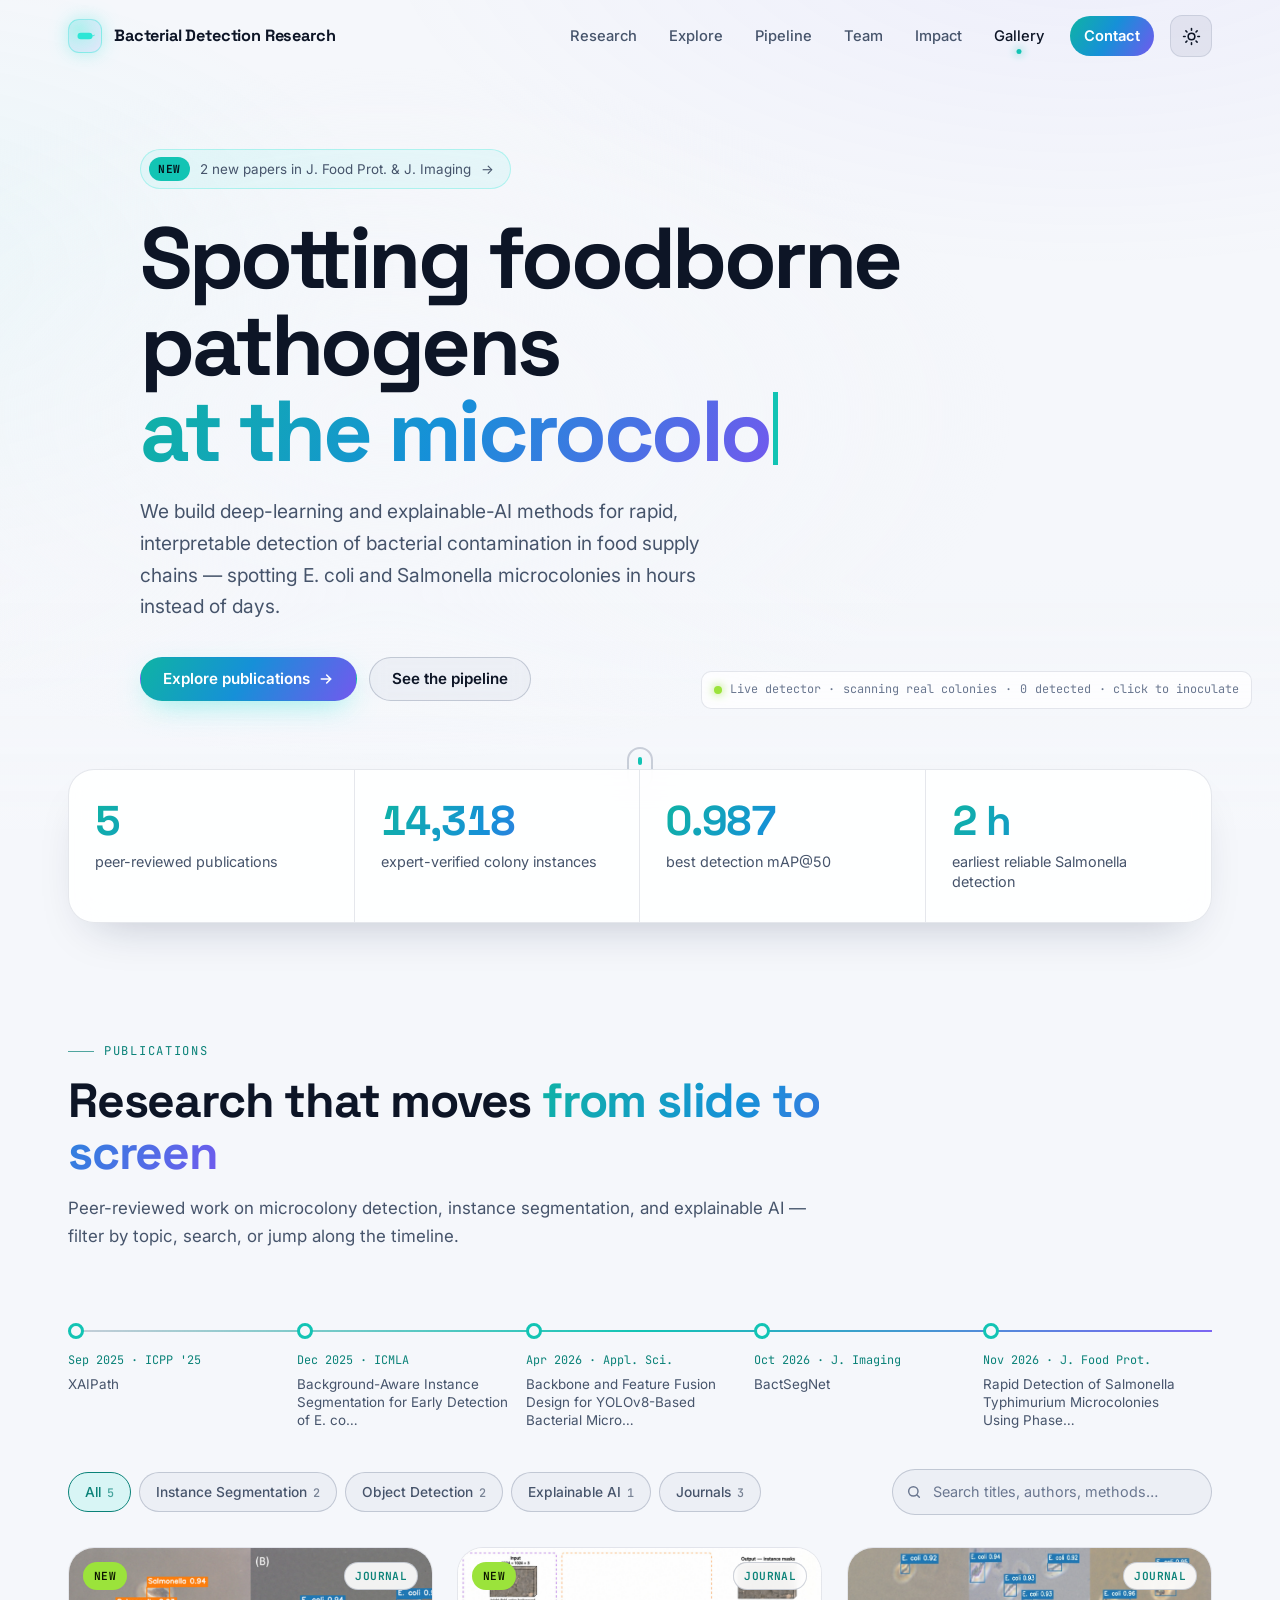
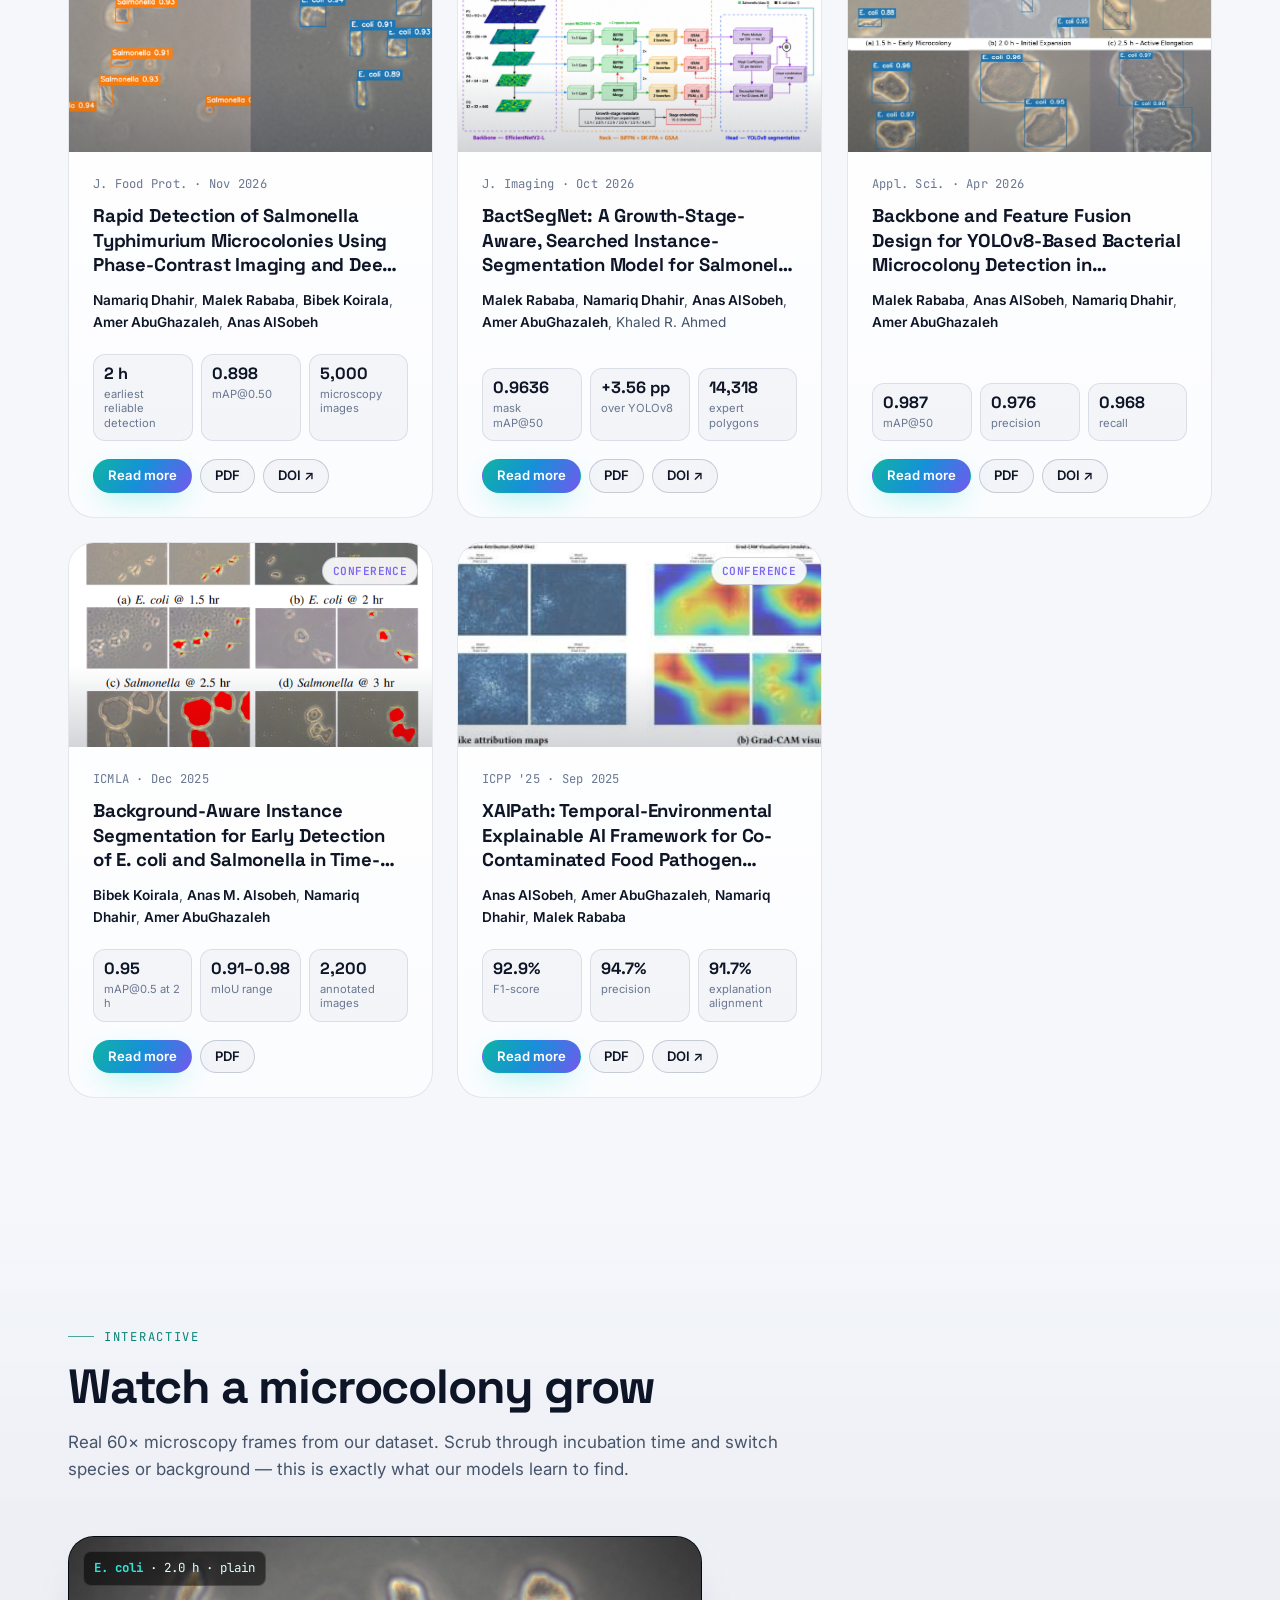
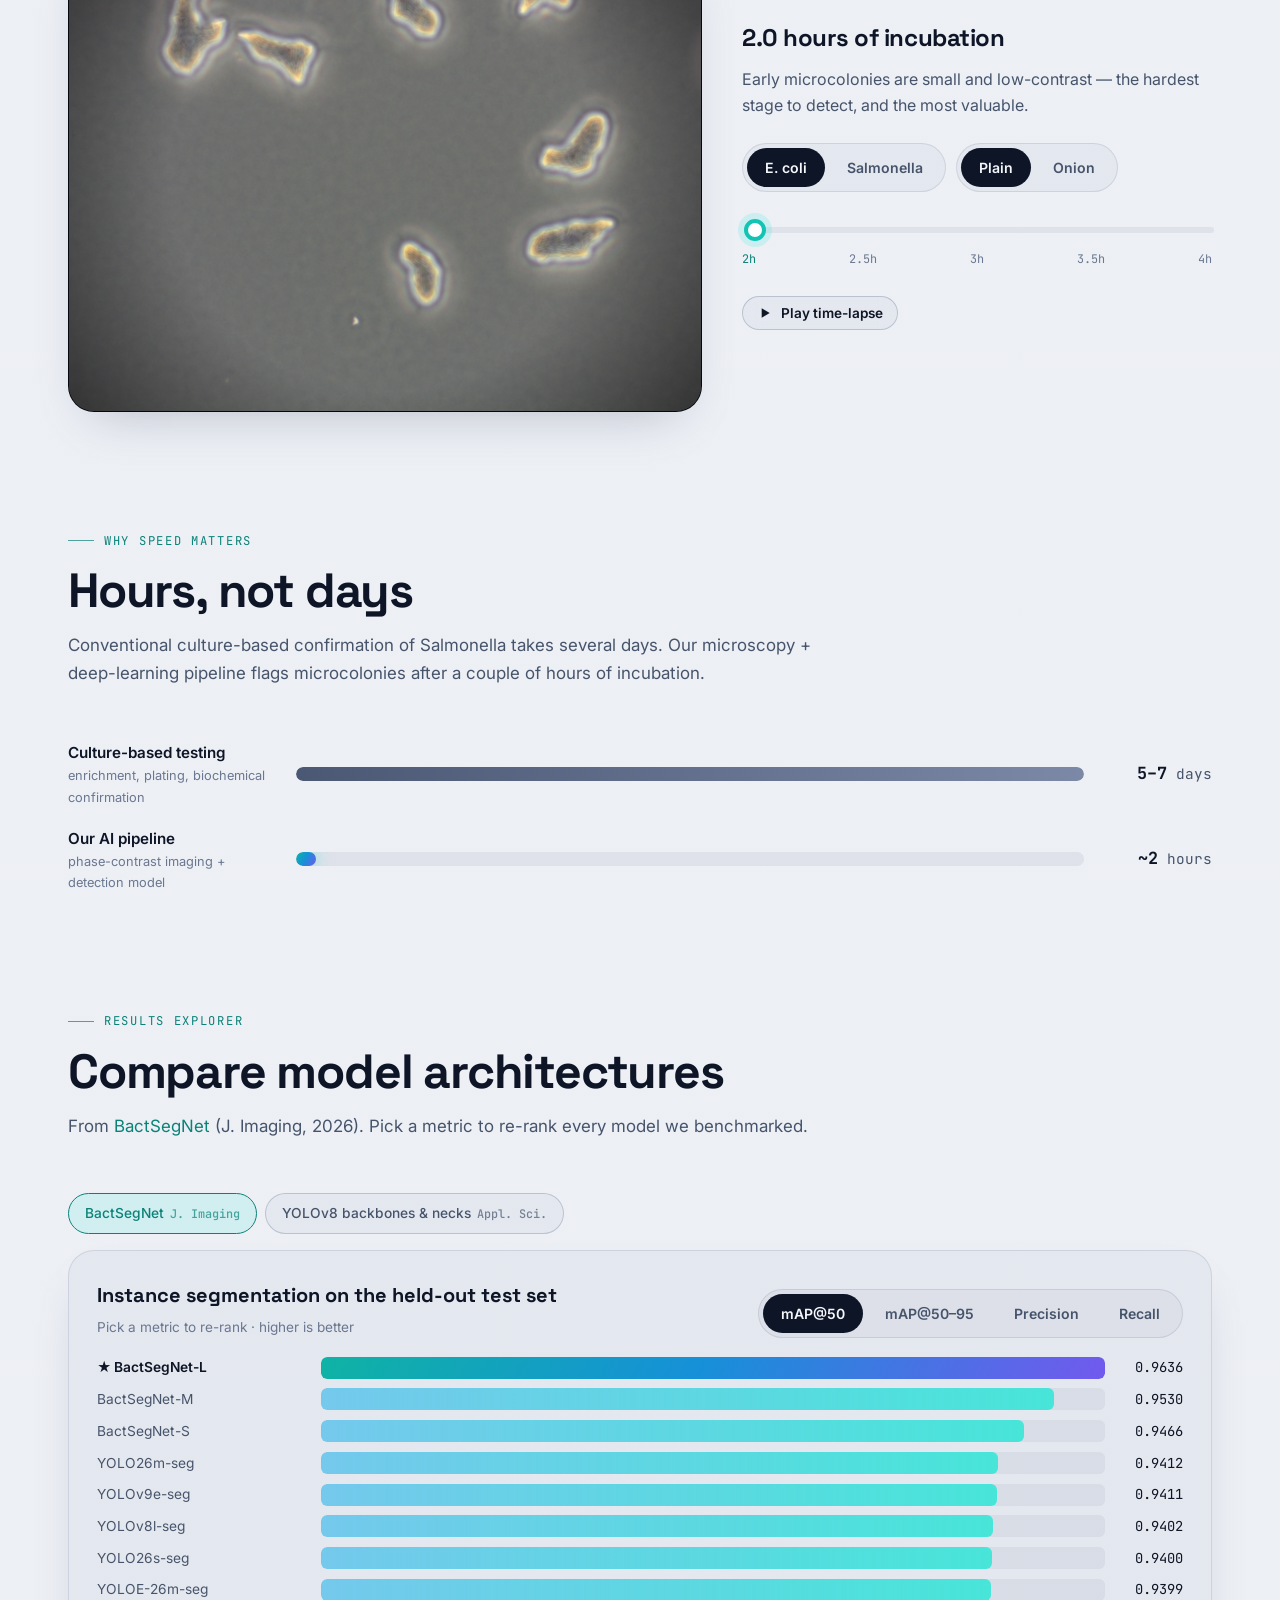
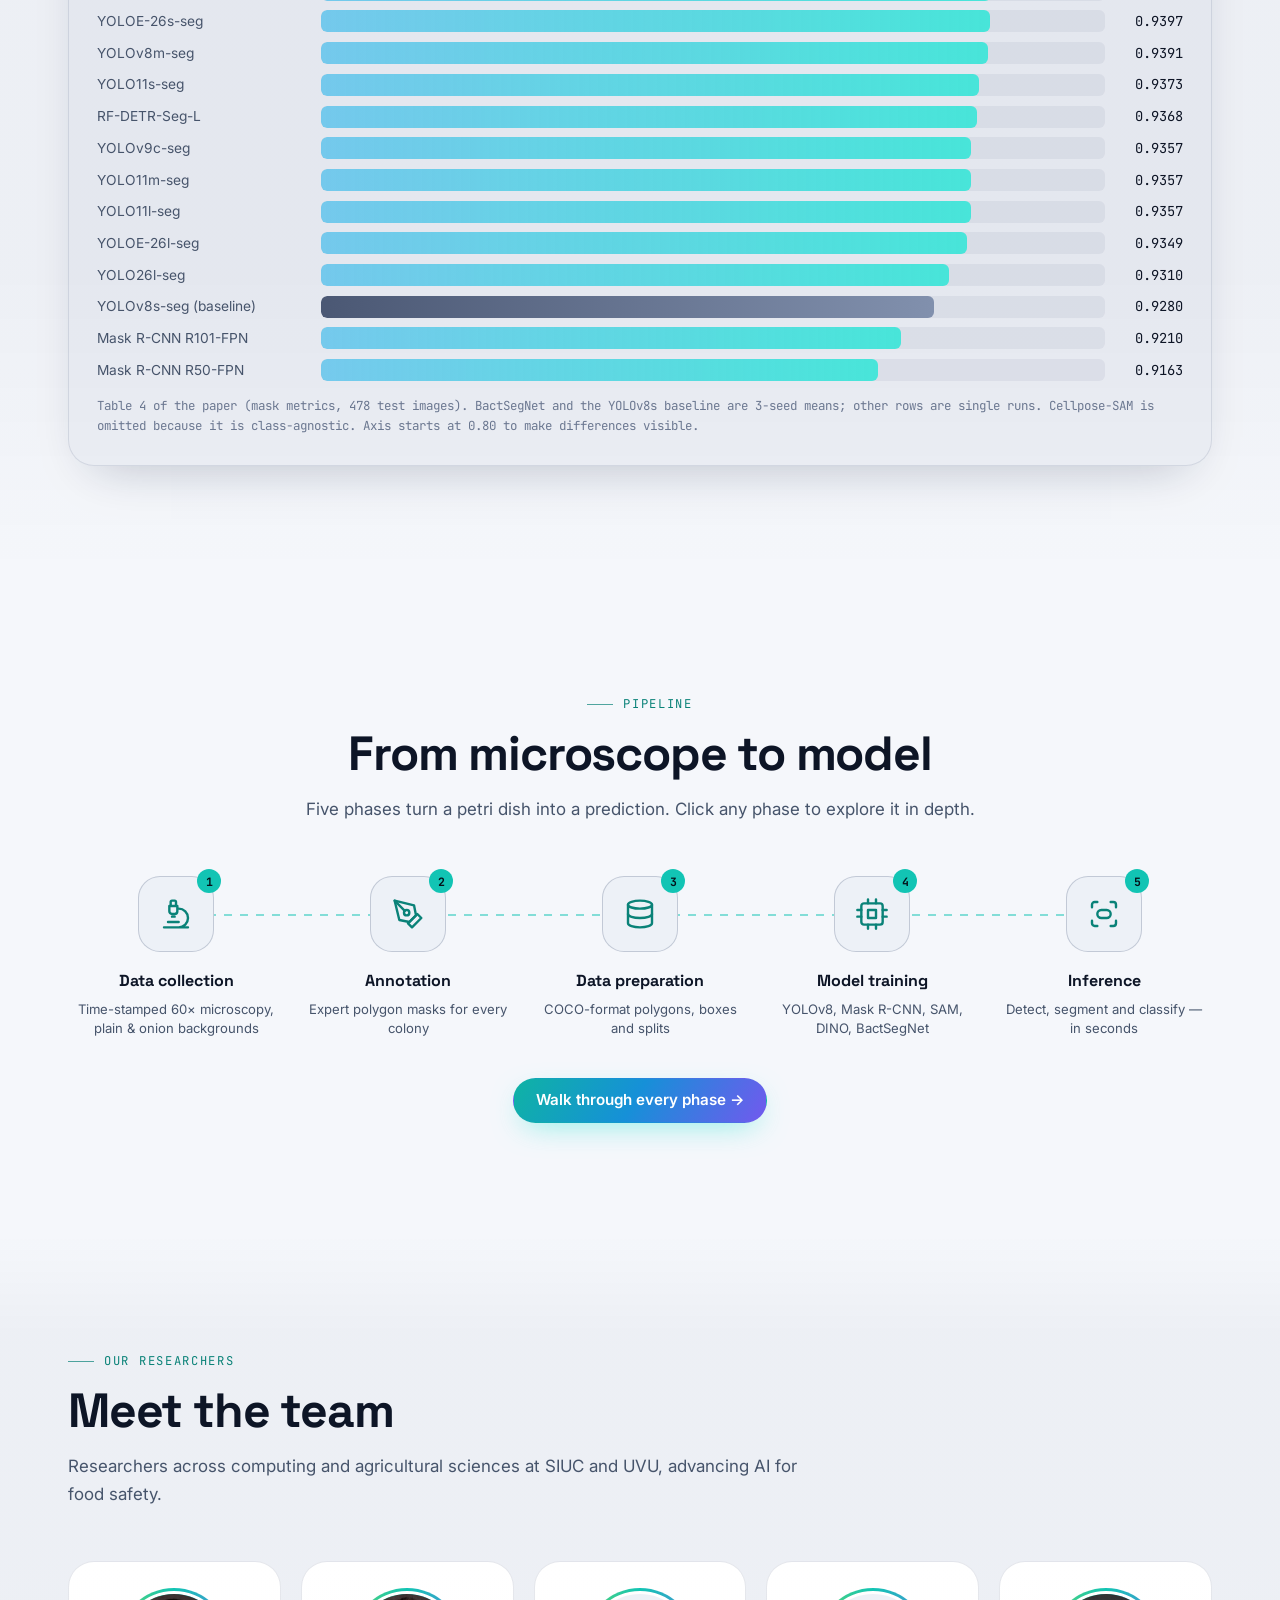
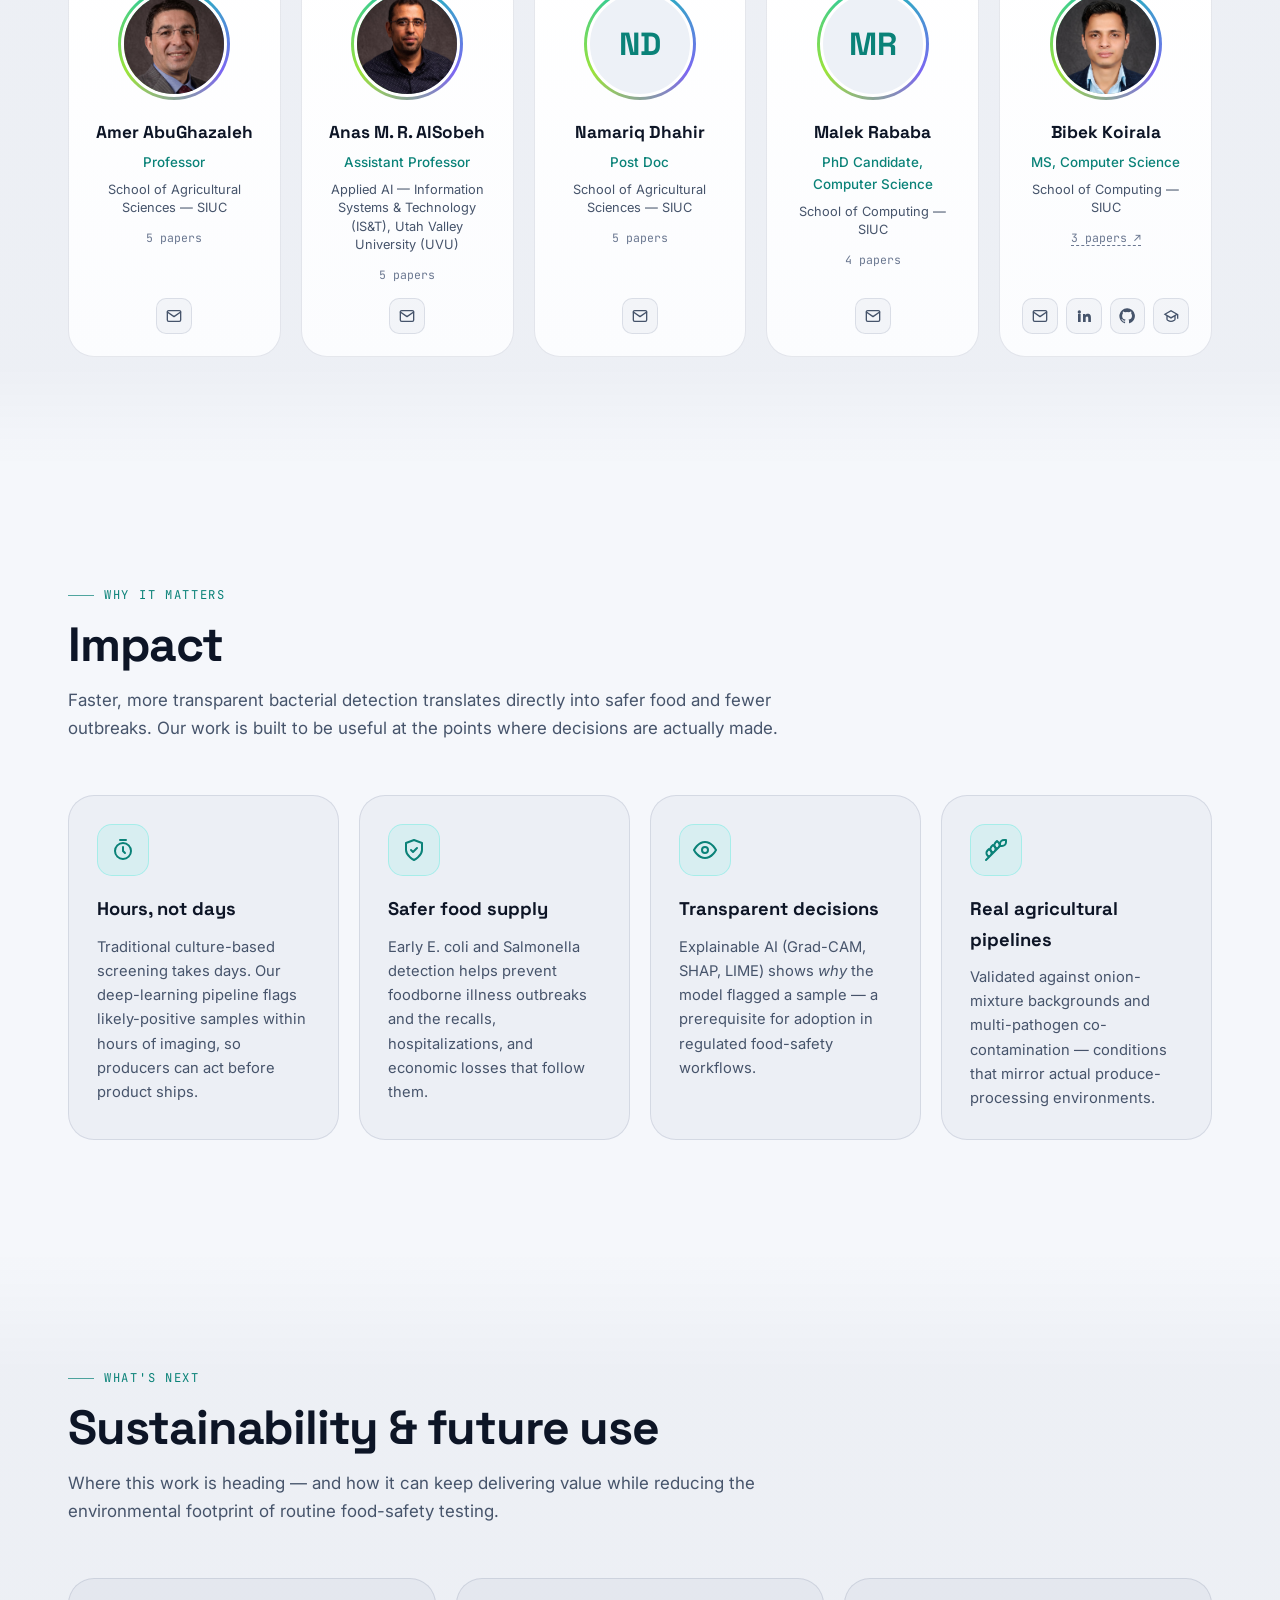
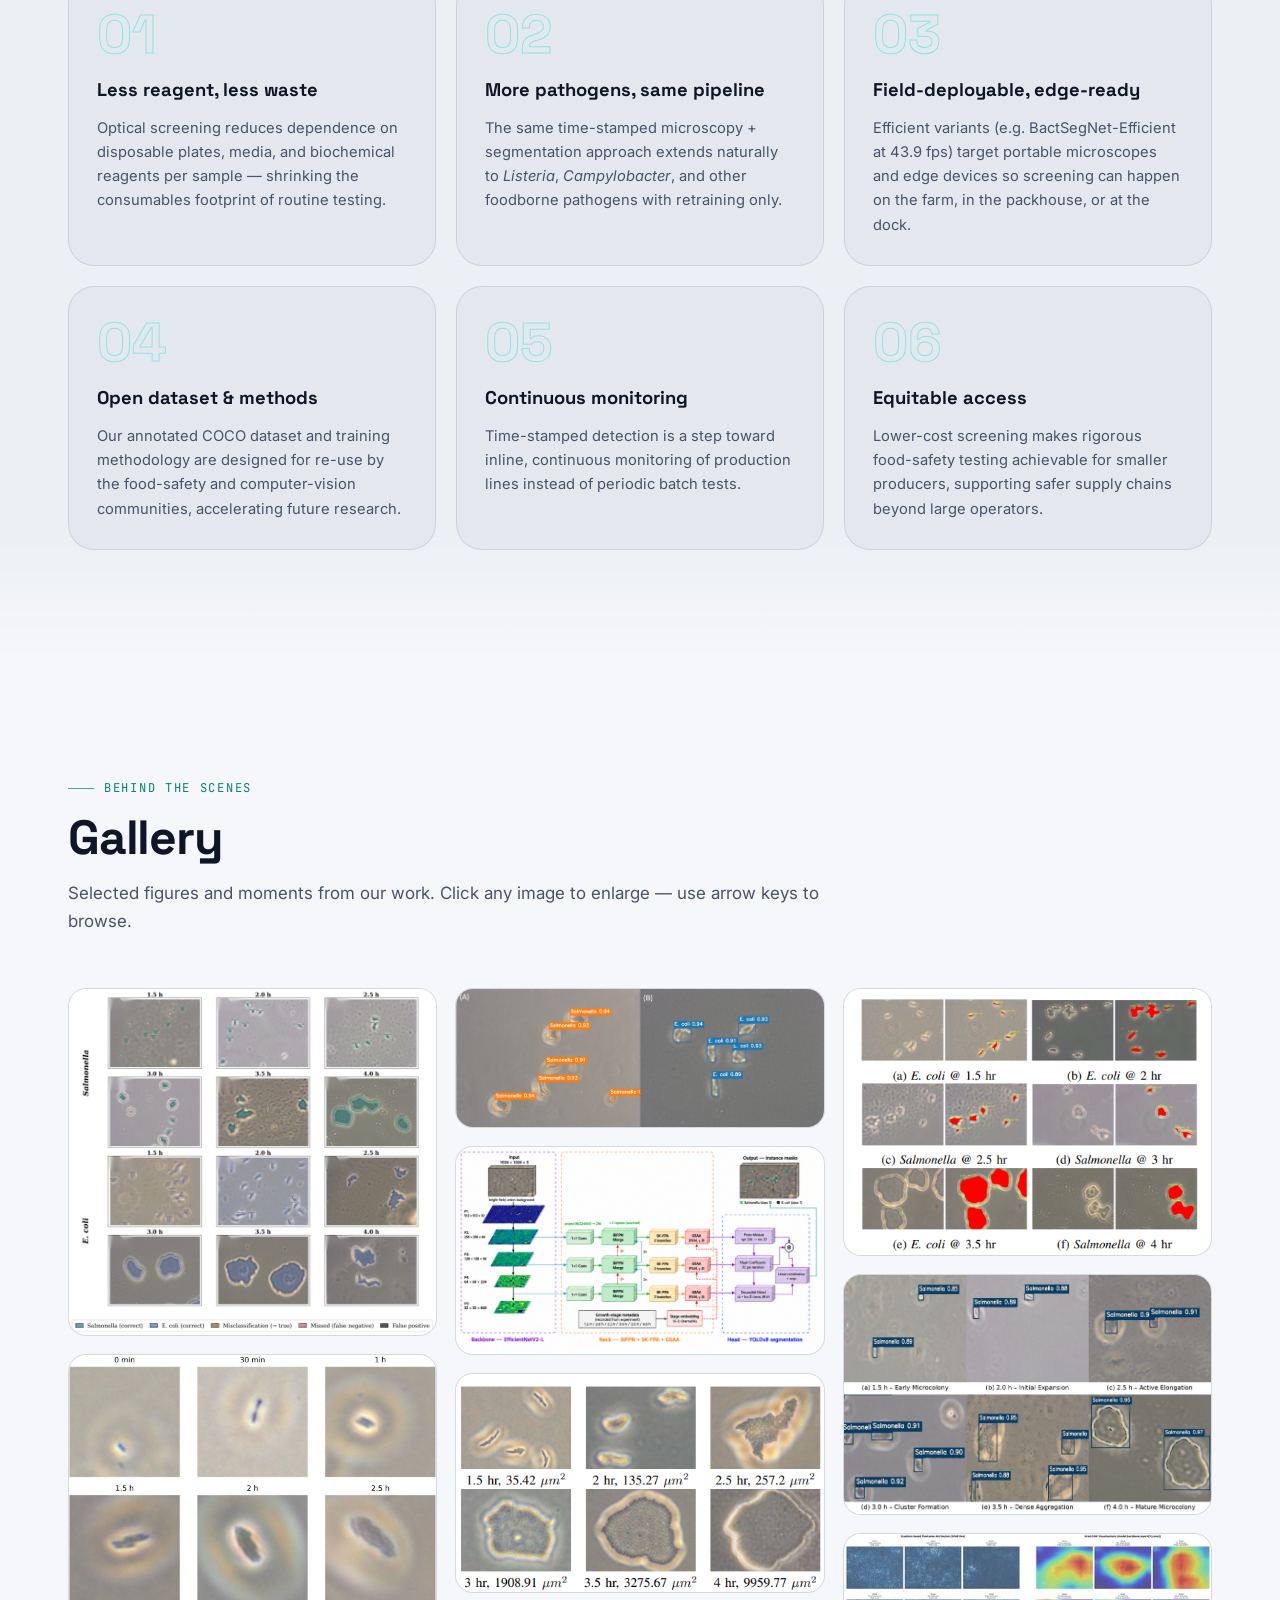
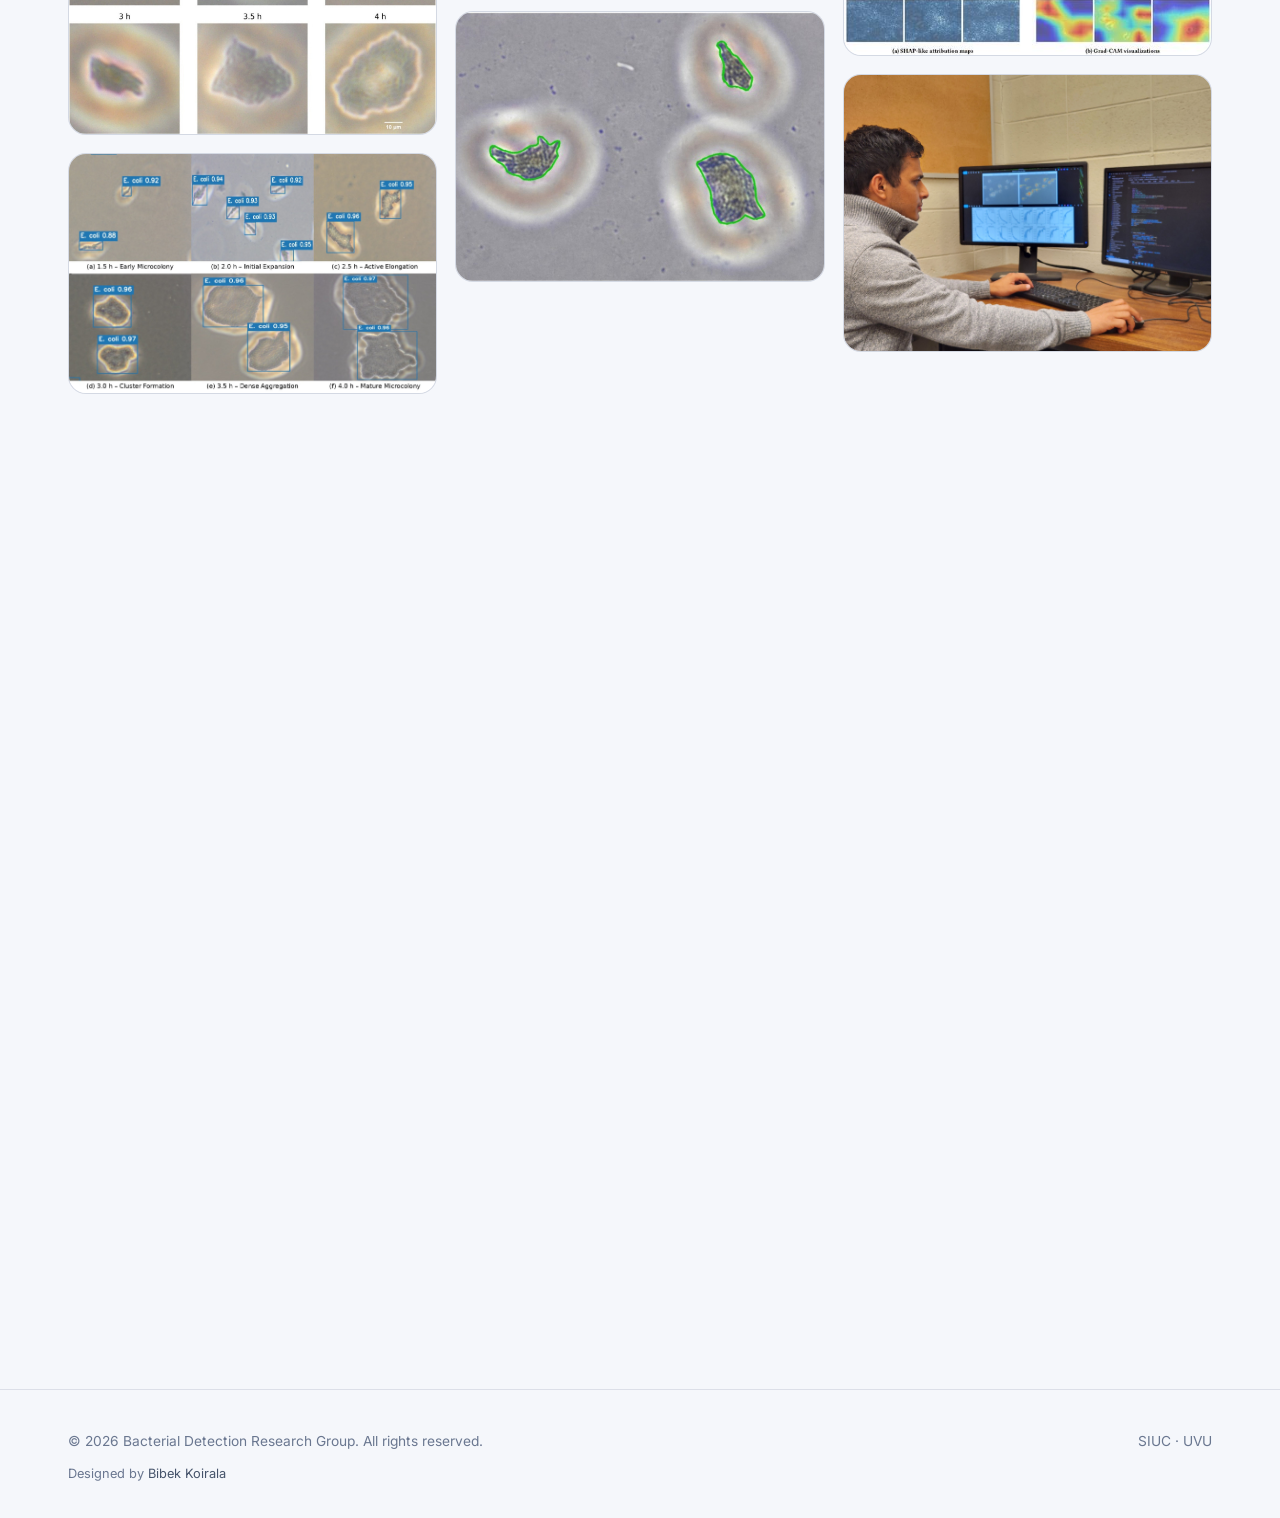
==== commit 74f57bcb: "visualization" ====
--- a/index.html
+++ b/index.html
@@ -61,7 +61,7 @@
         <a href="phases.html" class="btn btn-ghost">See the pipeline</a>
       </div>
     </div>
-    <div class="hero-hint" aria-hidden="true"><span class="dot"></span>Live detector · <span id="heroHudCount">0</span> cells in lens · move / click to inoculate</div>
+    <div class="hero-hint" aria-hidden="true"><span class="dot"></span>Live detector · <span id="heroHudField">scanning real colonies</span> · <span id="heroHudCount">0</span> detected<span class="hint-extra"> · click to inoculate</span></div>
     <a href="#stats" class="scroll-cue" aria-label="Scroll down"></a>
   </section>
 
@@ -335,6 +335,7 @@
   <script src="js/data.js"></script>
   <script src="js/storage.js"></script>
   <script src="js/ui.js"></script>
+  <script src="js/instances.js"></script>
   <script src="js/hero.js"></script>
   <script src="js/main.js"></script>
 </body>
--- a/css/style.css
+++ b/css/style.css
@@ -359,6 +359,7 @@
 }
 @keyframes scrollcue { 0% { opacity: 0; transform: translateY(0); } 30% { opacity: 1; } 100% { opacity: 0; transform: translateY(14px); } }
 @media (max-width: 700px) { .hero-hint { display: none; } }
+@media (max-width: 1100px) { .hero-hint .hint-extra { display: none; } }
 
 /* ===== Stats strip ===== */
 .stats { padding: 0; margin-top: -60px; position: relative; z-index: 3; }
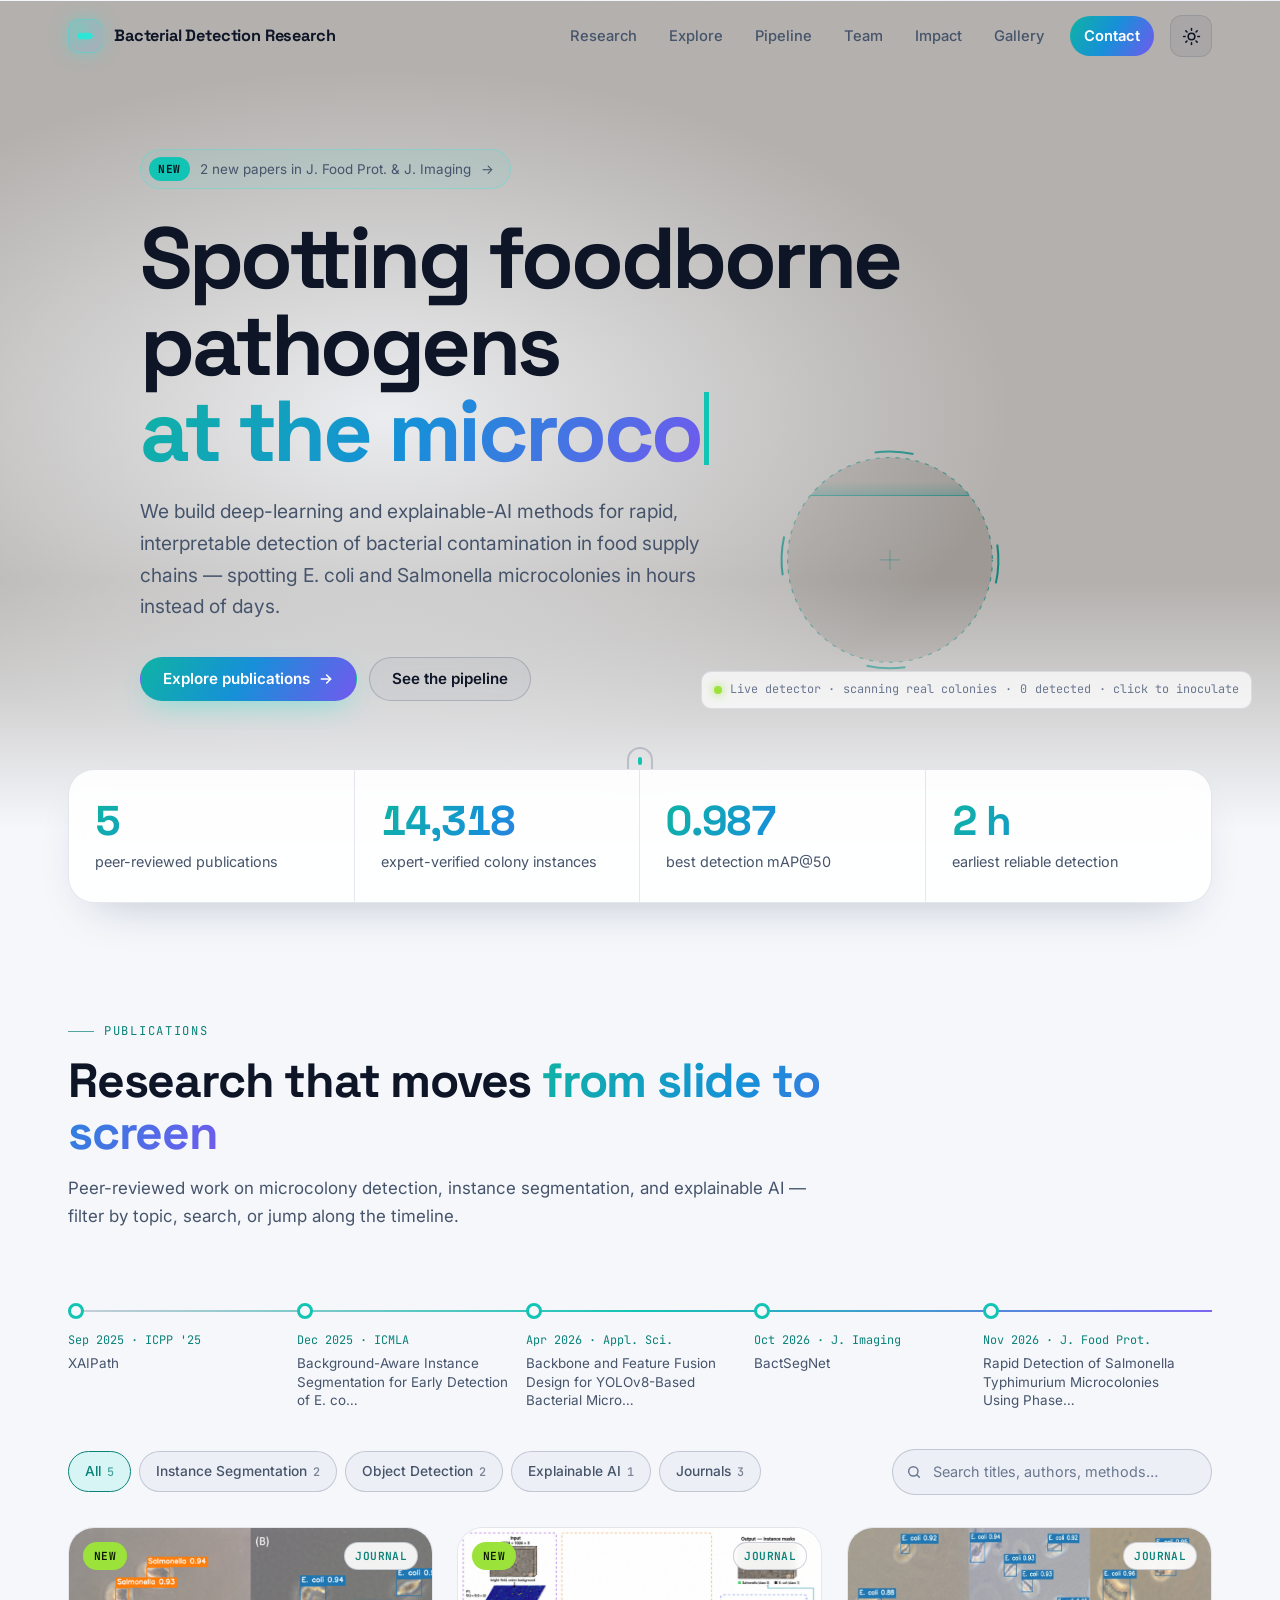
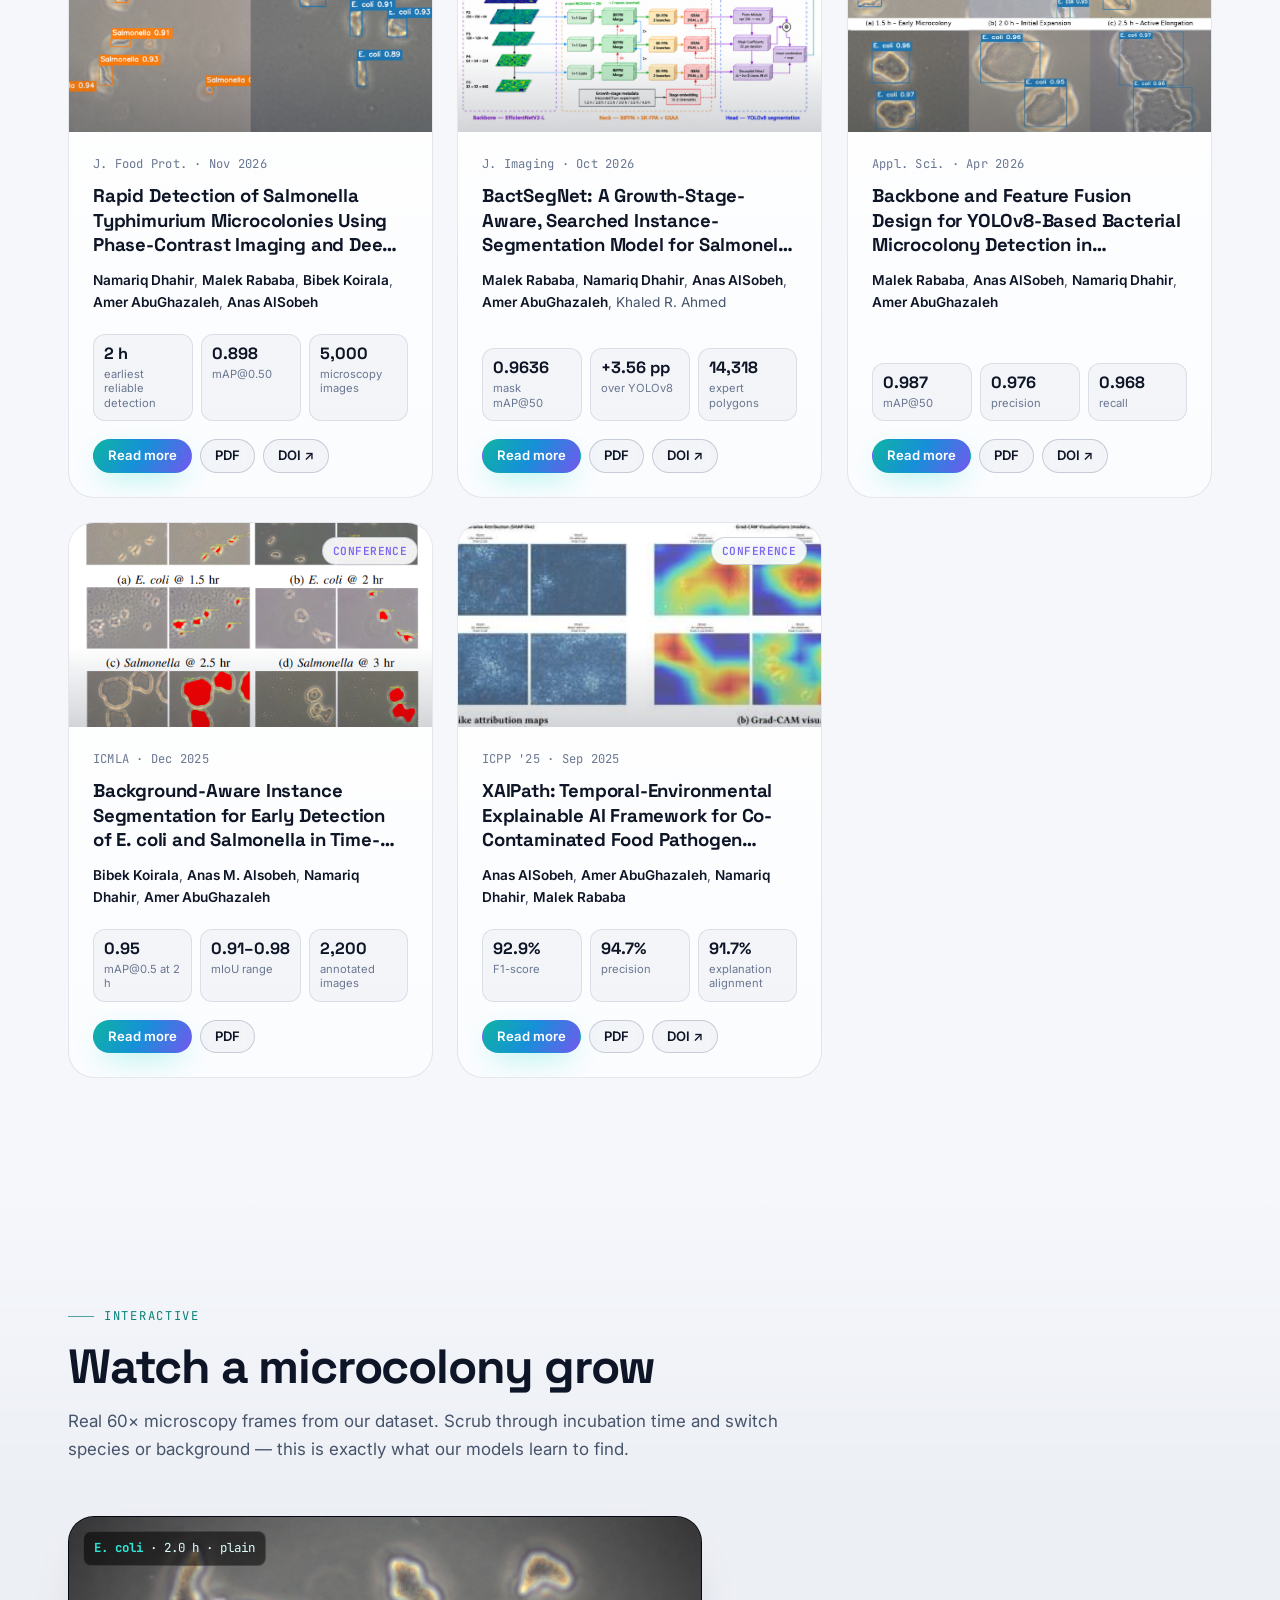
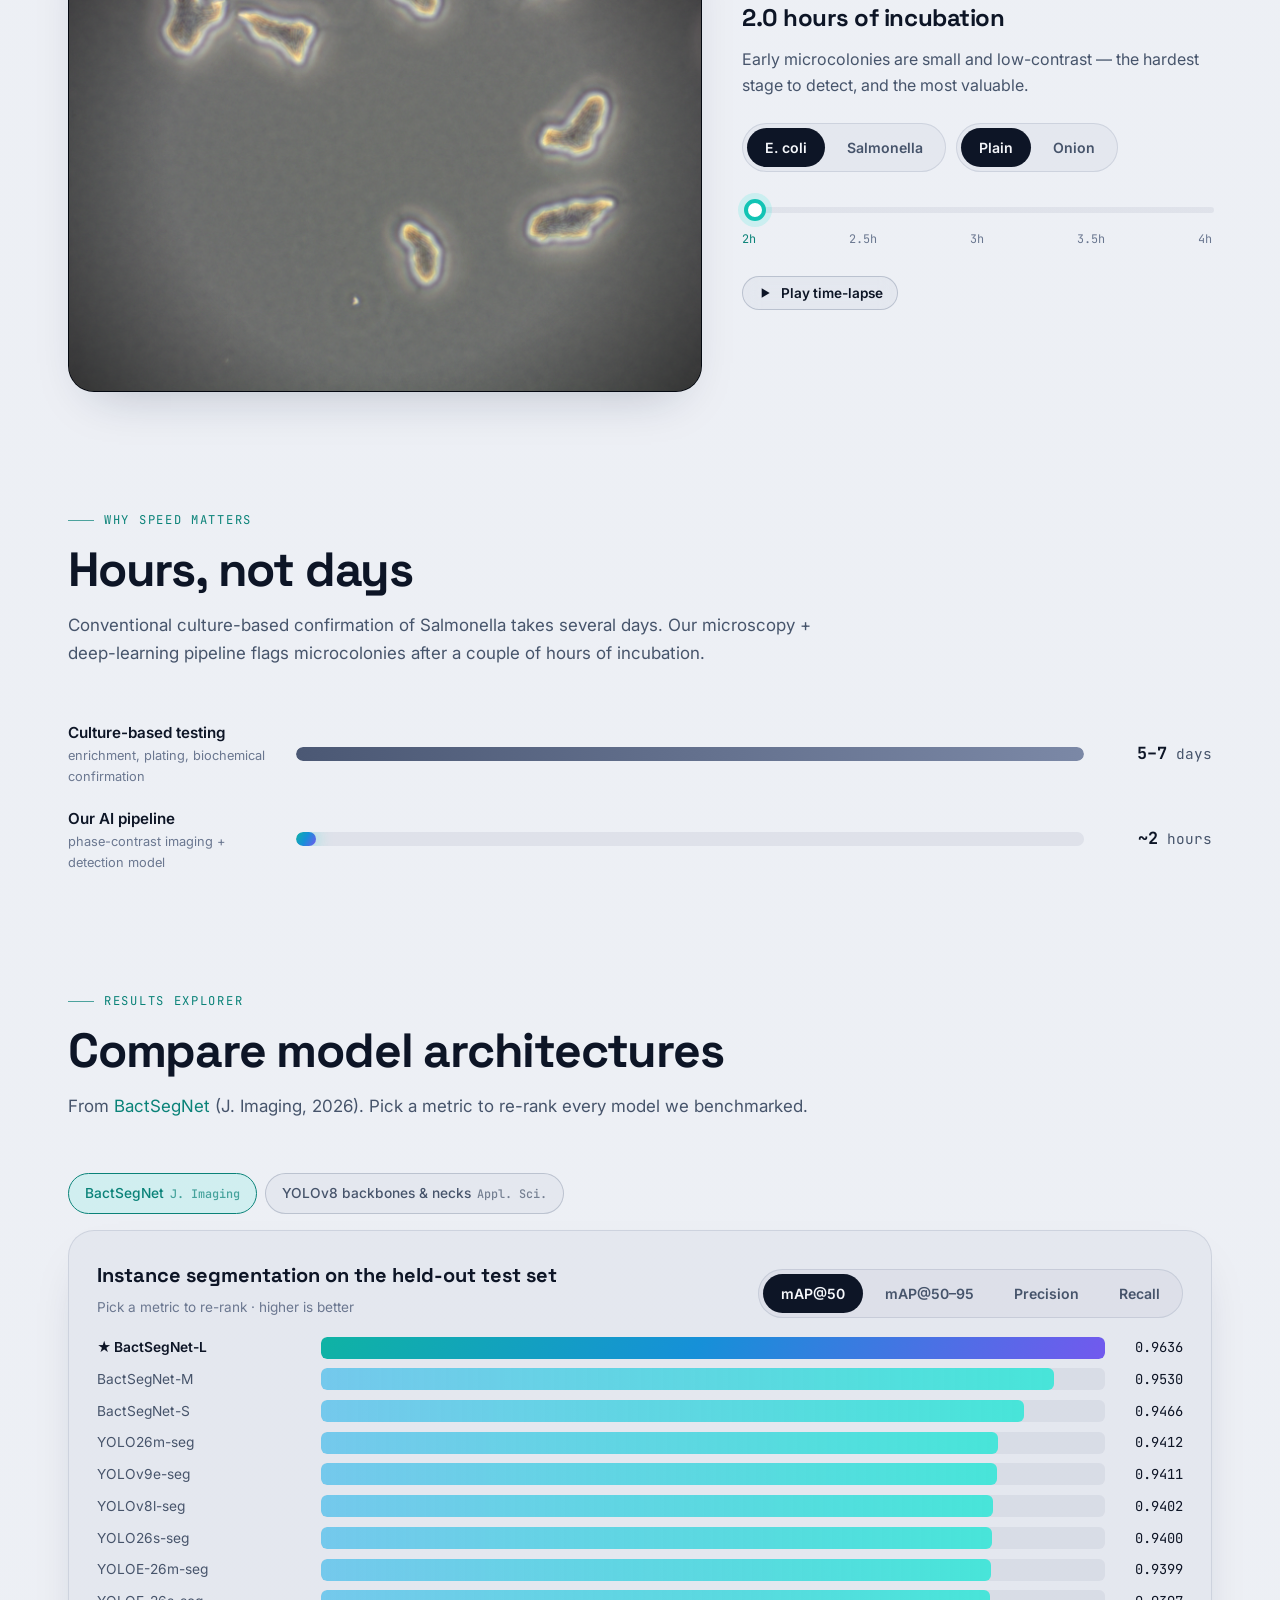
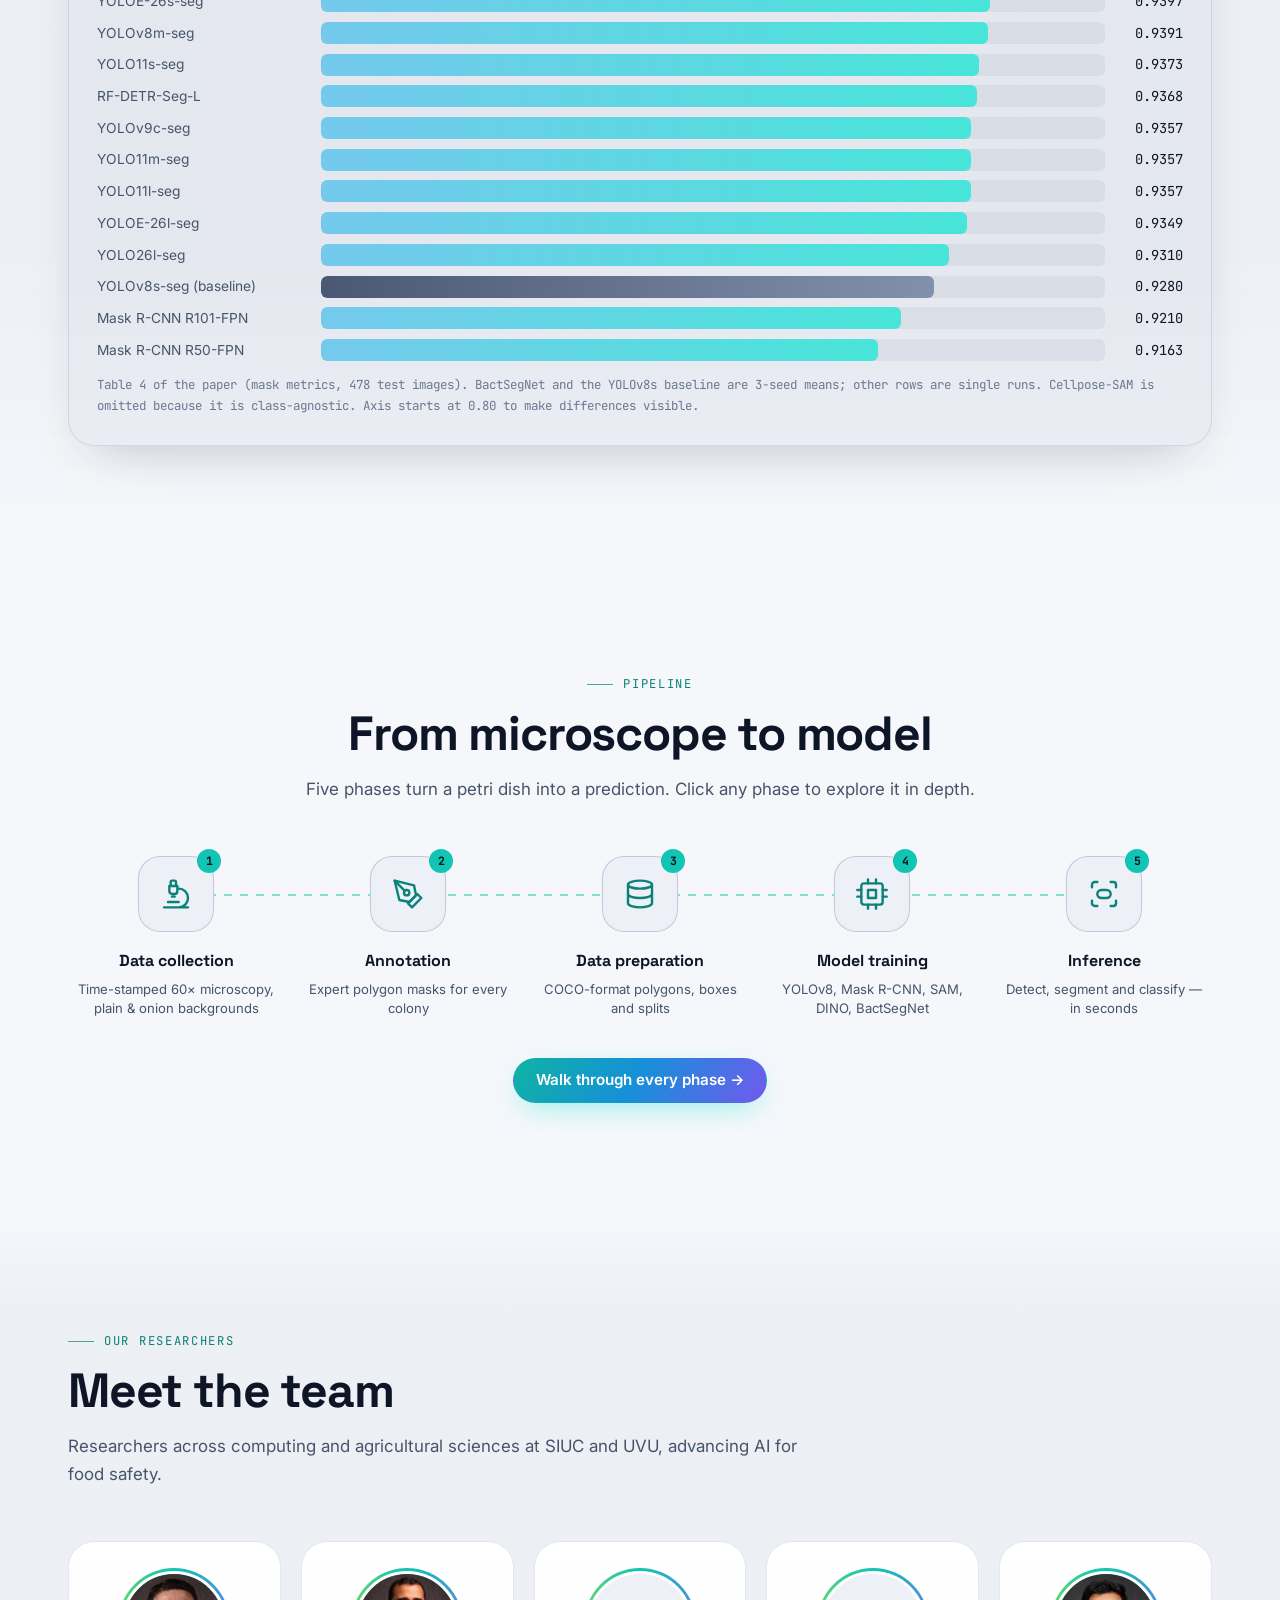
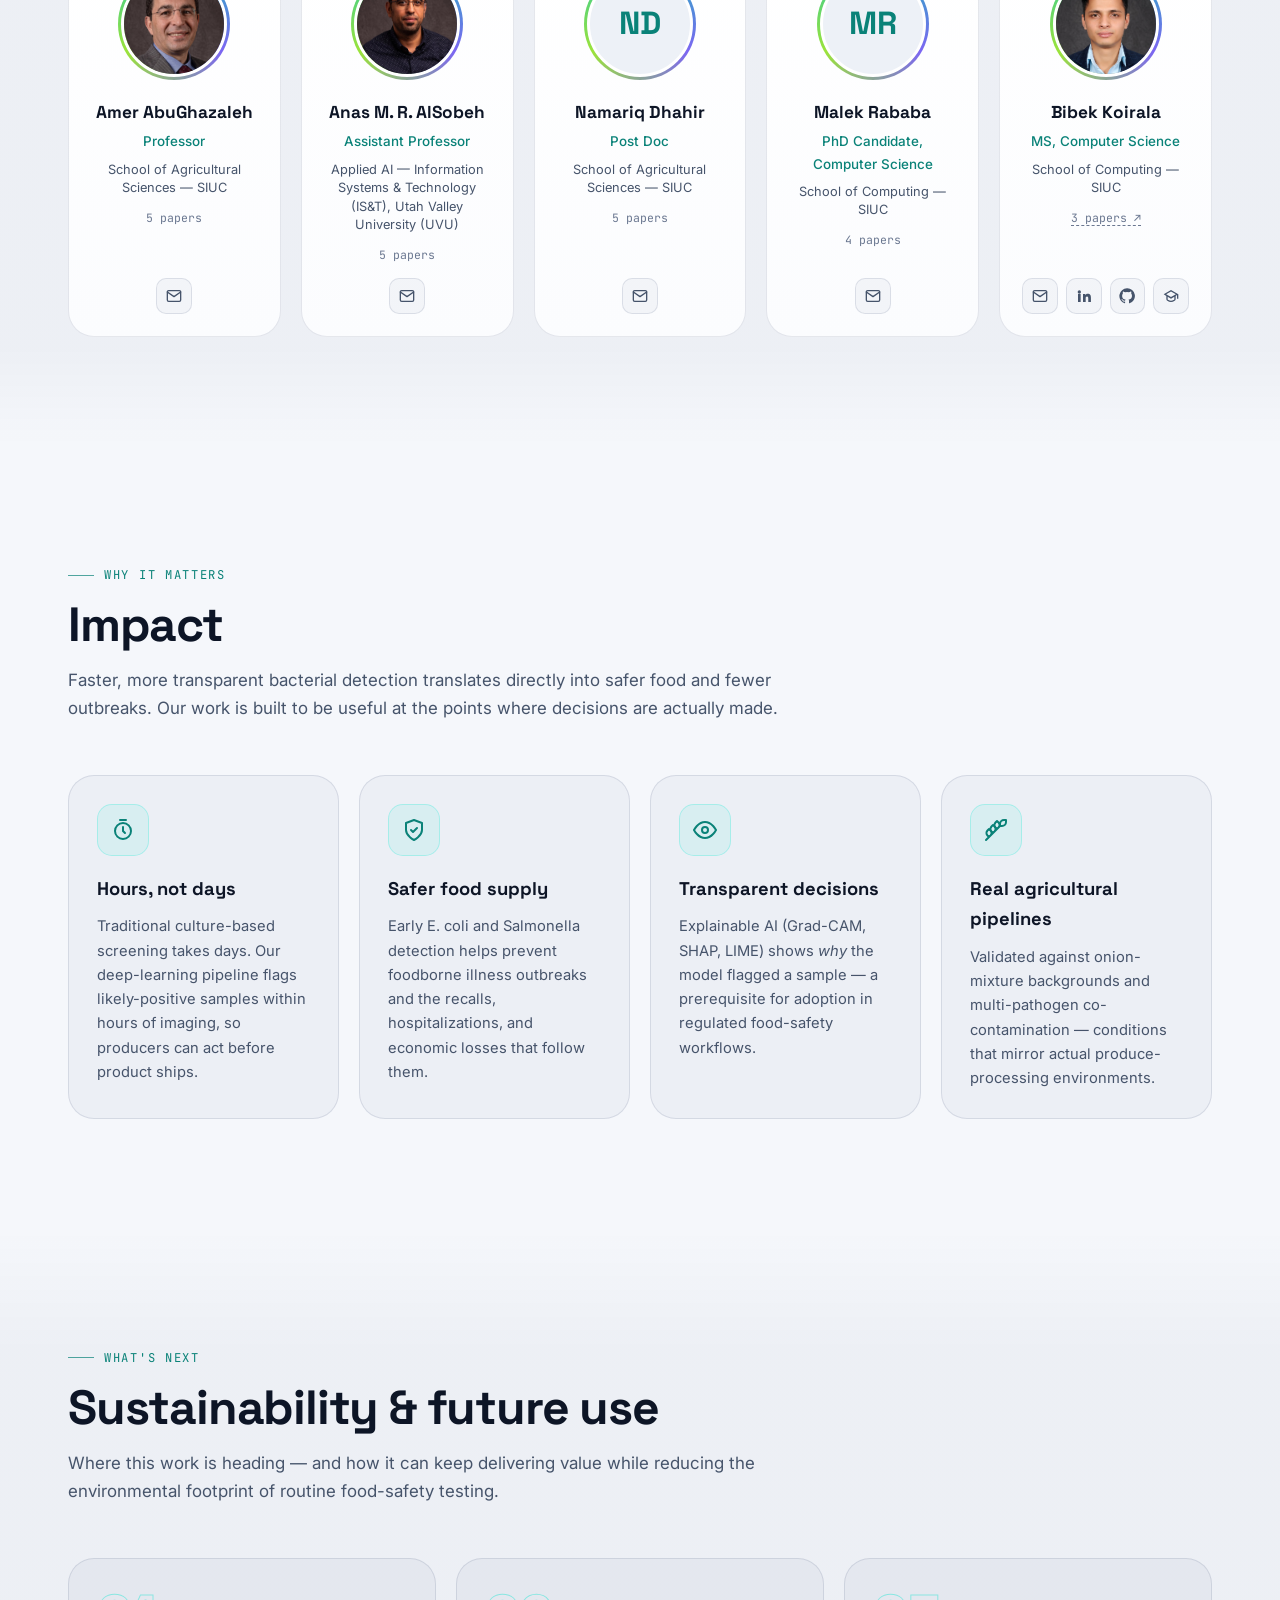
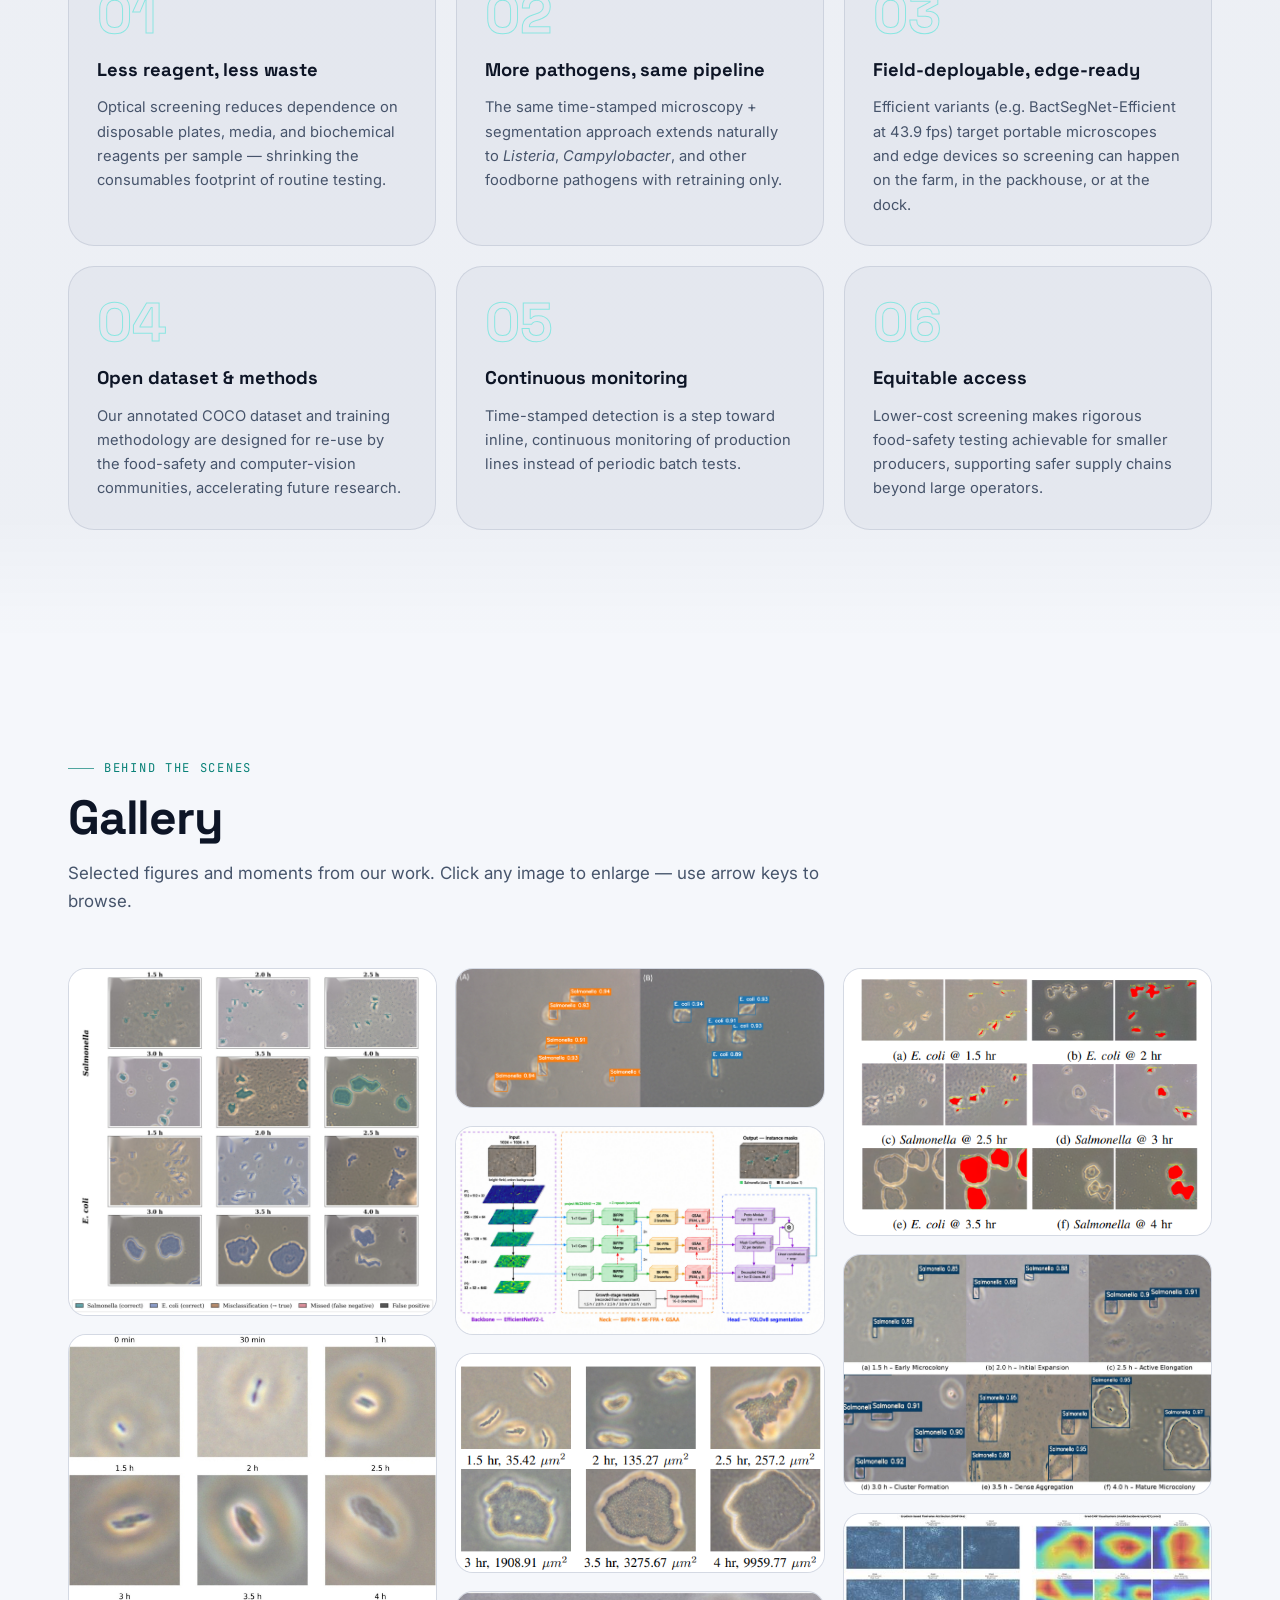
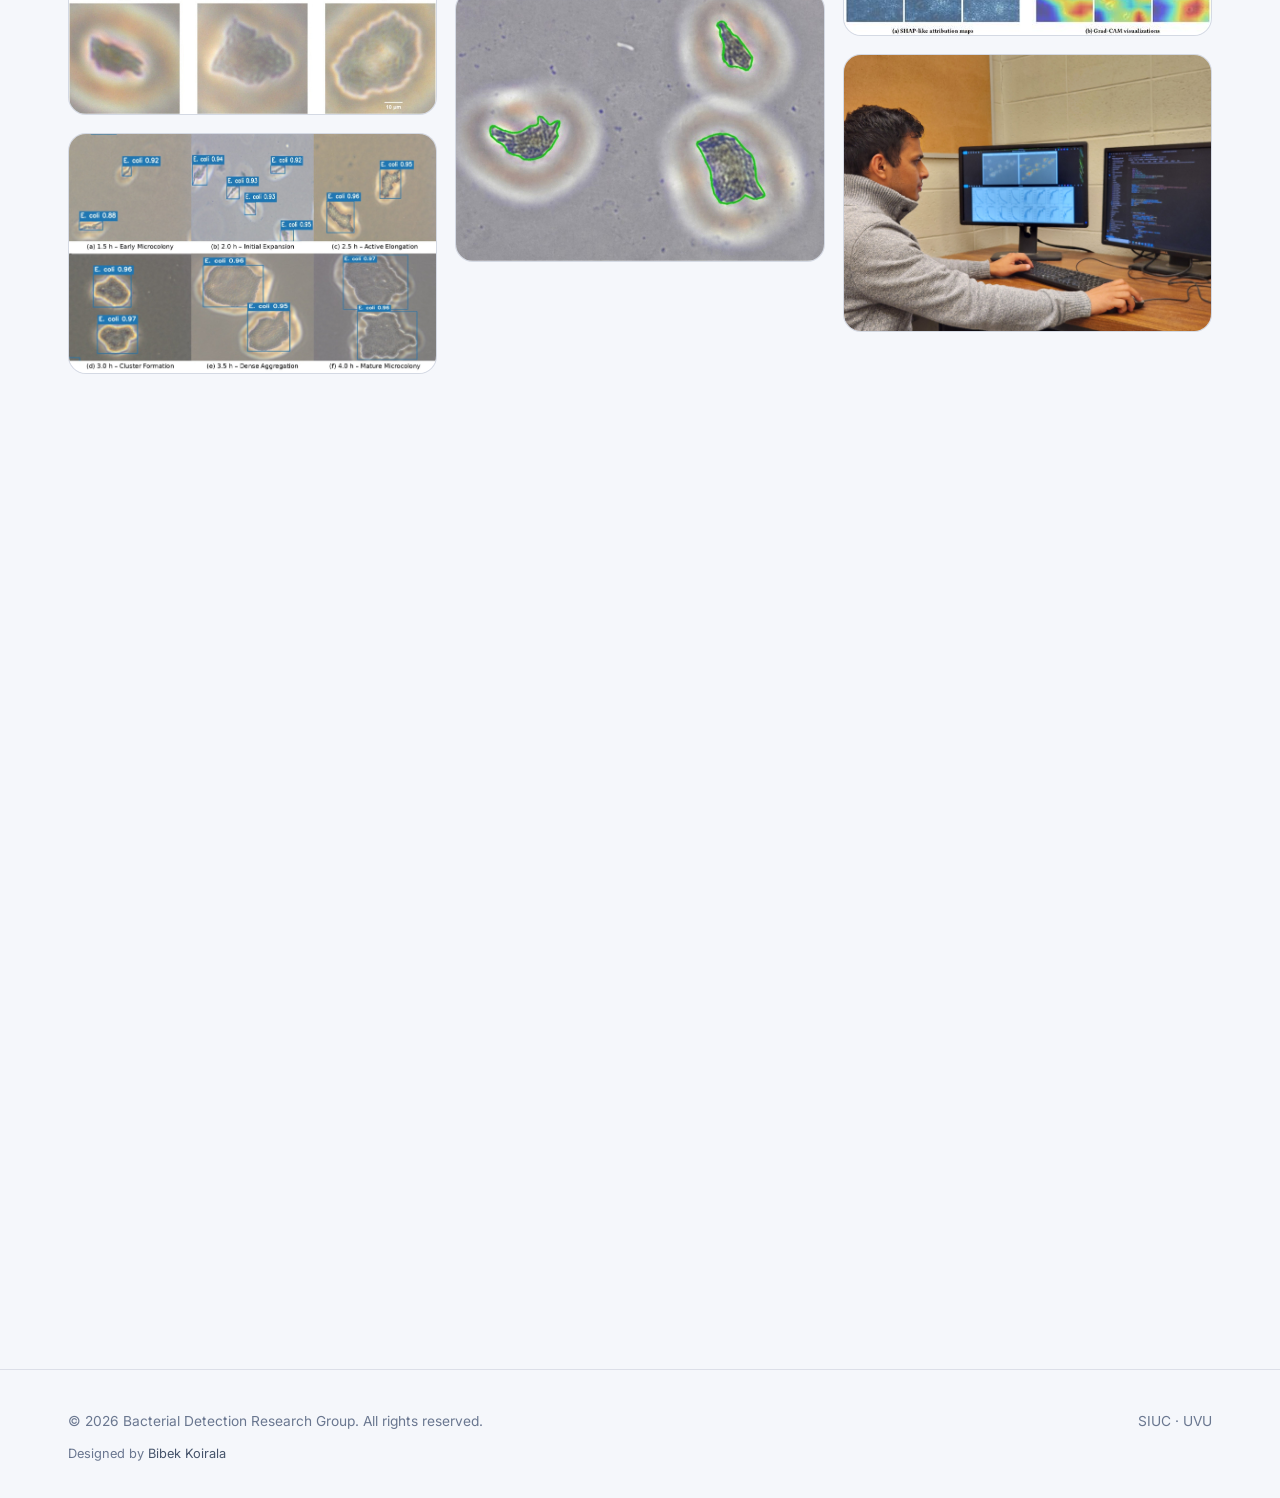
==== commit 649b81b4: "Update index.html" ====
--- a/index.html
+++ b/index.html
@@ -83,7 +83,7 @@
         </div>
         <div class="stat">
           <div class="stat-value" data-count="2" data-suffix=" h">0</div>
-          <div class="stat-label">earliest reliable Salmonella detection</div>
+          <div class="stat-label">earliest reliable detection</div>
         </div>
       </div>
     </div>
